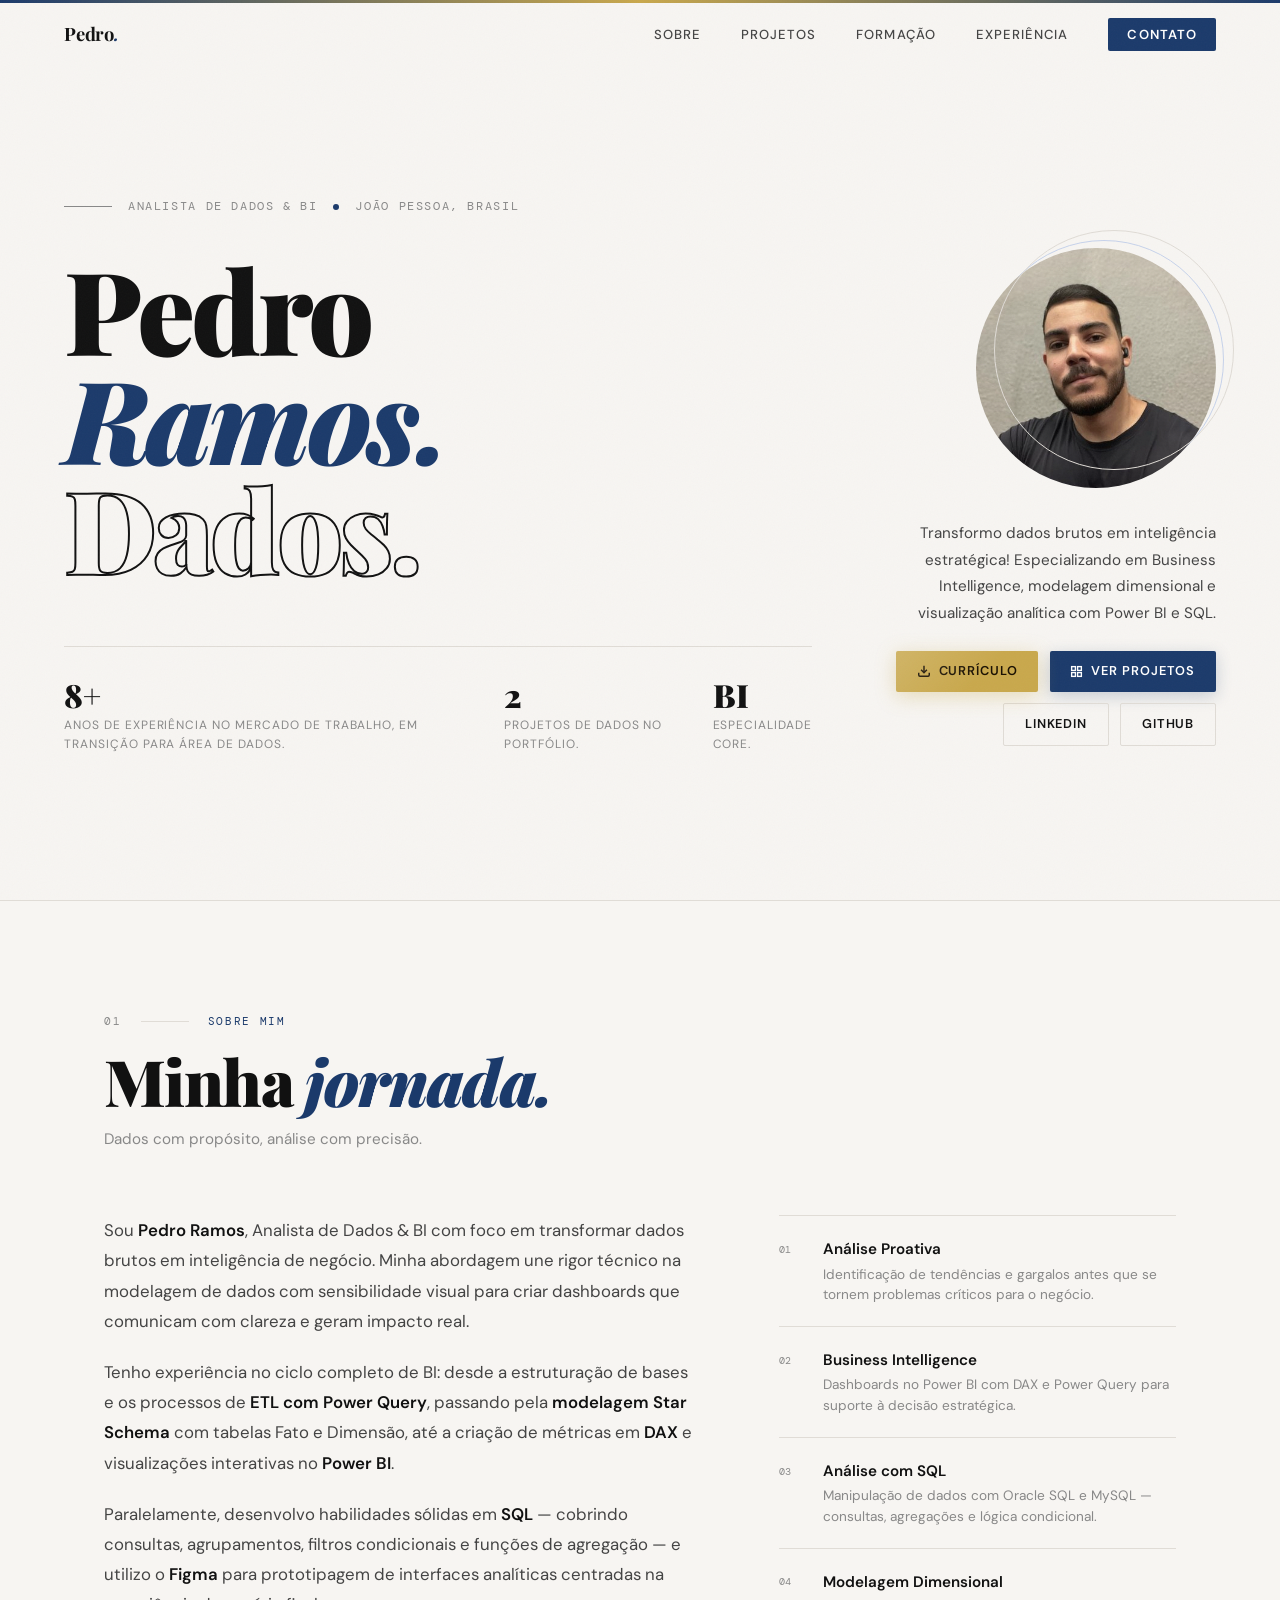
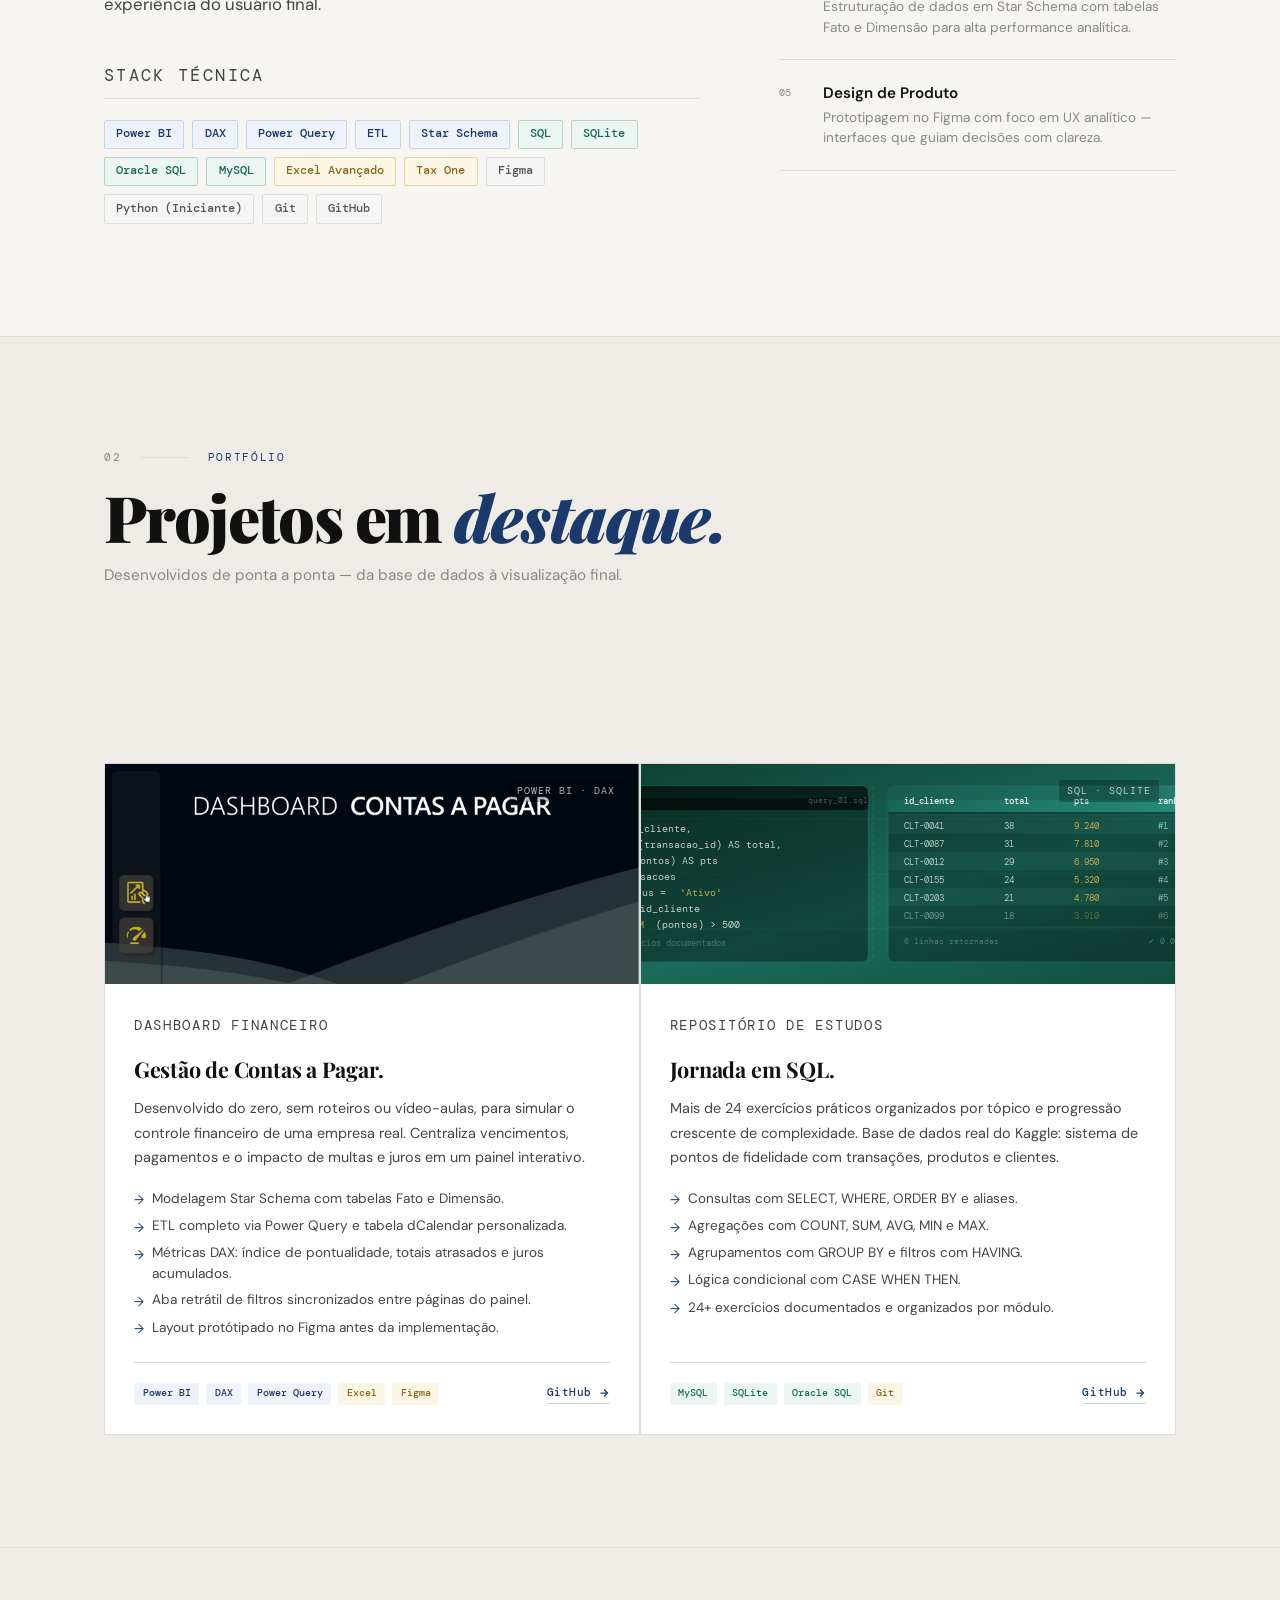
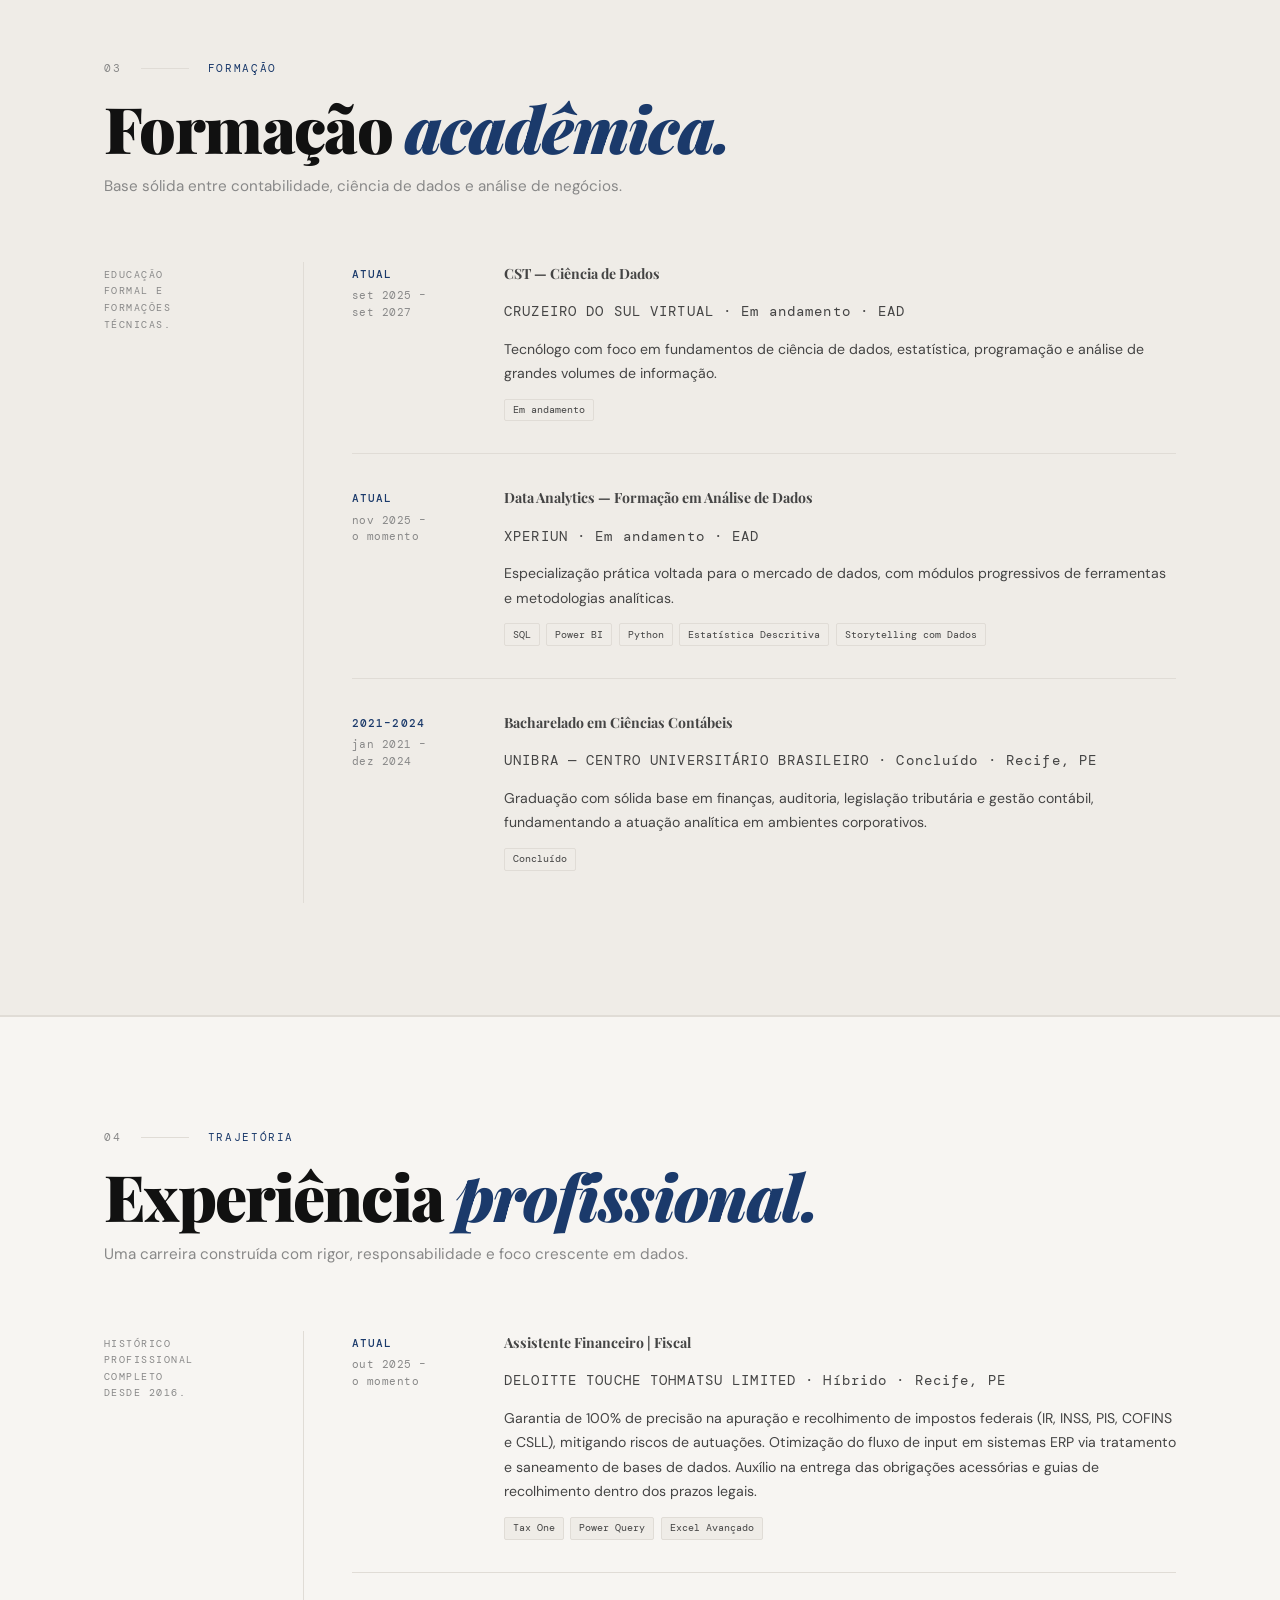
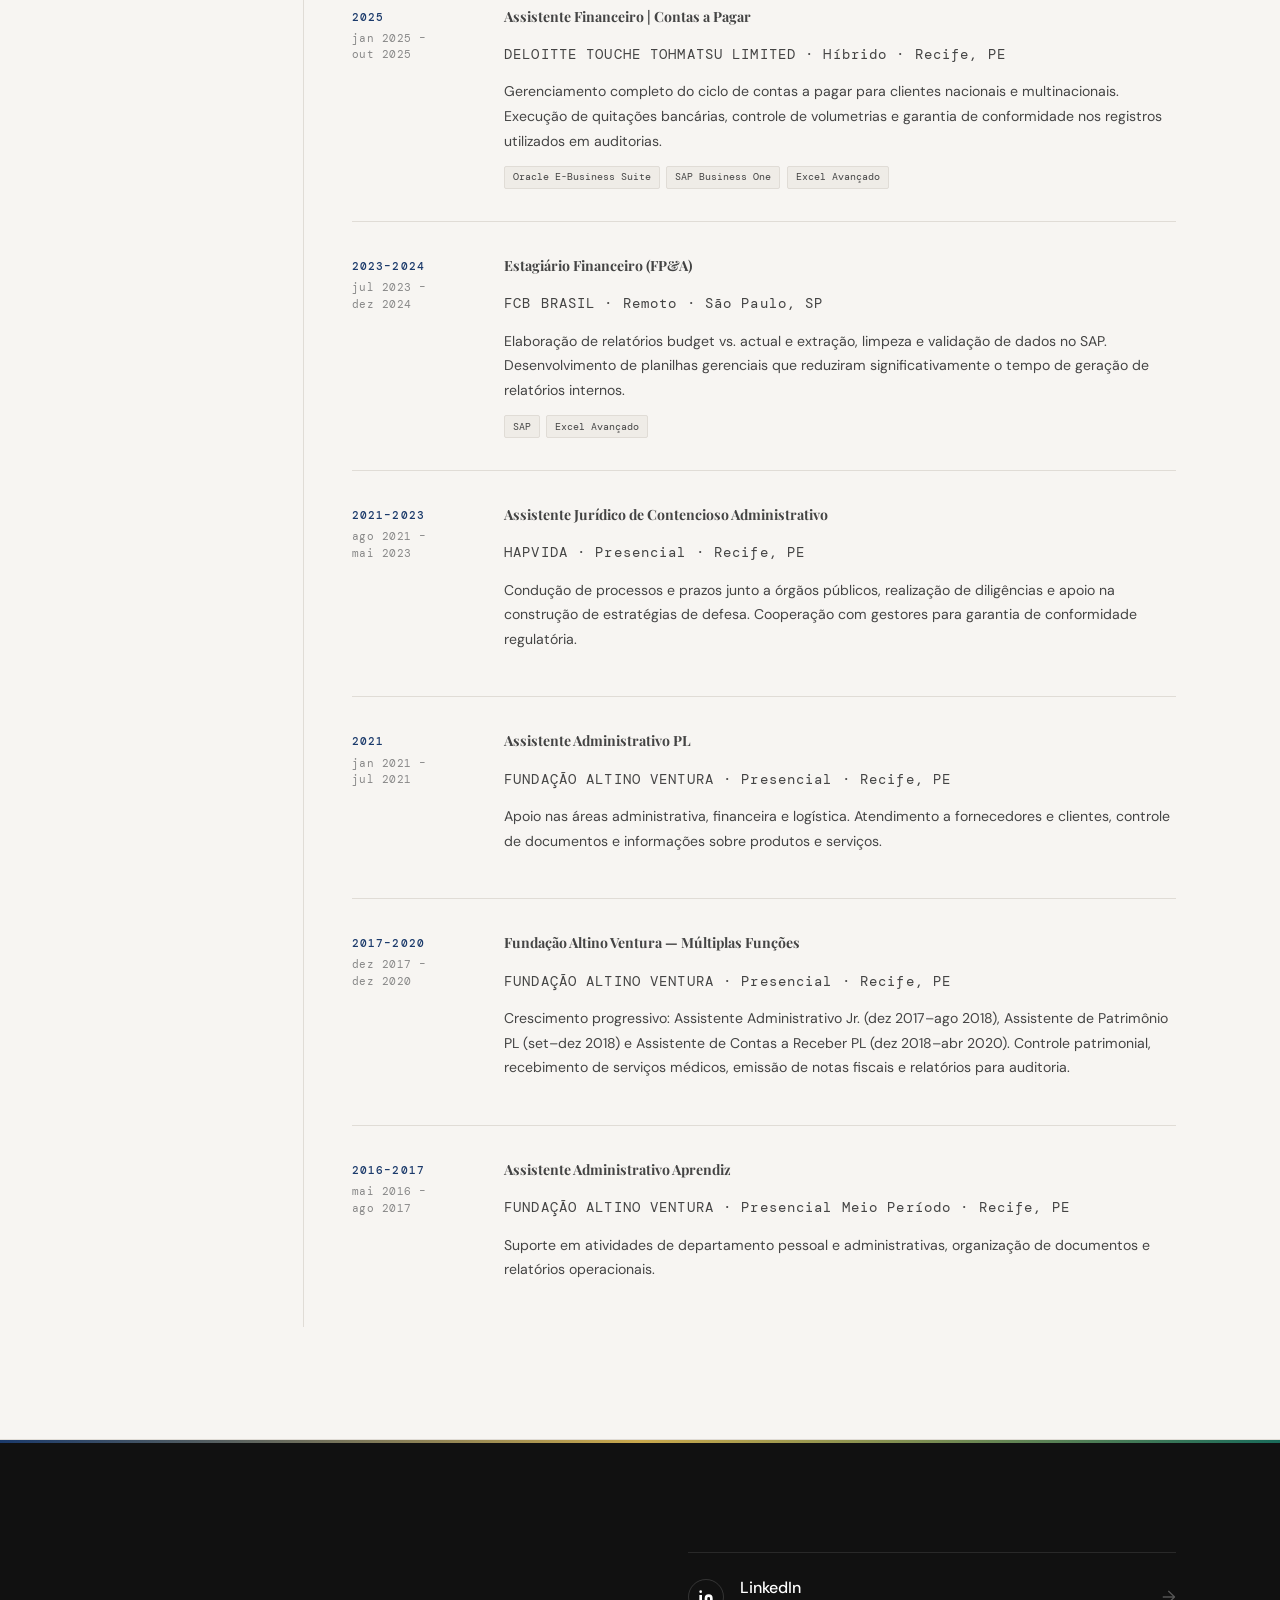
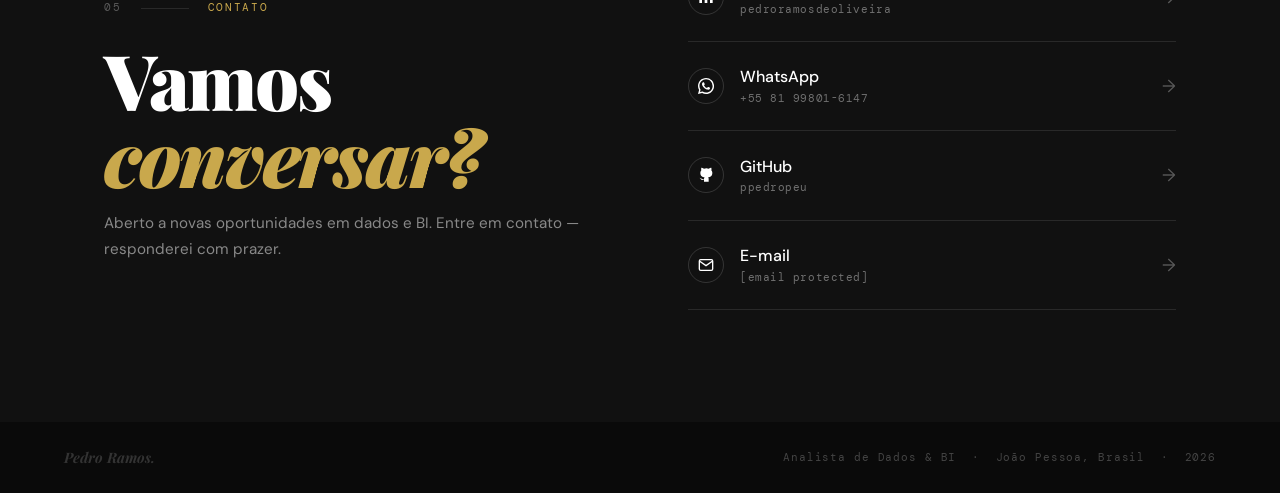
==== index.html @ 1f65c263 "Rename index.html.html to index.html" ====
<!DOCTYPE html>
<html lang="pt-BR">
<head>
  <meta charset="UTF-8" />
  <meta name="viewport" content="width=device-width, initial-scale=1.0" />
  <title>Pedro Ramos · Analista de Dados & BI</title>
  <link rel="preconnect" href="https://fonts.googleapis.com" />
  <link rel="preconnect" href="https://fonts.gstatic.com" crossorigin />
  <link href="https://fonts.googleapis.com/css2?family=Playfair+Display:ital,wght@0,700;0,900;1,700&family=DM+Sans:wght@300;400;500;600&family=DM+Mono:wght@400;500&display=swap" rel="stylesheet" />
  <style>
    /* ── RESET ─────────────────────────────────── */
    *, *::before, *::after { box-sizing: border-box; margin: 0; padding: 0; }
    html { scroll-behavior: smooth; font-size: 16px; }

    /* ── TOKENS ─────────────────────────────────── */
    :root {
      --bg:          #F7F5F2;
      --bg-warm:     #EFECE7;
      --bg-card:     #FFFFFF;
      --ink:         #111111;
      --ink-2:       #444444;
      --ink-3:       #888888;
      --border:      #E0DCD6;
      --accent:      #1B3A6B;
      --accent-lt:   #EEF2FA;
      --accent-mid:  #C7D3EB;
      --gold:        #C9A84C;
      --gold-lt:     #FBF5E6;
      --rust:        #B84C2A;
      --rust-lt:     #FBF0EC;
      --teal:        #1A6B5A;
      --teal-lt:     #EBF5F2;

      --f-display: 'Playfair Display', Georgia, serif;
      --f-body:    'DM Sans', system-ui, sans-serif;
      --f-mono:    'DM Mono', 'Courier New', monospace;

      --nav-h: 68px;
      --max-w: 1200px;
      --pad-x: clamp(1.5rem, 5vw, 5rem);
    }

    /* ── BASE ─────────────────────────────────── */
    body {
      font-family: var(--f-body);
      background: var(--bg);
      color: var(--ink);
      line-height: 1.6;
      overflow-x: hidden;
    }

    /* grain overlay */
    body::after {
      content: '';
      position: fixed;
      inset: 0;
      pointer-events: none;
      z-index: 9999;
      background-image: url("data:image/svg+xml,%3Csvg xmlns='http://www.w3.org/2000/svg' width='300' height='300'%3E%3Cfilter id='n'%3E%3CfeTurbulence type='fractalNoise' baseFrequency='0.75' numOctaves='4' stitchTiles='stitch'/%3E%3C/filter%3E%3Crect width='300' height='300' filter='url(%23n)' opacity='0.03'/%3E%3C/svg%3E");
      opacity: 1;
    }

    /* ── NAV ─────────────────────────────────── */
    nav {
      position: fixed; top: 0; left: 0; right: 0;
      height: var(--nav-h);
      z-index: 100;
      display: flex; align-items: center; justify-content: space-between;
      padding: 0 var(--pad-x);
      transition: background 0.4s, border-bottom 0.4s;
    }
    nav.scrolled {
      background: rgba(247,245,242,0.92);
      backdrop-filter: blur(12px);
      border-bottom: 1px solid var(--border);
    }
    .nav-logo {
      font-family: var(--f-display);
      font-size: 1.15rem;
      font-weight: 700;
      color: var(--ink);
      text-decoration: none;
      letter-spacing: -0.01em;
    }
    .nav-logo em { color: var(--accent); font-style: italic; }
    .nav-links { display: flex; gap: 2.5rem; list-style: none; }
    .nav-links a {
      font-size: 0.82rem;
      font-weight: 500;
      letter-spacing: 0.08em;
      text-transform: uppercase;
      color: var(--ink-2);
      text-decoration: none;
      transition: color 0.2s;
    }
    .nav-links a:hover { color: var(--accent); }
    .nav-cta {
      font-size: 0.82rem !important;
      font-weight: 600 !important;
      letter-spacing: 0.08em !important;
      text-transform: uppercase !important;
      color: #fff !important;
      background: var(--accent);
      padding: 0.5rem 1.2rem;
      border-radius: 2px;
      transition: background 0.2s, transform 0.2s !important;
    }
    .nav-cta:hover { background: #142d55 !important; transform: translateY(-1px); }

    .nav-burger { display: none; flex-direction: column; gap: 5px; cursor: pointer; background: none; border: none; padding: 4px; }
    .nav-burger span { display: block; width: 24px; height: 2px; background: var(--ink); border-radius: 1px; }

    /* ── HERO ─────────────────────────────────── */
    #hero {
      min-height: 100vh;
      padding: calc(var(--nav-h) + 4rem) var(--pad-x) 5rem;
      display: flex;
      align-items: center;
      position: relative;
      overflow: hidden;
      background: var(--bg);
    }

    /* decorative rule lines */
    #hero::before {
      content: '';
      position: absolute;
      top: 0; left: 0; right: 0;
      height: 3px;
      background: linear-gradient(90deg, var(--accent) 0%, var(--gold) 50%, var(--accent) 100%);
    }

    .hero-container {
      position: relative;
      z-index: 1;
      width: 100%;
      max-width: var(--max-w);
      margin: 0 auto;
    }

    /* big decorative number */
    .hero-eyebrow {
      display: flex;
      align-items: center;
      gap: 1rem;
      margin-bottom: 2rem;
    }
    .hero-eyebrow-line {
      flex: none;
      width: 48px; height: 1px;
      background: var(--ink-3);
    }
    .hero-eyebrow-tag {
      font-family: var(--f-mono);
      font-size: 0.72rem;
      letter-spacing: 0.14em;
      text-transform: uppercase;
      color: var(--ink-3);
    }
    .hero-eyebrow-dot {
      width: 6px; height: 6px;
      border-radius: 50%;
      background: var(--accent);
      animation: blink 2s infinite;
    }
    @keyframes blink {
      0%,100% { opacity: 1; }
      50% { opacity: 0.3; }
    }

    .hero-split {
      display: grid;
      grid-template-columns: 1fr auto;
      gap: 4rem;
      align-items: end;
    }

    .hero-heading {
      font-family: var(--f-display);
      font-size: clamp(3.8rem, 9vw, 8.5rem);
      font-weight: 900;
      line-height: 0.95;
      letter-spacing: -0.03em;
      color: var(--ink);
    }
    .hero-heading .line-italic {
      font-style: italic;
      color: var(--accent);
      display: block;
    }
    .hero-heading .line-outline {
      display: block;
      -webkit-text-stroke: 2px var(--ink);
      color: transparent;
    }

    .hero-right {
      display: flex;
      flex-direction: column;
      align-items: flex-end;
      gap: 2rem;
      padding-bottom: 0.5rem;
      max-width: 340px;
    }

    /* photo */
    .hero-photo-frame {
      position: relative;
      width: 240px; height: 240px;
    }
    .hero-photo-frame::before {
      content: '';
      position: absolute;
      inset: -8px -8px 8px 8px;
      border: 1.5px solid var(--accent-mid);
      border-radius: 50%;
      pointer-events: none;
    }
    .hero-photo-frame::after {
      content: '';
      position: absolute;
      inset: -18px -18px 18px 18px;
      border: 1px solid var(--border);
      border-radius: 50%;
      pointer-events: none;
    }
    .hero-photo-frame img {
      width: 240px; height: 240px;
      border-radius: 50%;
      object-fit: cover;
      object-position: center top;
      display: block;
      filter: grayscale(15%);
      transition: filter 0.4s, transform 0.4s;
    }
    .hero-photo-frame:hover img {
      filter: grayscale(0%);
      transform: scale(1.03);
    }

    .hero-desc-block {
      text-align: right;
    }
    .hero-desc {
      font-size: 0.95rem;
      color: var(--ink-2);
      line-height: 1.75;
      margin-bottom: 1.5rem;
    }

    /* CTA row */
    .hero-btns {
      display: flex;
      flex-wrap: wrap;
      gap: 0.7rem;
      justify-content: flex-end;
    }
    .btn {
      display: inline-flex;
      align-items: center;
      gap: 0.5rem;
      font-family: var(--f-body);
      font-size: 0.8rem;
      font-weight: 600;
      letter-spacing: 0.07em;
      text-transform: uppercase;
      padding: 0.65rem 1.3rem;
      text-decoration: none;
      border: none;
      cursor: pointer;
      border-radius: 2px;
      transition: transform 0.2s, box-shadow 0.2s, background 0.2s, color 0.2s;
    }
    .btn-primary {
      background: var(--accent);
      color: #fff;
      box-shadow: 0 4px 16px rgba(27,58,107,0.22);
    }
    .btn-primary:hover { background: #142d55; transform: translateY(-2px); box-shadow: 0 8px 24px rgba(27,58,107,0.3); }
    .btn-ghost {
      background: transparent;
      color: var(--ink);
      border: 1.5px solid var(--border);
    }
    .btn-ghost:hover { border-color: var(--accent); color: var(--accent); transform: translateY(-1px); }
    .btn-download {
      background: var(--gold);
      color: #1a1000;
      box-shadow: 0 4px 20px rgba(201,168,76,0.35);
      position: relative;
      overflow: hidden;
    }
    .btn-download::before {
      content: '';
      position: absolute;
      inset: 0;
      background: linear-gradient(135deg, rgba(255,255,255,0.15) 0%, transparent 60%);
      pointer-events: none;
    }
    .btn-download:hover {
      background: #b8952e;
      transform: translateY(-2px);
      box-shadow: 0 8px 28px rgba(201,168,76,0.5);
    }

    /* hero bottom bar */
    .hero-stats {
      display: flex;
      gap: 3rem;
      margin-top: 4rem;
      padding-top: 2rem;
      border-top: 1px solid var(--border);
    }
    .hero-stat {}
    .hero-stat-num {
      font-family: var(--f-display);
      font-size: 2rem;
      font-weight: 900;
      color: var(--ink);
      line-height: 1;
    }
    .hero-stat-label {
      font-size: 0.75rem;
      letter-spacing: 0.08em;
      text-transform: uppercase;
      color: var(--ink-3);
      margin-top: 0.3rem;
    }

    /* ── SECTION WRAPPER ─────────────────────────────────── */
    .section-wrap {
      padding: 7rem var(--pad-x);
      max-width: var(--max-w);
      margin: 0 auto;
    }

    /* big section number — editorial marker */
    .section-marker {
      display: flex;
      align-items: center;
      gap: 1.2rem;
      margin-bottom: 1rem;
    }
    .section-num {
      font-family: var(--f-mono);
      font-size: 0.7rem;
      letter-spacing: 0.15em;
      color: var(--ink-3);
    }
    .section-rule {
      flex: 1;
      height: 1px;
      background: var(--border);
      max-width: 48px;
    }
    .section-tag {
      font-family: var(--f-mono);
      font-size: 0.68rem;
      letter-spacing: 0.15em;
      text-transform: uppercase;
      color: var(--accent);
    }

    h2.editorial {
      font-family: var(--f-display);
      font-size: clamp(2.4rem, 5vw, 4.2rem);
      font-weight: 900;
      line-height: 1.05;
      letter-spacing: -0.025em;
      color: var(--ink);
      margin-bottom: 0.3rem;
    }
    h2.editorial em {
      font-style: italic;
      color: var(--accent);
    }
    .section-sub {
      font-size: 0.95rem;
      color: var(--ink-3);
      margin-bottom: 4rem;
      margin-top: 0.8rem;
    }

    /* full-width divider sections */
    .section-full {
      background: var(--bg-warm);
      border-top: 1px solid var(--border);
      border-bottom: 1px solid var(--border);
    }

    /* ── SOBRE ─────────────────────────────────── */
    #sobre { background: var(--bg); }

    .sobre-layout {
      display: grid;
      grid-template-columns: 1.2fr 0.8fr;
      gap: 5rem;
      align-items: start;
    }

    .sobre-text p {
      font-size: 1.05rem;
      color: var(--ink-2);
      line-height: 1.8;
      margin-bottom: 1.3rem;
    }
    .sobre-text p strong { color: var(--ink); font-weight: 600; }

    /* stack grid */
    .stack-heading {
      font-family: var(--f-mono);
      font-size: 0.68rem;
      letter-spacing: 0.14em;
      text-transform: uppercase;
      color: var(--ink-3);
      margin-top: 2.5rem;
      margin-bottom: 1rem;
      padding-bottom: 0.5rem;
      border-bottom: 1px solid var(--border);
    }
    .stack-grid {
      display: flex;
      flex-wrap: wrap;
      gap: 0.5rem;
    }
    .stag {
      font-family: var(--f-mono);
      font-size: 0.72rem;
      font-weight: 500;
      padding: 0.28rem 0.7rem;
      border-radius: 2px;
      border: 1px solid transparent;
      transition: transform 0.15s;
      cursor: default;
    }
    .stag:hover { transform: translateY(-2px); }
    .stag-bi    { background: var(--accent-lt); color: var(--accent); border-color: var(--accent-mid); }
    .stag-sql   { background: var(--teal-lt); color: var(--teal); border-color: #b0d5cc; }
    .stag-tool  { background: var(--gold-lt); color: #8a6a1a; border-color: #e8d49a; }
    .stag-other { background: #F5F5F5; color: #555; border-color: #DDD; }

    /* competency cards */
    .comp-list {
      display: flex;
      flex-direction: column;
      gap: 0;
    }
    .comp-item {
      display: flex;
      align-items: flex-start;
      gap: 1rem;
      padding: 1.3rem 0;
      border-bottom: 1px solid var(--border);
      transition: padding-left 0.2s;
    }
    .comp-item:first-child { border-top: 1px solid var(--border); }
    .comp-item:hover { padding-left: 0.5rem; }
    .comp-num {
      font-family: var(--f-mono);
      font-size: 0.65rem;
      color: var(--ink-3);
      margin-top: 0.3rem;
      flex-shrink: 0;
      width: 28px;
    }
    .comp-body h4 {
      font-family: var(--f-body);
      font-size: 0.95rem;
      font-weight: 600;
      color: var(--ink);
      margin-bottom: 0.2rem;
    }
    .comp-body p {
      font-size: 0.85rem;
      color: var(--ink-3);
      line-height: 1.5;
    }

    /* ── PROJETOS ─────────────────────────────────── */
    #projetos { background: var(--bg-warm); }

    .proj-grid {
      display: grid;
      grid-template-columns: 1fr 1fr;
      gap: 1.5px;
      background: var(--border);
      border: 1.5px solid var(--border);
    }

    .proj-card {
      background: var(--bg-card);
      display: flex;
      flex-direction: column;
      overflow: hidden;
      transition: background 0.2s;
    }
    .proj-card:hover { background: #FDFCFA; }

    /* image / mockup area */
    .proj-visual {
      height: 220px;
      position: relative;
      overflow: hidden;
      display: flex;
      align-items: center;
      justify-content: center;
    }
    .proj-visual-pbi {
      background: linear-gradient(135deg, #1B2F5E 0%, #1B3A6B 40%, #2E5299 70%, #C9A84C 100%);
    }
    .proj-visual-sql {
      background: linear-gradient(135deg, #0D3B2E 0%, #1A6B5A 40%, #2D9B84 70%, #6BCEBD 100%);
    }
    .proj-visual-gif {
      background: #0A0E1A;
      padding: 0;
    }
    .proj-gif {
      width: 100%;
      height: 100%;
      object-fit: cover;
      object-position: center top;
      display: block;
      border-radius: 0;
      transition: transform 0.4s ease;
    }
    .proj-card:hover .proj-gif {
      transform: scale(1.03);
    }

    /* mock UI elements inside visual */
    .mock-ui {
      position: absolute; inset: 0;
      padding: 1.2rem;
      display: flex;
      flex-direction: column;
      gap: 0.6rem;
    }
    .mock-topbar {
      display: flex; gap: 0.4rem;
    }
    .mock-dot {
      width: 8px; height: 8px; border-radius: 50%;
      background: rgba(255,255,255,0.25);
    }
    .mock-bars {
      display: flex;
      align-items: flex-end;
      gap: 0.35rem;
      margin-top: auto;
      padding-bottom: 0.5rem;
    }
    .mock-bar {
      border-radius: 2px 2px 0 0;
      background: rgba(255,255,255,0.18);
      flex: 1;
    }
    .mock-bar.hi { background: rgba(255,255,255,0.5); }
    .mock-line {
      height: 1px;
      background: rgba(255,255,255,0.15);
      border-radius: 1px;
    }
    .mock-line.w60 { width: 60%; }
    .mock-line.w80 { width: 80%; }
    .mock-line.w40 { width: 40%; }

    /* sql mock */
    .mock-code {
      display: flex;
      flex-direction: column;
      gap: 0.5rem;
      padding: 1rem;
      font-family: var(--f-mono);
      font-size: 0.7rem;
      margin-top: auto;
    }
    .mock-code-line {
      display: flex; gap: 0.6rem; align-items: center;
    }
    .kw { color: #6BCEBD; }
    .fn { color: #C9A84C; }
    .cm { color: rgba(255,255,255,0.35); }
    .tx { color: rgba(255,255,255,0.7); }

    .proj-label {
      position: absolute;
      top: 1rem; right: 1rem;
      font-family: var(--f-mono);
      font-size: 0.62rem;
      letter-spacing: 0.1em;
      text-transform: uppercase;
      color: rgba(255,255,255,0.7);
      background: rgba(0,0,0,0.25);
      padding: 0.2rem 0.5rem;
      border-radius: 2px;
    }

    .proj-content { padding: 1.8rem; flex: 1; display: flex; flex-direction: column; }
    .proj-eyebrow {
      font-family: var(--f-mono);
      font-size: 0.65rem;
      letter-spacing: 0.12em;
      text-transform: uppercase;
      color: var(--ink-3);
      margin-bottom: 0.6rem;
    }
    .proj-content h3 {
      font-family: var(--f-display);
      font-size: 1.35rem;
      font-weight: 700;
      line-height: 1.25;
      letter-spacing: -0.01em;
      color: var(--ink);
      margin-bottom: 0.8rem;
    }
    .proj-content p {
      font-size: 0.9rem;
      color: var(--ink-2);
      line-height: 1.7;
      margin-bottom: 1.2rem;
    }
    .proj-bullets {
      list-style: none;
      margin-bottom: 1.5rem;
      display: flex;
      flex-direction: column;
      gap: 0.4rem;
    }
    .proj-bullets li {
      display: flex;
      align-items: flex-start;
      gap: 0.5rem;
      font-size: 0.85rem;
      color: var(--ink-2);
      line-height: 1.5;
    }
    .proj-bullets li::before {
      content: '→';
      color: var(--accent);
      flex-shrink: 0;
      font-size: 0.8rem;
      margin-top: 0.1rem;
    }
    .proj-footer {
      margin-top: auto;
      padding-top: 1.2rem;
      border-top: 1px solid var(--border);
      display: flex;
      align-items: center;
      justify-content: space-between;
      flex-wrap: wrap;
      gap: 0.8rem;
    }
    .proj-tags { display: flex; flex-wrap: wrap; gap: 0.4rem; }
    .ptag {
      font-family: var(--f-mono);
      font-size: 0.65rem;
      font-weight: 500;
      padding: 0.18rem 0.55rem;
      border-radius: 2px;
    }
    .ptag-bi   { background: var(--accent-lt); color: var(--accent); }
    .ptag-sql  { background: var(--teal-lt); color: var(--teal); }
    .ptag-tool { background: var(--gold-lt); color: #8a6a1a; }
    .proj-link {
      display: inline-flex;
      align-items: center;
      gap: 0.4rem;
      font-family: var(--f-mono);
      font-size: 0.7rem;
      font-weight: 500;
      letter-spacing: 0.05em;
      color: var(--accent);
      text-decoration: none;
      border-bottom: 1px solid var(--accent-mid);
      padding-bottom: 1px;
      transition: border-color 0.2s, gap 0.2s;
    }
    .proj-link:hover { border-color: var(--accent); gap: 0.7rem; }

    /* ── EXPERIÊNCIA ─────────────────────────────────── */
    #experiencia { background: var(--bg); }

    .exp-layout {
      display: grid;
      grid-template-columns: 200px 1fr;
      gap: 0;
    }

    .exp-sidebar {
      padding-right: 2rem;
      padding-top: 0.3rem;
      border-right: 1px solid var(--border);
    }
    .exp-sidebar-label {
      font-family: var(--f-mono);
      font-size: 0.65rem;
      letter-spacing: 0.14em;
      text-transform: uppercase;
      color: var(--ink-3);
      line-height: 1.6;
    }

    .exp-list { padding-left: 3rem; }

    .exp-item {
      display: grid;
      grid-template-columns: 120px 1fr;
      gap: 2rem;
      padding: 2rem 0;
      border-bottom: 1px solid var(--border);
      transition: background 0.2s;
    }
    .exp-item:first-child { padding-top: 0; }
    .exp-item:last-child { border-bottom: none; }

    .exp-period {
      font-family: var(--f-mono);
      font-size: 0.7rem;
      color: var(--ink-3);
      letter-spacing: 0.04em;
      line-height: 1.5;
      padding-top: 0.25rem;
    }
    .exp-period strong {
      display: block;
      font-family: var(--f-mono);
      font-size: 0.68rem;
      letter-spacing: 0.1em;
      text-transform: uppercase;
      color: var(--accent);
      margin-bottom: 0.3rem;
      font-weight: 500;
    }

    .exp-body {}
    .exp-role {
      font-family: var(--f-display);
      font-size: 1.15rem;
      font-weight: 700;
      color: var(--ink);
      line-height: 1.2;
      margin-bottom: 0.25rem;
    }
    .exp-company {
      font-family: var(--f-mono);
      font-size: 0.72rem;
      letter-spacing: 0.08em;
      color: var(--ink-3);
      margin-bottom: 0.8rem;
    }
    .exp-body p {
      font-size: 0.88rem;
      color: var(--ink-2);
      line-height: 1.75;
      margin-bottom: 0.8rem;
    }
    .exp-stack { display: flex; flex-wrap: wrap; gap: 0.4rem; }
    .etag {
      font-family: var(--f-mono);
      font-size: 0.62rem;
      padding: 0.15rem 0.5rem;
      border-radius: 2px;
      background: var(--bg-warm);
      color: var(--ink-2);
      border: 1px solid var(--border);
    }

    /* ── CONTATO ─────────────────────────────────── */
    #contato {
      background: var(--ink);
      color: #fff;
      position: relative;
      overflow: hidden;
    }
    #contato::before {
      content: '';
      position: absolute;
      top: 0; left: 0; right: 0;
      height: 3px;
      background: linear-gradient(90deg, var(--accent) 0%, var(--gold) 50%, var(--teal) 100%);
    }

    .contact-wrap {
      padding: 7rem var(--pad-x);
      max-width: var(--max-w);
      margin: 0 auto;
      display: grid;
      grid-template-columns: 1fr 1fr;
      gap: 6rem;
      align-items: center;
    }

    .contact-left h2 {
      font-family: var(--f-display);
      font-size: clamp(2.8rem, 6vw, 5rem);
      font-weight: 900;
      line-height: 1;
      letter-spacing: -0.03em;
      color: #fff;
      margin-bottom: 1rem;
    }
    .contact-left h2 em {
      font-style: italic;
      color: var(--gold);
    }
    .contact-sub {
      font-size: 0.95rem;
      color: rgba(255,255,255,0.5);
      line-height: 1.7;
    }

    .contact-links {
      display: flex;
      flex-direction: column;
      gap: 0;
    }
    .clink {
      display: flex;
      align-items: center;
      justify-content: space-between;
      gap: 1rem;
      padding: 1.4rem 0;
      border-bottom: 1px solid rgba(255,255,255,0.1);
      text-decoration: none;
      transition: padding-left 0.2s;
    }
    .clink:first-child { border-top: 1px solid rgba(255,255,255,0.1); }
    .clink:hover { padding-left: 0.5rem; }
    .clink-left {
      display: flex; align-items: center; gap: 1rem;
    }
    .clink-icon {
      width: 36px; height: 36px;
      border-radius: 50%;
      border: 1px solid rgba(255,255,255,0.15);
      display: flex; align-items: center; justify-content: center;
      flex-shrink: 0;
    }
    .clink-label {
      font-family: var(--f-body);
      font-size: 1rem;
      font-weight: 500;
      color: #fff;
    }
    .clink-detail {
      font-family: var(--f-mono);
      font-size: 0.7rem;
      color: rgba(255,255,255,0.4);
      letter-spacing: 0.05em;
    }
    .clink-arrow {
      color: rgba(255,255,255,0.3);
      font-size: 1.1rem;
      transition: color 0.2s, transform 0.2s;
    }
    .clink:hover .clink-arrow { color: var(--gold); transform: translateX(4px); }

    /* ── FOOTER ─────────────────────────────────── */
    footer {
      background: #0A0A0A;
      padding: 1.5rem var(--pad-x);
      display: flex;
      align-items: center;
      justify-content: space-between;
      flex-wrap: wrap;
      gap: 0.5rem;
    }
    footer p {
      font-family: var(--f-mono);
      font-size: 0.68rem;
      letter-spacing: 0.08em;
      color: #444;
    }
    footer .f-logo {
      font-family: var(--f-display);
      font-size: 0.9rem;
      font-weight: 700;
      color: #333;
      font-style: italic;
    }

    /* ── ANIMATIONS ─────────────────────────────────── */
    .js-ready .reveal {
      opacity: 0;
      transform: translateY(32px);
      transition: opacity 0.7s ease, transform 0.7s ease;
    }
    .js-ready .reveal.in { opacity: 1; transform: translateY(0); }
    .js-ready .reveal-l {
      opacity: 0;
      transform: translateX(-24px);
      transition: opacity 0.6s ease, transform 0.6s ease;
    }
    .js-ready .reveal-l.in { opacity: 1; transform: translateX(0); }

    /* stagger delays */
    .d1 { transition-delay: 0.05s !important; }
    .d2 { transition-delay: 0.12s !important; }
    .d3 { transition-delay: 0.19s !important; }
    .d4 { transition-delay: 0.26s !important; }
    .d5 { transition-delay: 0.33s !important; }
    .d6 { transition-delay: 0.40s !important; }
    .d7 { transition-delay: 0.47s !important; }

    /* ── RESPONSIVE ─────────────────────────────────── */
    @media (max-width: 900px) {
      .hero-split { grid-template-columns: 1fr; }
      .hero-right { align-items: flex-start; max-width: 100%; }
      .hero-desc-block { text-align: left; }
      .hero-btns { justify-content: flex-start; }
      .hero-photo-frame { display: none; }
      .sobre-layout { grid-template-columns: 1fr; gap: 3rem; }
      .proj-grid { grid-template-columns: 1fr; }
      .exp-layout { grid-template-columns: 1fr; }
      .exp-sidebar { border-right: none; border-bottom: 1px solid var(--border); padding-right: 0; padding-bottom: 1.5rem; margin-bottom: 2rem; }
      .exp-list { padding-left: 0; }
      .exp-item { grid-template-columns: 1fr; gap: 0.5rem; }
      .contact-wrap { grid-template-columns: 1fr; gap: 3rem; }
      .hero-stats { flex-wrap: wrap; gap: 1.5rem; }
    }
    @media (max-width: 600px) {
      .nav-links { display: none; }
      .nav-burger { display: flex; }
      .nav-links.open {
        display: flex; flex-direction: column;
        position: fixed; top: var(--nav-h); left: 0; right: 0;
        background: rgba(247,245,242,0.98); backdrop-filter: blur(12px);
        padding: 1.5rem var(--pad-x); gap: 1.2rem;
        border-bottom: 1px solid var(--border); z-index: 99;
      }
    }
  </style>
</head>
<body>

<!-- ── NAV ───────────────────────────────── -->
<nav id="navbar">
  <a href="#hero" class="nav-logo">Pedro<em>.</em></a>
  <ul class="nav-links" id="navLinks">
    <li><a href="#sobre">Sobre</a></li>
    <li><a href="#projetos">Projetos</a></li>
    <li><a href="#formacao">Formação</a></li>
    <li><a href="#experiencia">Experiência</a></li>
    <li><a href="#contato" class="nav-cta">Contato</a></li>
  </ul>
  <button class="nav-burger" id="burger" aria-label="Menu">
    <span></span><span></span><span></span>
  </button>
</nav>

<!-- ── HERO ───────────────────────────────── -->
<section id="hero">
  <div class="hero-container">

    <div class="hero-eyebrow reveal">
      <span class="hero-eyebrow-line"></span>
      <span class="hero-eyebrow-tag">Analista de Dados &amp; BI</span>
      <span class="hero-eyebrow-dot"></span>
      <span class="hero-eyebrow-tag">João Pessoa, Brasil</span>
    </div>

    <div class="hero-split">
      <div>
        <h1 class="hero-heading reveal d1">
          <span>Pedro</span>
          <span class="line-italic">Ramos.</span>
          <span class="line-outline">Dados.</span>
        </h1>
        <div class="hero-stats reveal d2">
          <div class="hero-stat">
            <div class="hero-stat-num">8+</div>
            <div class="hero-stat-label">Anos de experiência no mercado de trabalho, em transição para área de dados.</div>
          </div>
          <div class="hero-stat">
            <div class="hero-stat-num">2</div>
            <div class="hero-stat-label">Projetos de dados no portfólio.</div>
          </div>
          <div class="hero-stat">
            <div class="hero-stat-num">BI</div>
            <div class="hero-stat-label">Especialidade core.</div>
          </div>
        </div>
      </div>

      <div class="hero-right reveal d2">
        <div class="hero-photo-frame">
          <img src="[data-uri]" alt="Pedro Ramos" />
        </div>
        <div class="hero-desc-block">
          <p class="hero-desc">
            Transformo dados brutos em inteligência estratégica! Especializando em Business Intelligence, modelagem dimensional e visualização analítica com Power BI e SQL.
          </p>
          <div class="hero-btns">
            <a href="curriculo_pedro_victor.pdf" download="Curriculo_Pedro_Ramos.pdf" class="btn btn-download">
              <svg width="14" height="14" viewBox="0 0 24 24" fill="none" stroke="currentColor" stroke-width="2.5"><path d="M21 15v4a2 2 0 0 1-2 2H5a2 2 0 0 1-2-2v-4"/><polyline points="7 10 12 15 17 10"/><line x1="12" y1="15" x2="12" y2="3"/></svg>
              Currículo
            </a>
            <a href="#projetos" class="btn btn-primary">
              <svg width="13" height="13" viewBox="0 0 24 24" fill="none" stroke="currentColor" stroke-width="2.5"><rect x="3" y="3" width="7" height="7"/><rect x="14" y="3" width="7" height="7"/><rect x="3" y="14" width="7" height="7"/><rect x="14" y="14" width="7" height="7"/></svg>
              Ver Projetos
            </a>
            <a href="https://www.linkedin.com/in/pedroramosdeoliveira" target="_blank" rel="noopener" class="btn btn-ghost">LinkedIn</a>
            <a href="https://github.com/ppedropeu" target="_blank" rel="noopener" class="btn btn-ghost">GitHub</a>
          </div>
        </div>
      </div>
    </div>

  </div>
</section>

<!-- ── SOBRE ───────────────────────────────── -->
<section id="sobre" class="section-full">
  <div class="section-wrap">

    <div class="section-marker reveal">
      <span class="section-num">01</span>
      <span class="section-rule"></span>
      <span class="section-tag">Sobre Mim</span>
    </div>
    <h2 class="editorial reveal d1">Minha <em>jornada.</em></h2>
    <p class="section-sub reveal d2">Dados com propósito, análise com precisão.</p>

    <div class="sobre-layout">
      <div class="sobre-text">
        <p class="reveal d1">
          Sou <strong>Pedro Ramos</strong>, Analista de Dados &amp; BI com foco em transformar dados brutos em inteligência de negócio. Minha abordagem une rigor técnico na modelagem de dados com sensibilidade visual para criar dashboards que comunicam com clareza e geram impacto real.
        </p>
        <p class="reveal d2">
          Tenho experiência no ciclo completo de BI: desde a estruturação de bases e os processos de <strong>ETL com Power Query</strong>, passando pela <strong>modelagem Star Schema</strong> com tabelas Fato e Dimensão, até a criação de métricas em <strong>DAX</strong> e visualizações interativas no <strong>Power BI</strong>.
        </p>
        <p class="reveal d3">
          Paralelamente, desenvolvo habilidades sólidas em <strong>SQL</strong> — cobrindo consultas, agrupamentos, filtros condicionais e funções de agregação — e utilizo o <strong>Figma</strong> para prototipagem de interfaces analíticas centradas na experiência do usuário final.
        </p>

        <p class="stack-heading reveal d4">Stack Técnica</p>
        <div class="stack-grid reveal d4">
          <span class="stag stag-bi">Power BI</span>
          <span class="stag stag-bi">DAX</span>
          <span class="stag stag-bi">Power Query</span>
          <span class="stag stag-bi">ETL</span>
          <span class="stag stag-bi">Star Schema</span>
          <span class="stag stag-sql">SQL</span>
          <span class="stag stag-sql">SQLite</span>
          <span class="stag stag-sql">Oracle SQL</span>
          <span class="stag stag-sql">MySQL</span>
          <span class="stag stag-tool">Excel Avançado</span>
          <span class="stag stag-tool">Tax One</span>
          <span class="stag stag-other">Figma</span>
          <span class="stag stag-other">Python (Iniciante)</span>
          <span class="stag stag-other">Git</span>
          <span class="stag stag-other">GitHub</span>
        </div>
      </div>

      <div class="comp-list">
        <div class="comp-item reveal d1">
          <span class="comp-num">01</span>
          <div class="comp-body">
            <h4>Análise Proativa</h4>
            <p>Identificação de tendências e gargalos antes que se tornem problemas críticos para o negócio.</p>
          </div>
        </div>
        <div class="comp-item reveal d2">
          <span class="comp-num">02</span>
          <div class="comp-body">
            <h4>Business Intelligence</h4>
            <p>Dashboards no Power BI com DAX e Power Query para suporte à decisão estratégica.</p>
          </div>
        </div>
        <div class="comp-item reveal d3">
          <span class="comp-num">03</span>
          <div class="comp-body">
            <h4>Análise com SQL</h4>
            <p>Manipulação de dados com Oracle SQL e MySQL — consultas, agregações e lógica condicional.</p>
          </div>
        </div>
        <div class="comp-item reveal d4">
          <span class="comp-num">04</span>
          <div class="comp-body">
            <h4>Modelagem Dimensional</h4>
            <p>Estruturação de dados em Star Schema com tabelas Fato e Dimensão para alta performance analítica.</p>
          </div>
        </div>
        <div class="comp-item reveal d5">
          <span class="comp-num">05</span>
          <div class="comp-body">
            <h4>Design de Produto</h4>
            <p>Prototipagem no Figma com foco em UX analítico — interfaces que guiam decisões com clareza.</p>
          </div>
        </div>
      </div>
    </div>
  </div>
</section>

<!-- ── PROJETOS ───────────────────────────────── -->
<section id="projetos">
  <div class="section-wrap">
    <div class="section-marker reveal">
      <span class="section-num">02</span>
      <span class="section-rule"></span>
      <span class="section-tag">Portfólio</span>
    </div>
    <h2 class="editorial reveal d1">Projetos em <em>destaque.</em></h2>
    <p class="section-sub reveal d2">Desenvolvidos de ponta a ponta — da base de dados à visualização final.</p>
  </div>

  <div style="padding: 0 var(--pad-x) 7rem; max-width: var(--max-w); margin: 0 auto;">
    <div class="proj-grid reveal">

      <!-- Card 1: Power BI -->
      <article class="proj-card">
        <div class="proj-visual proj-visual-gif">
          <img
            src="[data-uri]"
            alt="Dashboard Contas a Pagar — preview"
            class="proj-gif"
          />
          <span class="proj-label">Power BI · DAX</span>
        </div>
        <div class="proj-content">
          <p class="proj-eyebrow">Dashboard Financeiro</p>
          <h3>Gestão de Contas a Pagar.</h3>
          <p>Desenvolvido do zero, sem roteiros ou vídeo-aulas, para simular o controle financeiro de uma empresa real. Centraliza vencimentos, pagamentos e o impacto de multas e juros em um painel interativo.</p>
          <ul class="proj-bullets">
            <li>Modelagem Star Schema com tabelas Fato e Dimensão.</li>
            <li>ETL completo via Power Query e tabela dCalendar personalizada.</li>
            <li>Métricas DAX: índice de pontualidade, totais atrasados e juros acumulados.</li>
            <li>Aba retrátil de filtros sincronizados entre páginas do painel.</li>
            <li>Layout protótipado no Figma antes da implementação.</li>
          </ul>
          <div class="proj-footer">
            <div class="proj-tags">
              <span class="ptag ptag-bi">Power BI</span>
              <span class="ptag ptag-bi">DAX</span>
              <span class="ptag ptag-bi">Power Query</span>
              <span class="ptag ptag-tool">Excel</span>
              <span class="ptag ptag-tool">Figma</span>
            </div>
            <a href="https://github.com/ppedropeu/Projeto_Dashboard_Contas_a_Pagar" target="_blank" rel="noopener" class="proj-link">
              GitHub
              <svg width="12" height="12" viewBox="0 0 24 24" fill="none" stroke="currentColor" stroke-width="2.5"><path d="M5 12h14M12 5l7 7-7 7"/></svg>
            </a>
          </div>
        </div>
      </article>

      <!-- Card 2: SQL -->
      <article class="proj-card">
        <div class="proj-visual proj-visual-sql" style="padding:0; overflow:hidden; position:relative;">
          <svg width="100%" height="100%" viewBox="0 0 760 220" preserveAspectRatio="xMidYMid slice" xmlns="http://www.w3.org/2000/svg" style="position:absolute;inset:0;">
            <!-- background gradient -->
            <defs>
              <linearGradient id="sqlBg" x1="0%" y1="0%" x2="100%" y2="100%">
                <stop offset="0%" stop-color="#0D3B2E"/>
                <stop offset="55%" stop-color="#1A6B5A"/>
                <stop offset="100%" stop-color="#0f4a3c"/>
              </linearGradient>
              <linearGradient id="tableHead" x1="0%" y1="0%" x2="100%" y2="0%">
                <stop offset="0%" stop-color="#1A6B5A"/>
                <stop offset="100%" stop-color="#2D9B84"/>
              </linearGradient>
              <filter id="glow">
                <feGaussianBlur stdDeviation="2" result="blur"/>
                <feMerge><feMergeNode in="blur"/><feMergeNode in="SourceGraphic"/></feMerge>
              </filter>
            </defs>
            <rect width="760" height="220" fill="url(#sqlBg)"/>

            <!-- subtle grid lines -->
            <line x1="0" y1="55" x2="760" y2="55" stroke="rgba(255,255,255,0.05)" stroke-width="1"/>
            <line x1="0" y1="110" x2="760" y2="110" stroke="rgba(255,255,255,0.05)" stroke-width="1"/>
            <line x1="0" y1="165" x2="760" y2="165" stroke="rgba(255,255,255,0.05)" stroke-width="1"/>

            <!-- ── LEFT: code block ── -->
            <!-- window chrome -->
            <rect x="30" y="22" width="310" height="176" rx="6" fill="rgba(0,0,0,0.35)" stroke="rgba(255,255,255,0.08)" stroke-width="1"/>
            <!-- title bar -->
            <rect x="30" y="22" width="310" height="24" rx="6" fill="rgba(0,0,0,0.4)"/>
            <rect x="30" y="34" width="310" height="12" fill="rgba(0,0,0,0.4)"/>
            <circle cx="46" cy="34" r="4" fill="#FF5F57" opacity="0.7"/>
            <circle cx="60" cy="34" r="4" fill="#FEBC2E" opacity="0.7"/>
            <circle cx="74" cy="34" r="4" fill="#28C840" opacity="0.7"/>
            <!-- filename -->
            <text x="340" y="39" text-anchor="end" font-family="DM Mono, monospace" font-size="8" fill="rgba(255,255,255,0.3)">query_01.sql</text>

            <!-- code lines -->
            <!-- line 1 -->
            <text x="48" y="68" font-family="DM Mono, monospace" font-size="10" fill="#6BCEBD">SELECT</text>
            <text x="98" y="68" font-family="DM Mono, monospace" font-size="10" fill="rgba(255,255,255,0.75)">  id_cliente,</text>
            <!-- line 2 -->
            <text x="48" y="84" font-family="DM Mono, monospace" font-size="10" fill="#C9A84C">       COUNT</text>
            <text x="110" y="84" font-family="DM Mono, monospace" font-size="10" fill="rgba(255,255,255,0.75)">(transacao_id) AS total,</text>
            <!-- line 3 -->
            <text x="48" y="100" font-family="DM Mono, monospace" font-size="10" fill="#C9A84C">       SUM</text>
            <text x="100" y="100" font-family="DM Mono, monospace" font-size="10" fill="rgba(255,255,255,0.75)">(pontos) AS pts</text>
            <!-- line 4 -->
            <text x="48" y="116" font-family="DM Mono, monospace" font-size="10" fill="#6BCEBD">FROM</text>
            <text x="82" y="116" font-family="DM Mono, monospace" font-size="10" fill="rgba(255,255,255,0.75)">   fTransacoes</text>
            <!-- line 5 -->
            <text x="48" y="132" font-family="DM Mono, monospace" font-size="10" fill="#6BCEBD">WHERE</text>
            <text x="90" y="132" font-family="DM Mono, monospace" font-size="10" fill="rgba(255,255,255,0.75)">  status = </text>
            <text x="152" y="132" font-family="DM Mono, monospace" font-size="10" fill="#C9A84C">&#39;Ativo&#39;</text>
            <!-- line 6 -->
            <text x="48" y="148" font-family="DM Mono, monospace" font-size="10" fill="#6BCEBD">GROUP BY</text>
            <text x="112" y="148" font-family="DM Mono, monospace" font-size="10" fill="rgba(255,255,255,0.75)"> id_cliente</text>
            <!-- line 7 -->
            <text x="48" y="164" font-family="DM Mono, monospace" font-size="10" fill="#6BCEBD">HAVING</text>
            <text x="98" y="164" font-family="DM Mono, monospace" font-size="10" fill="#C9A84C">  SUM</text>
            <text x="128" y="164" font-family="DM Mono, monospace" font-size="10" fill="rgba(255,255,255,0.75)">(pontos) &gt; 500</text>
            <!-- line 8 comment -->
            <text x="48" y="182" font-family="DM Mono, monospace" font-size="9" fill="rgba(255,255,255,0.25)">-- 24+ exercícios documentados</text>

            <!-- cursor blink rect -->
            <rect x="48" y="189" width="7" height="10" fill="#6BCEBD" opacity="0.8">
              <animate attributeName="opacity" values="0.8;0;0.8" dur="1.2s" repeatCount="indefinite"/>
            </rect>

            <!-- ── RIGHT: results table ── -->
            <rect x="360" y="22" width="368" height="176" rx="6" fill="rgba(0,0,0,0.3)" stroke="rgba(255,255,255,0.08)" stroke-width="1"/>
            <!-- table header -->
            <rect x="360" y="22" width="368" height="26" rx="6" fill="url(#tableHead)" opacity="0.7"/>
            <rect x="360" y="36" width="368" height="12" fill="url(#tableHead)" opacity="0.7"/>
            <text x="376" y="40" font-family="DM Mono, monospace" font-size="9" font-weight="500" fill="rgba(255,255,255,0.9)">id_cliente</text>
            <text x="476" y="40" font-family="DM Mono, monospace" font-size="9" font-weight="500" fill="rgba(255,255,255,0.9)">total</text>
            <text x="546" y="40" font-family="DM Mono, monospace" font-size="9" font-weight="500" fill="rgba(255,255,255,0.9)">pts</text>
            <text x="630" y="40" font-family="DM Mono, monospace" font-size="9" font-weight="500" fill="rgba(255,255,255,0.9)">rank</text>

            <!-- table divider -->
            <line x1="360" y1="51" x2="728" y2="51" stroke="rgba(107,206,189,0.2)" stroke-width="1"/>

            <!-- table rows -->
            <rect x="360" y="52" width="368" height="18" fill="rgba(107,206,189,0.07)"/>
            <text x="376" y="65" font-family="DM Mono, monospace" font-size="9" fill="rgba(255,255,255,0.7)">CLT-0041</text>
            <text x="476" y="65" font-family="DM Mono, monospace" font-size="9" fill="rgba(255,255,255,0.7)">38</text>
            <text x="546" y="65" font-family="DM Mono, monospace" font-size="9" fill="#C9A84C">9.240</text>
            <text x="630" y="65" font-family="DM Mono, monospace" font-size="9" fill="#6BCEBD">#1</text>

            <text x="376" y="83" font-family="DM Mono, monospace" font-size="9" fill="rgba(255,255,255,0.7)">CLT-0087</text>
            <text x="476" y="83" font-family="DM Mono, monospace" font-size="9" fill="rgba(255,255,255,0.7)">31</text>
            <text x="546" y="83" font-family="DM Mono, monospace" font-size="9" fill="#C9A84C">7.810</text>
            <text x="630" y="83" font-family="DM Mono, monospace" font-size="9" fill="rgba(255,255,255,0.5)">#2</text>

            <rect x="360" y="88" width="368" height="18" fill="rgba(107,206,189,0.07)"/>
            <text x="376" y="101" font-family="DM Mono, monospace" font-size="9" fill="rgba(255,255,255,0.7)">CLT-0012</text>
            <text x="476" y="101" font-family="DM Mono, monospace" font-size="9" fill="rgba(255,255,255,0.7)">29</text>
            <text x="546" y="101" font-family="DM Mono, monospace" font-size="9" fill="#C9A84C">6.950</text>
            <text x="630" y="101" font-family="DM Mono, monospace" font-size="9" fill="rgba(255,255,255,0.5)">#3</text>

            <text x="376" y="119" font-family="DM Mono, monospace" font-size="9" fill="rgba(255,255,255,0.7)">CLT-0155</text>
            <text x="476" y="119" font-family="DM Mono, monospace" font-size="9" fill="rgba(255,255,255,0.7)">24</text>
            <text x="546" y="119" font-family="DM Mono, monospace" font-size="9" fill="#C9A84C">5.320</text>
            <text x="630" y="119" font-family="DM Mono, monospace" font-size="9" fill="rgba(255,255,255,0.5)">#4</text>

            <rect x="360" y="124" width="368" height="18" fill="rgba(107,206,189,0.07)"/>
            <text x="376" y="137" font-family="DM Mono, monospace" font-size="9" fill="rgba(255,255,255,0.7)">CLT-0203</text>
            <text x="476" y="137" font-family="DM Mono, monospace" font-size="9" fill="rgba(255,255,255,0.7)">21</text>
            <text x="546" y="137" font-family="DM Mono, monospace" font-size="9" fill="#C9A84C">4.780</text>
            <text x="630" y="137" font-family="DM Mono, monospace" font-size="9" fill="rgba(255,255,255,0.5)">#5</text>

            <text x="376" y="155" font-family="DM Mono, monospace" font-size="9" fill="rgba(255,255,255,0.4)">CLT-0099</text>
            <text x="476" y="155" font-family="DM Mono, monospace" font-size="9" fill="rgba(255,255,255,0.4)">18</text>
            <text x="546" y="155" font-family="DM Mono, monospace" font-size="9" fill="rgba(201,168,76,0.4)">3.910</text>
            <text x="630" y="155" font-family="DM Mono, monospace" font-size="9" fill="rgba(255,255,255,0.3)">#6</text>

            <!-- footer row count -->
            <line x1="360" y1="163" x2="728" y2="163" stroke="rgba(107,206,189,0.15)" stroke-width="1"/>
            <text x="376" y="180" font-family="DM Mono, monospace" font-size="8" fill="rgba(255,255,255,0.3)">6 linhas retornadas</text>
            <text x="620" y="180" font-family="DM Mono, monospace" font-size="8" fill="rgba(107,206,189,0.5)">✓ 0.003s</text>

            <!-- ── decorative vertical separator ── -->
            <line x1="345" y1="22" x2="345" y2="198" stroke="rgba(107,206,189,0.15)" stroke-width="1" stroke-dasharray="4 3"/>

            <!-- ── glow accents ── -->
            <circle cx="690" cy="30" r="40" fill="rgba(107,206,189,0.04)"/>
            <circle cx="50" cy="200" r="30" fill="rgba(201,168,76,0.04)"/>
          </svg>
          <span class="proj-label">SQL · SQLite</span>
        </div>
        <div class="proj-content">
          <p class="proj-eyebrow">Repositório de Estudos</p>
          <h3>Jornada em SQL.</h3>
          <p>Mais de 24 exercícios práticos organizados por tópico e progressão crescente de complexidade. Base de dados real do Kaggle: sistema de pontos de fidelidade com transações, produtos e clientes.</p>
          <ul class="proj-bullets">
            <li>Consultas com SELECT, WHERE, ORDER BY e aliases.</li>
            <li>Agregações com COUNT, SUM, AVG, MIN e MAX.</li>
            <li>Agrupamentos com GROUP BY e filtros com HAVING.</li>
            <li>Lógica condicional com CASE WHEN THEN.</li>
            <li>24+ exercícios documentados e organizados por módulo.</li>
          </ul>
          <div class="proj-footer">
            <div class="proj-tags">
              <span class="ptag ptag-sql">MySQL</span>
              <span class="ptag ptag-sql">SQLite</span>
              <span class="ptag ptag-sql">Oracle SQL</span>
              <span class="ptag ptag-tool">Git</span>
            </div>
            <a href="https://github.com/ppedropeu/exercicios_sql" target="_blank" rel="noopener" class="proj-link">
              GitHub
              <svg width="12" height="12" viewBox="0 0 24 24" fill="none" stroke="currentColor" stroke-width="2.5"><path d="M5 12h14M12 5l7 7-7 7"/></svg>
            </a>
          </div>
        </div>
      </article>

    </div>
  </div>
</section>

<!-- ── FORMAÇÃO ACADÊMICA ───────────────────────────────── -->
<section id="formacao" class="section-full">
  <div class="section-wrap">

    <div class="section-marker reveal">
      <span class="section-num">03</span>
      <span class="section-rule"></span>
      <span class="section-tag">Formação</span>
    </div>
    <h2 class="editorial reveal d1">Formação <em>acadêmica.</em></h2>
    <p class="section-sub reveal d2">Base sólida entre contabilidade, ciência de dados e análise de negócios.</p>

    <div class="exp-layout">
      <div class="exp-sidebar reveal">
        <p class="exp-sidebar-label">Educação<br/>formal e<br/>formações<br/>técnicas.</p>
      </div>
      <div class="exp-list">

        <div class="exp-item reveal d1">
          <div class="exp-period">
            <strong>Atual</strong>
            set 2025 –<br/>set 2027
          </div>
          <div class="exp-body">
            <p class="exp-role">CST — Ciência de Dados</p>
            <p class="exp-company">CRUZEIRO DO SUL VIRTUAL · Em andamento · EAD</p>
            <p>Tecnólogo com foco em fundamentos de ciência de dados, estatística, programação e análise de grandes volumes de informação.</p>
            <div class="exp-stack">
              <span class="etag">Em andamento</span>
            </div>
          </div>
        </div>

        <div class="exp-item reveal d2">
          <div class="exp-period">
            <strong>Atual</strong>
            nov 2025 –<br/>o momento
          </div>
          <div class="exp-body">
            <p class="exp-role">Data Analytics — Formação em Análise de Dados</p>
            <p class="exp-company">XPERIUN · Em andamento · EAD</p>
            <p>Especialização prática voltada para o mercado de dados, com módulos progressivos de ferramentas e metodologias analíticas.</p>
            <div class="exp-stack">
              <span class="etag">SQL</span>
              <span class="etag">Power BI</span>
              <span class="etag">Python</span>
              <span class="etag">Estatística Descritiva</span>
              <span class="etag">Storytelling com Dados</span>
            </div>
          </div>
        </div>

        <div class="exp-item reveal d3">
          <div class="exp-period">
            <strong>2021–2024</strong>
            jan 2021 –<br/>dez 2024
          </div>
          <div class="exp-body">
            <p class="exp-role">Bacharelado em Ciências Contábeis</p>
            <p class="exp-company">UNIBRA — CENTRO UNIVERSITÁRIO BRASILEIRO · Concluído · Recife, PE</p>
            <p>Graduação com sólida base em finanças, auditoria, legislação tributária e gestão contábil, fundamentando a atuação analítica em ambientes corporativos.</p>
            <div class="exp-stack">
              <span class="etag">Concluído</span>
            </div>
          </div>
        </div>

      </div>
    </div>

  </div>
</section>

<!-- ── EXPERIÊNCIA ───────────────────────────────── -->
<section id="experiencia" class="section-full">
  <div class="section-wrap">

    <div class="section-marker reveal">
      <span class="section-num">04</span>
      <span class="section-rule"></span>
      <span class="section-tag">Trajetória</span>
    </div>
    <h2 class="editorial reveal d1">Experiência <em>profissional.</em></h2>
    <p class="section-sub reveal d2">Uma carreira construída com rigor, responsabilidade e foco crescente em dados.</p>

    <div class="exp-layout">
      <div class="exp-sidebar reveal">
        <p class="exp-sidebar-label">Histórico<br/>profissional<br/>completo<br/>desde 2016.</p>
      </div>
      <div class="exp-list">

        <div class="exp-item reveal d1">
          <div class="exp-period">
            <strong>Atual</strong>
            out 2025 –<br/>o momento
          </div>
          <div class="exp-body">
            <p class="exp-role">Assistente Financeiro | Fiscal</p>
            <p class="exp-company">DELOITTE TOUCHE TOHMATSU LIMITED · Híbrido · Recife, PE</p>
            <p>Garantia de 100% de precisão na apuração e recolhimento de impostos federais (IR, INSS, PIS, COFINS e CSLL), mitigando riscos de autuações. Otimização do fluxo de input em sistemas ERP via tratamento e saneamento de bases de dados. Auxílio na entrega das obrigações acessórias e guias de recolhimento dentro dos prazos legais.</p>
            <div class="exp-stack">
              <span class="etag">Tax One</span>
              <span class="etag">Power Query</span>
              <span class="etag">Excel Avançado</span>
            </div>
          </div>
        </div>

        <div class="exp-item reveal d2">
          <div class="exp-period">
            <strong>2025</strong>
            jan 2025 –<br/>out 2025
          </div>
          <div class="exp-body">
            <p class="exp-role">Assistente Financeiro | Contas a Pagar</p>
            <p class="exp-company">DELOITTE TOUCHE TOHMATSU LIMITED · Híbrido · Recife, PE</p>
            <p>Gerenciamento completo do ciclo de contas a pagar para clientes nacionais e multinacionais. Execução de quitações bancárias, controle de volumetrias e garantia de conformidade nos registros utilizados em auditorias.</p>
            <div class="exp-stack">
              <span class="etag">Oracle E-Business Suite</span>
              <span class="etag">SAP Business One</span>
              <span class="etag">Excel Avançado</span>
            </div>
          </div>
        </div>

        <div class="exp-item reveal d3">
          <div class="exp-period">
            <strong>2023–2024</strong>
            jul 2023 –<br/>dez 2024
          </div>
          <div class="exp-body">
            <p class="exp-role">Estagiário Financeiro (FP&amp;A)</p>
            <p class="exp-company">FCB BRASIL · Remoto · São Paulo, SP</p>
            <p>Elaboração de relatórios budget vs. actual e extração, limpeza e validação de dados no SAP. Desenvolvimento de planilhas gerenciais que reduziram significativamente o tempo de geração de relatórios internos.</p>
            <div class="exp-stack">
              <span class="etag">SAP</span>
              <span class="etag">Excel Avançado</span>
            </div>
          </div>
        </div>

        <div class="exp-item reveal d4">
          <div class="exp-period">
            <strong>2021–2023</strong>
            ago 2021 –<br/>mai 2023
          </div>
          <div class="exp-body">
            <p class="exp-role">Assistente Jurídico de Contencioso Administrativo</p>
            <p class="exp-company">HAPVIDA · Presencial · Recife, PE</p>
            <p>Condução de processos e prazos junto a órgãos públicos, realização de diligências e apoio na construção de estratégias de defesa. Cooperação com gestores para garantia de conformidade regulatória.</p>
          </div>
        </div>

        <div class="exp-item reveal d5">
          <div class="exp-period">
            <strong>2021</strong>
            jan 2021 –<br/>jul 2021
          </div>
          <div class="exp-body">
            <p class="exp-role">Assistente Administrativo PL</p>
            <p class="exp-company">FUNDAÇÃO ALTINO VENTURA · Presencial · Recife, PE</p>
            <p>Apoio nas áreas administrativa, financeira e logística. Atendimento a fornecedores e clientes, controle de documentos e informações sobre produtos e serviços.</p>
          </div>
        </div>

        <div class="exp-item reveal d6">
          <div class="exp-period">
            <strong>2017–2020</strong>
            dez 2017 –<br/>dez 2020
          </div>
          <div class="exp-body">
            <p class="exp-role">Fundação Altino Ventura — Múltiplas Funções</p>
            <p class="exp-company">FUNDAÇÃO ALTINO VENTURA · Presencial · Recife, PE</p>
            <p>Crescimento progressivo: Assistente Administrativo Jr. (dez 2017–ago 2018), Assistente de Patrimônio PL (set–dez 2018) e Assistente de Contas a Receber PL (dez 2018–abr 2020). Controle patrimonial, recebimento de serviços médicos, emissão de notas fiscais e relatórios para auditoria.</p>
          </div>
        </div>

        <div class="exp-item reveal d7">
          <div class="exp-period">
            <strong>2016–2017</strong>
            mai 2016 –<br/>ago 2017
          </div>
          <div class="exp-body">
            <p class="exp-role">Assistente Administrativo Aprendiz</p>
            <p class="exp-company">FUNDAÇÃO ALTINO VENTURA · Presencial Meio Período · Recife, PE</p>
            <p>Suporte em atividades de departamento pessoal e administrativas, organização de documentos e relatórios operacionais.</p>
          </div>
        </div>

      </div>
    </div>
  </div>
</section>

<!-- ── CONTATO ───────────────────────────────── -->
<section id="contato">
  <div class="contact-wrap">
    <div class="contact-left reveal">
      <div class="section-marker" style="margin-bottom:1.5rem;">
        <span class="section-num" style="color:rgba(255,255,255,0.3);">05</span>
        <span class="section-rule" style="background:rgba(255,255,255,0.1);"></span>
        <span class="section-tag" style="color:var(--gold);">Contato</span>
      </div>
      <h2>Vamos <em>conversar?</em></h2>
      <p class="contact-sub">Aberto a novas oportunidades em dados e BI. Entre em contato — responderei com prazer.</p>
    </div>

    <div class="contact-links reveal d2">
      <a href="https://www.linkedin.com/in/pedroramosdeoliveira" target="_blank" rel="noopener" class="clink">
        <div class="clink-left">
          <div class="clink-icon">
            <svg width="16" height="16" viewBox="0 0 24 24" fill="currentColor" style="color:#fff;"><path d="M16 8a6 6 0 0 1 6 6v7h-4v-7a2 2 0 0 0-2-2 2 2 0 0 0-2 2v7h-4v-7a6 6 0 0 1 6-6zM2 9h4v12H2z"/><circle cx="4" cy="4" r="2"/></svg>
          </div>
          <div>
            <div class="clink-label">LinkedIn</div>
            <div class="clink-detail">pedroramosdeoliveira</div>
          </div>
        </div>
        <span class="clink-arrow">→</span>
      </a>

      <a href="https://wa.me/5581998016147" target="_blank" rel="noopener" class="clink">
        <div class="clink-left">
          <div class="clink-icon">
            <svg width="16" height="16" viewBox="0 0 24 24" fill="currentColor" style="color:#fff;"><path d="M17.472 14.382c-.297-.149-1.758-.867-2.03-.967-.273-.099-.471-.148-.67.15-.197.297-.767.966-.94 1.164-.173.199-.347.223-.644.075-.297-.15-1.255-.463-2.39-1.475-.883-.788-1.48-1.761-1.653-2.059-.173-.297-.018-.458.13-.606.134-.133.298-.347.446-.52.149-.174.198-.298.298-.497.099-.198.05-.371-.025-.52-.075-.149-.669-1.612-.916-2.207-.242-.579-.487-.5-.669-.51-.173-.008-.371-.01-.57-.01-.198 0-.52.074-.792.372-.272.297-1.04 1.016-1.04 2.479 0 1.462 1.065 2.875 1.213 3.074.149.198 2.096 3.2 5.077 4.487.709.306 1.262.489 1.694.625.712.227 1.36.195 1.871.118.571-.085 1.758-.719 2.006-1.413.248-.694.248-1.289.173-1.413-.074-.124-.272-.198-.57-.347m-5.421 7.403h-.004a9.87 9.87 0 01-5.031-1.378l-.361-.214-3.741.982.998-3.648-.235-.374a9.86 9.86 0 01-1.51-5.26c.001-5.45 4.436-9.884 9.888-9.884 2.64 0 5.122 1.03 6.988 2.898a9.825 9.825 0 012.893 6.994c-.003 5.45-4.437 9.884-9.885 9.884m8.413-18.297A11.815 11.815 0 0012.05 0C5.414 0 .018 5.396.015 12.03c0 2.12.554 4.189 1.602 6.04L0 24l6.117-1.605a11.847 11.847 0 005.932 1.577h.005c6.631 0 12.026-5.398 12.03-12.03a11.85 11.85 0 00-3.417-8.423z"/></svg>
          </div>
          <div>
            <div class="clink-label">WhatsApp</div>
            <div class="clink-detail">+55 81 99801-6147</div>
          </div>
        </div>
        <span class="clink-arrow">→</span>
      </a>

      <a href="https://github.com/ppedropeu" target="_blank" rel="noopener" class="clink">
        <div class="clink-left">
          <div class="clink-icon">
            <svg width="16" height="16" viewBox="0 0 24 24" fill="currentColor" style="color:#fff;"><path d="M9 19c-5 1.5-5-2.5-7-3m14 6v-3.87a3.37 3.37 0 0 0-.94-2.61c3.14-.35 6.44-1.54 6.44-7A5.44 5.44 0 0 0 20 4.77 5.07 5.07 0 0 0 19.91 1S18.73.65 16 2.48a13.38 13.38 0 0 0-7 0C6.27.65 5.09 1 5.09 1A5.07 5.07 0 0 0 5 4.77a5.44 5.44 0 0 0-1.5 3.78c0 5.42 3.3 6.61 6.44 7A3.37 3.37 0 0 0 9 18.13V22"/></svg>
          </div>
          <div>
            <div class="clink-label">GitHub</div>
            <div class="clink-detail">ppedropeu</div>
          </div>
        </div>
        <span class="clink-arrow">→</span>
      </a>

      <a href="/cdn-cgi/l/email-protection#42322726302d30232f2d31212638022a2d362f232b2e6c212d2f" class="clink">
        <div class="clink-left">
          <div class="clink-icon">
            <svg width="16" height="16" viewBox="0 0 24 24" fill="none" stroke="currentColor" stroke-width="2" style="color:#fff;"><path d="M4 4h16c1.1 0 2 .9 2 2v12c0 1.1-.9 2-2 2H4c-1.1 0-2-.9-2-2V6c0-1.1.9-2 2-2z"/><polyline points="22,6 12,13 2,6"/></svg>
          </div>
          <div>
            <div class="clink-label">E-mail</div>
            <div class="clink-detail">
              <span><span class="__cf_email__" data-cfemail="8dfde8e9ffe2ffece0e2feeee9f7cde5e2f9e0ece4e1a3eee2e0">[email&#160;protected]</span></span>
            </div>
          </div>
        </div>
        <span class="clink-arrow">→</span>
      </a>
    </div>
  </div>
</section>

<footer>
  <span class="f-logo">Pedro Ramos.</span>
  <p>Analista de Dados &amp; BI &nbsp;·&nbsp; João Pessoa, Brasil &nbsp;·&nbsp; 2026</p>
</footer>

<script data-cfasync="false" src="/cdn-cgi/scripts/5c5dd728/cloudflare-static/email-decode.min.js"></script><script data-cfasync="false" src="/cdn-cgi/scripts/5c5dd728/cloudflare-static/email-decode.min.js"></script><script>
  // js-ready flag (enables animations)
  document.documentElement.classList.add('js-ready');

  // Navbar scroll
  const nav = document.getElementById('navbar');
  window.addEventListener('scroll', () => nav.classList.toggle('scrolled', window.scrollY > 40), {passive: true});

  // Mobile burger
  const burger = document.getElementById('burger');
  const navLinks = document.getElementById('navLinks');
  burger.addEventListener('click', () => navLinks.classList.toggl
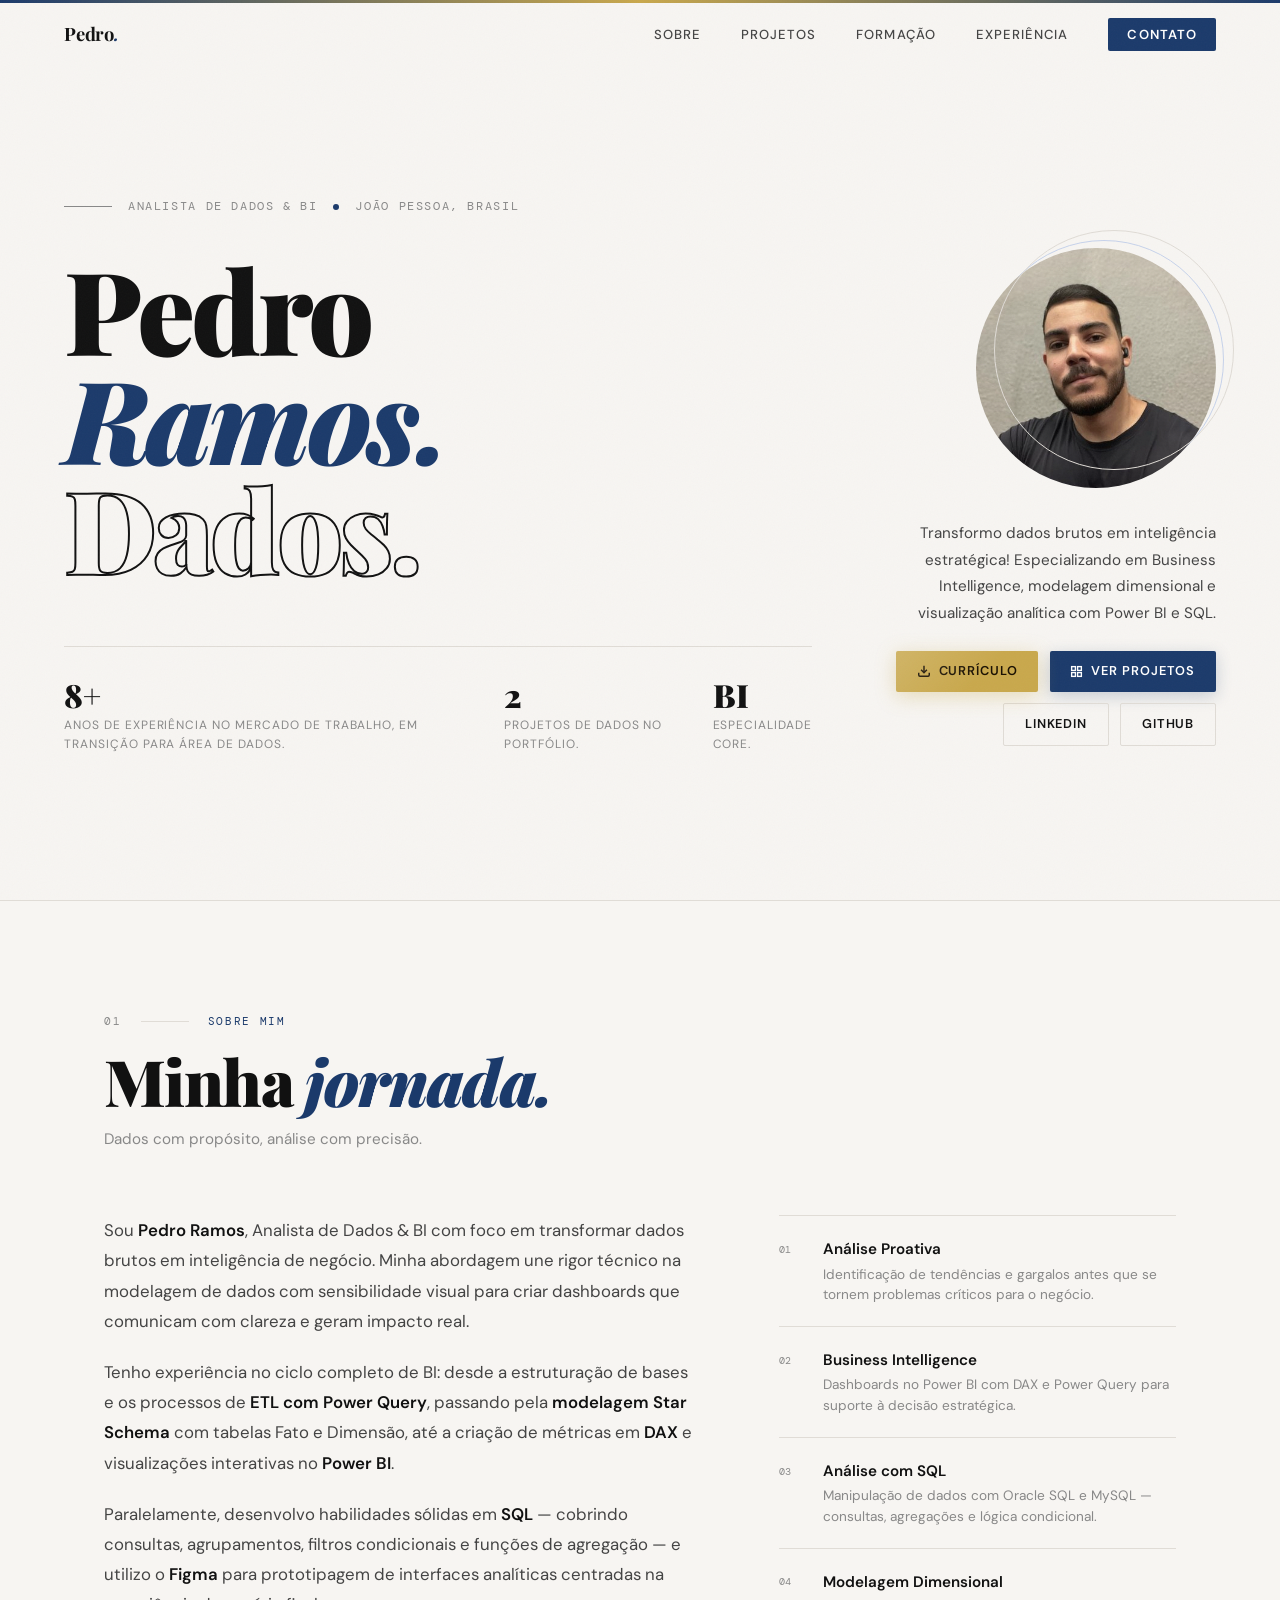
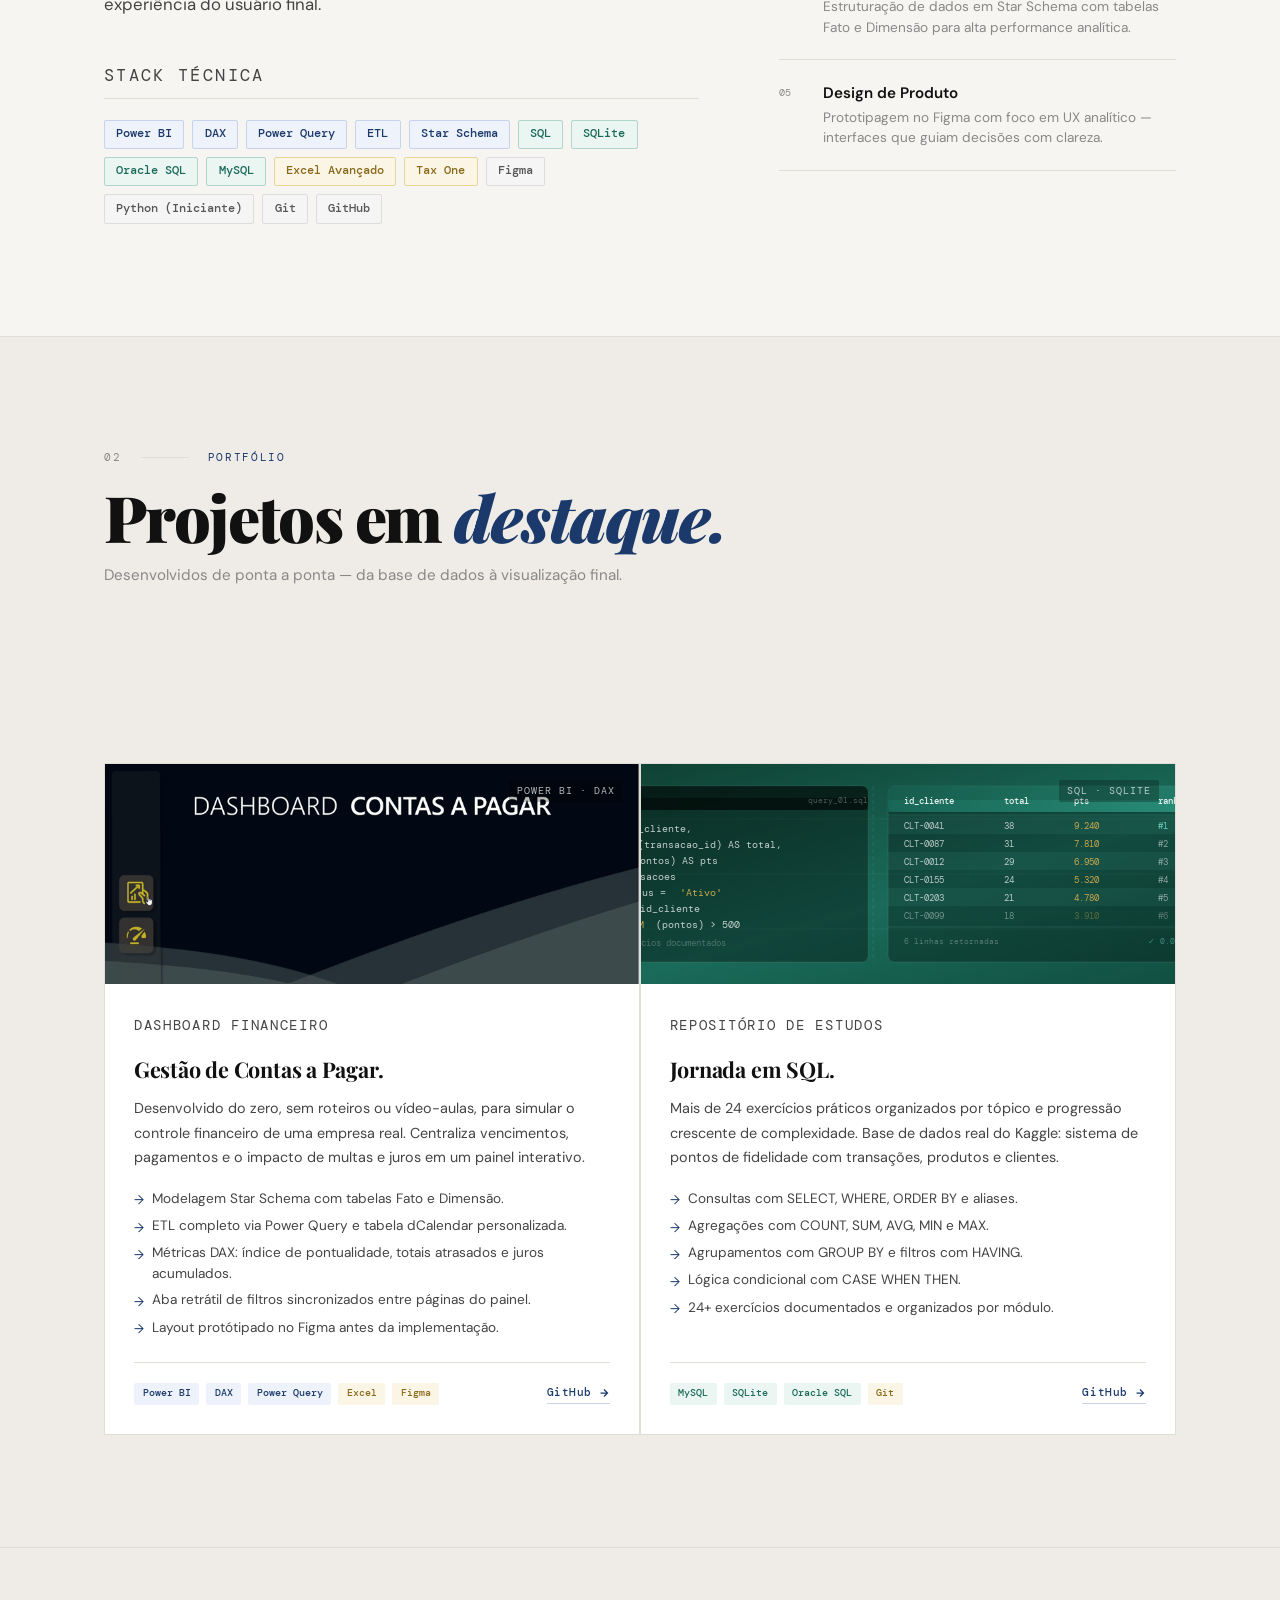
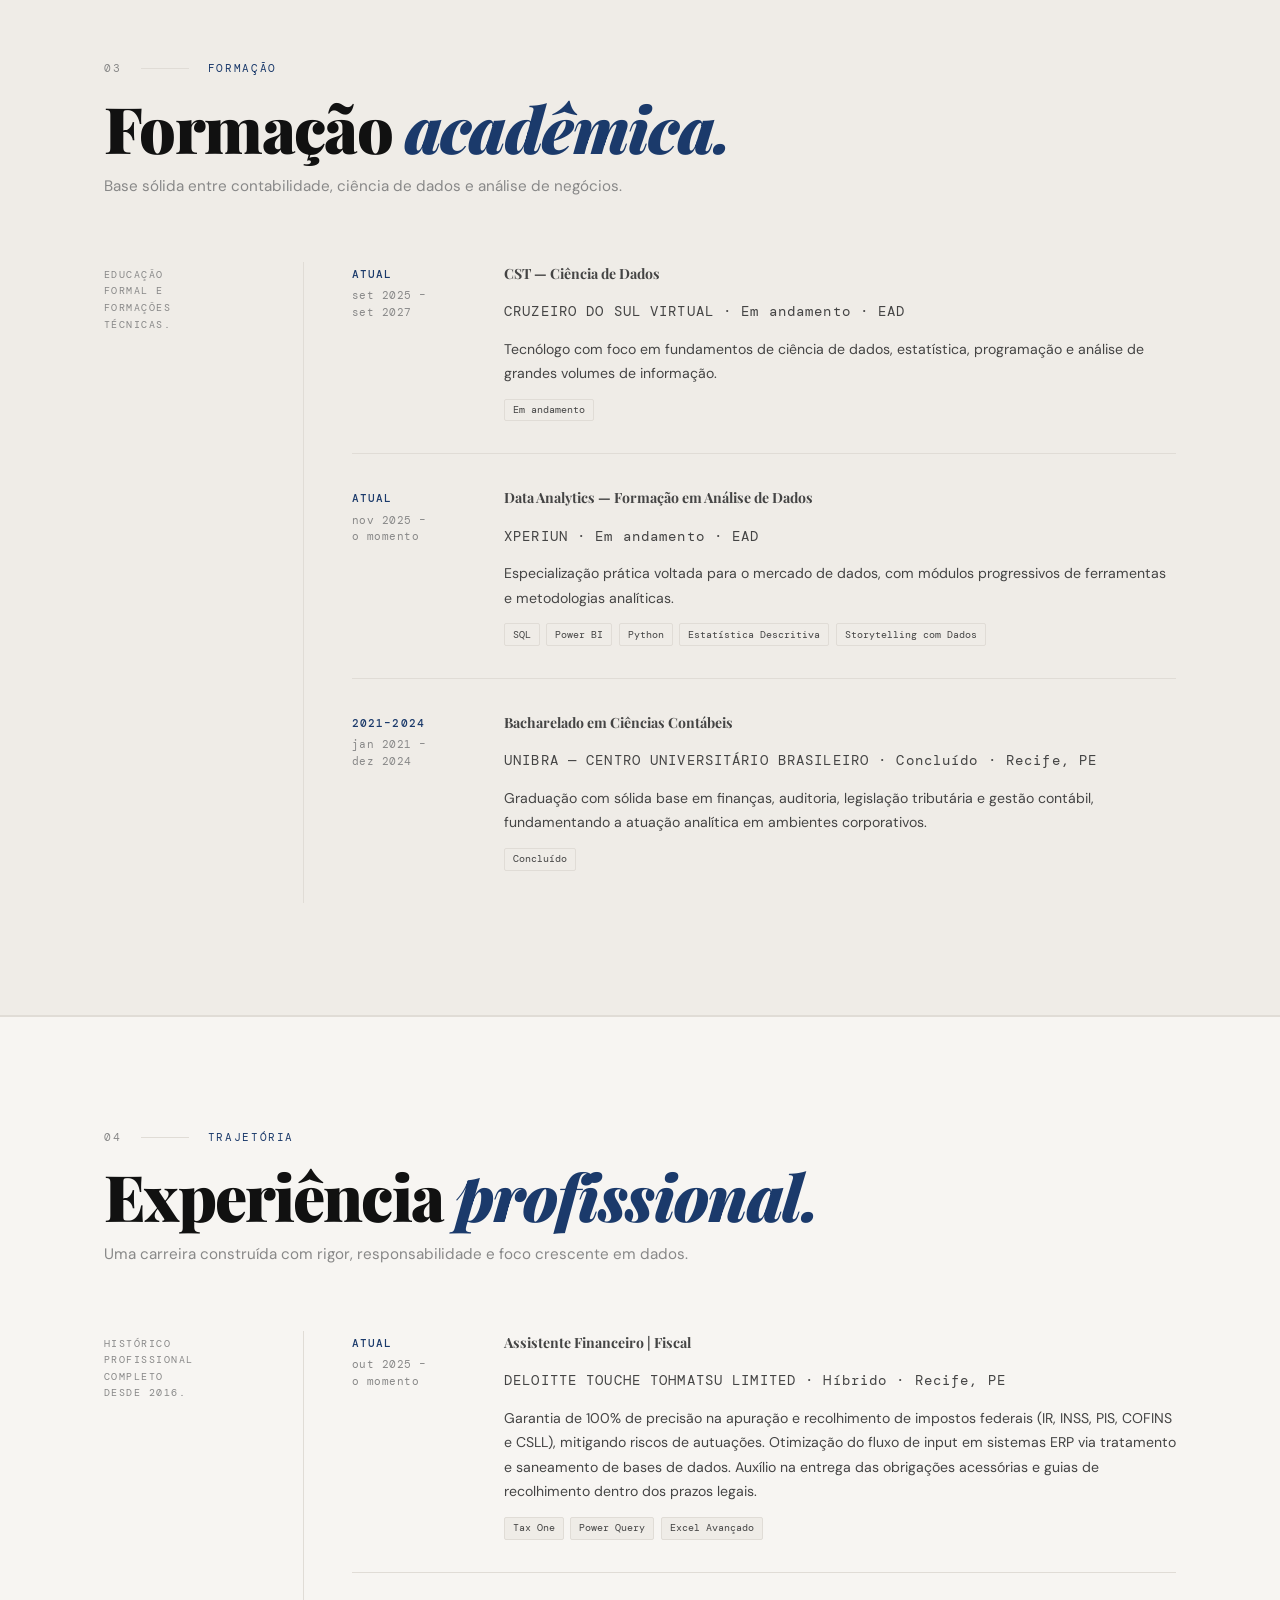
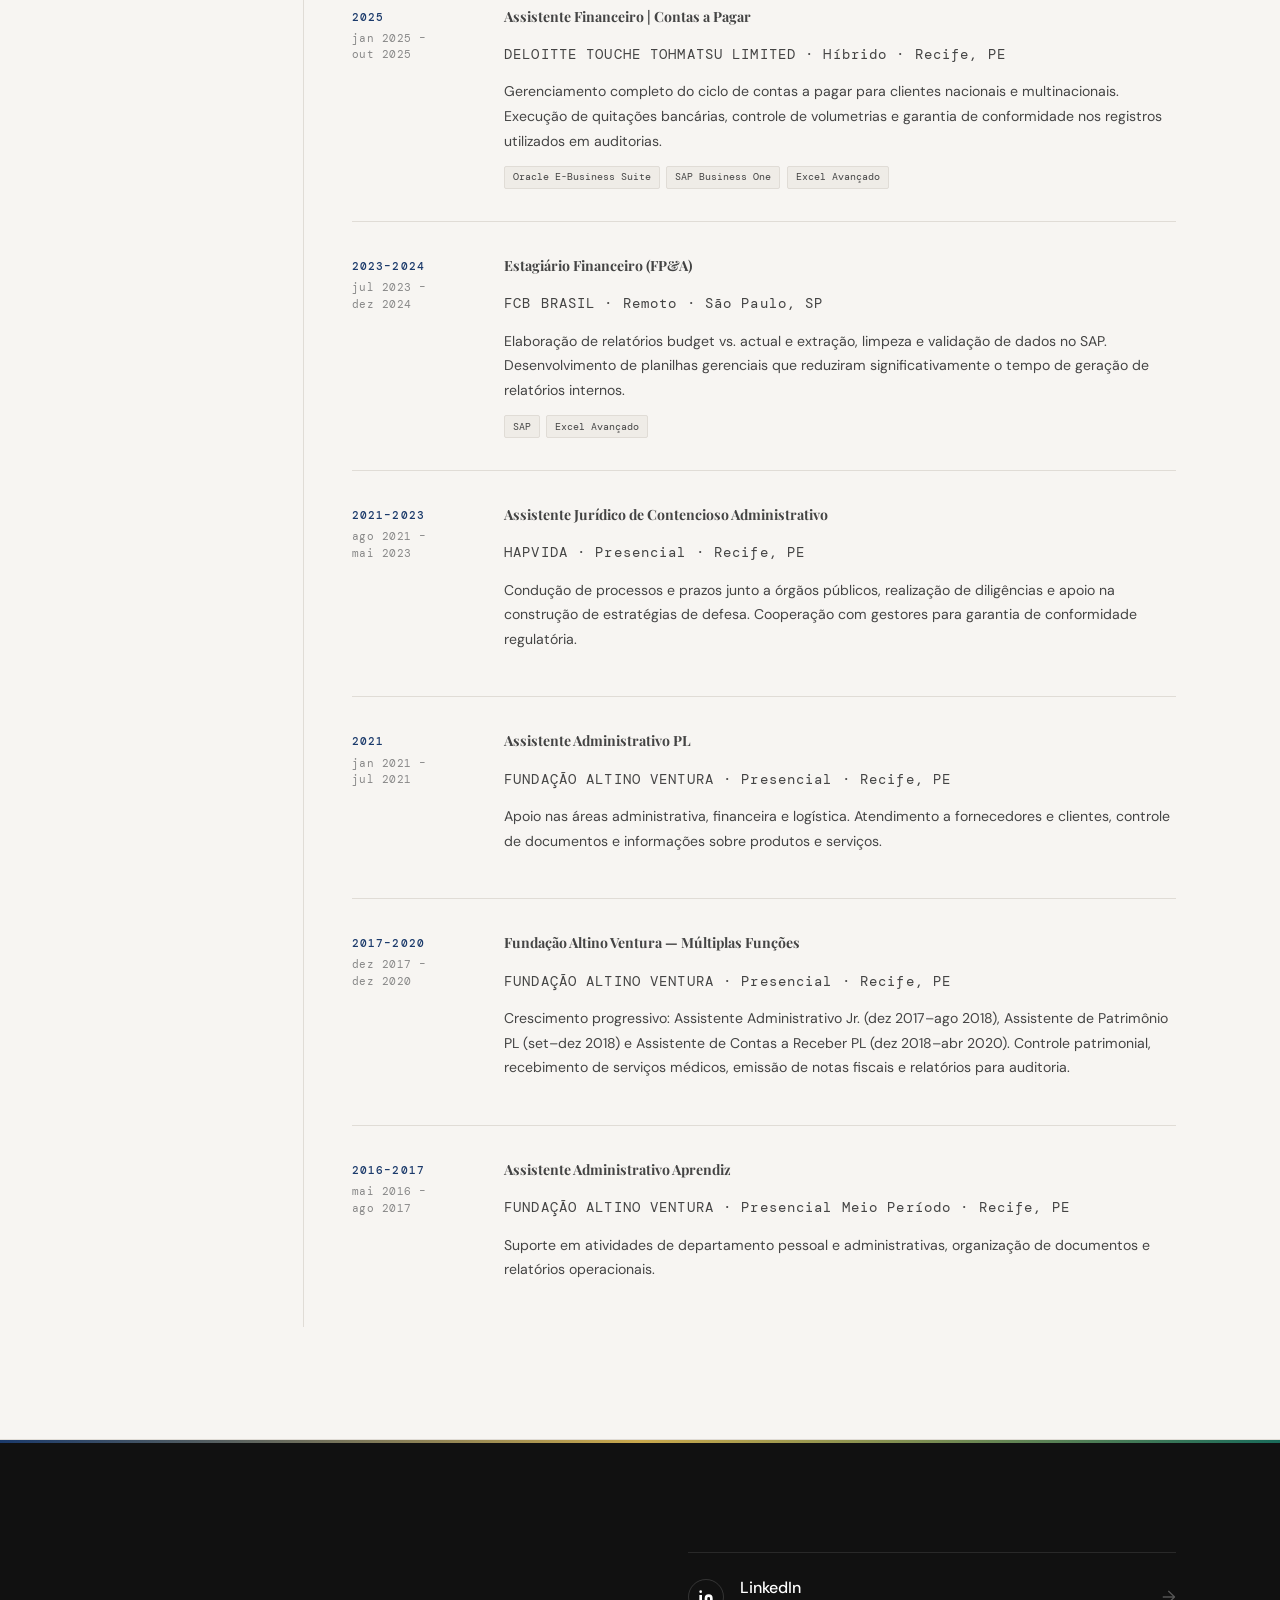
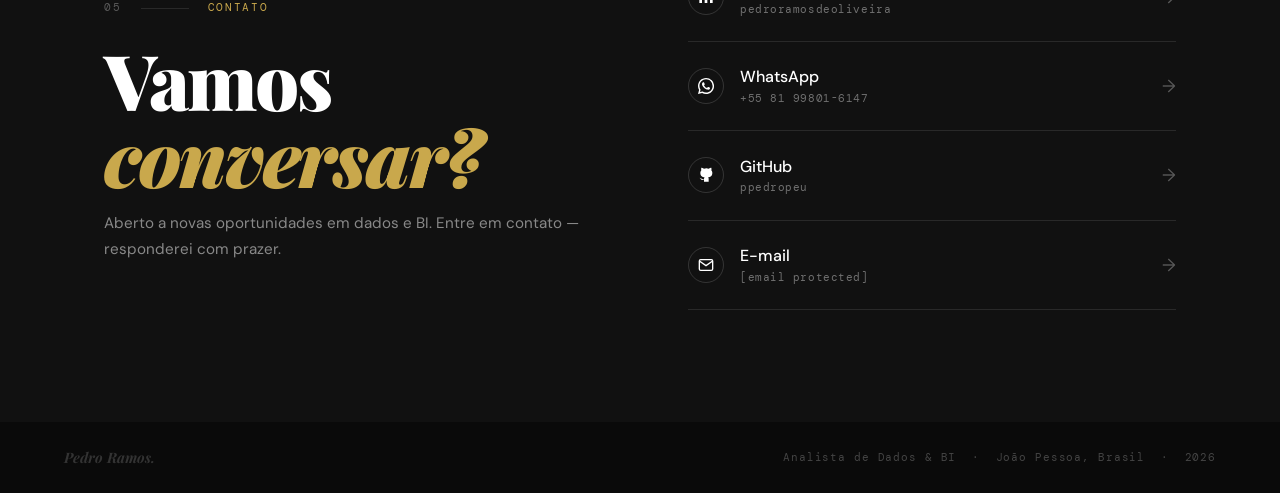
==== commit f0cac955: "Update index.html" ====
--- a/index.html
+++ b/index.html
@@ -993,7 +993,7 @@
             Transformo dados brutos em inteligência estratégica! Especializando em Business Intelligence, modelagem dimensional e visualização analítica com Power BI e SQL.
           </p>
           <div class="hero-btns">
-            <a href="curriculo_pedro_victor.pdf" download="Curriculo_Pedro_Ramos.pdf" class="btn btn-download">
+            <a href="curriculo_pedro_ramos.pdf" download="Curriculo_Pedro_Ramos.pdf" class="btn btn-download">
               <svg width="14" height="14" viewBox="0 0 24 24" fill="none" stroke="currentColor" stroke-width="2.5"><path d="M21 15v4a2 2 0 0 1-2 2H5a2 2 0 0 1-2-2v-4"/><polyline points="7 10 12 15 17 10"/><line x1="12" y1="15" x2="12" y2="3"/></svg>
               Currículo
             </a>
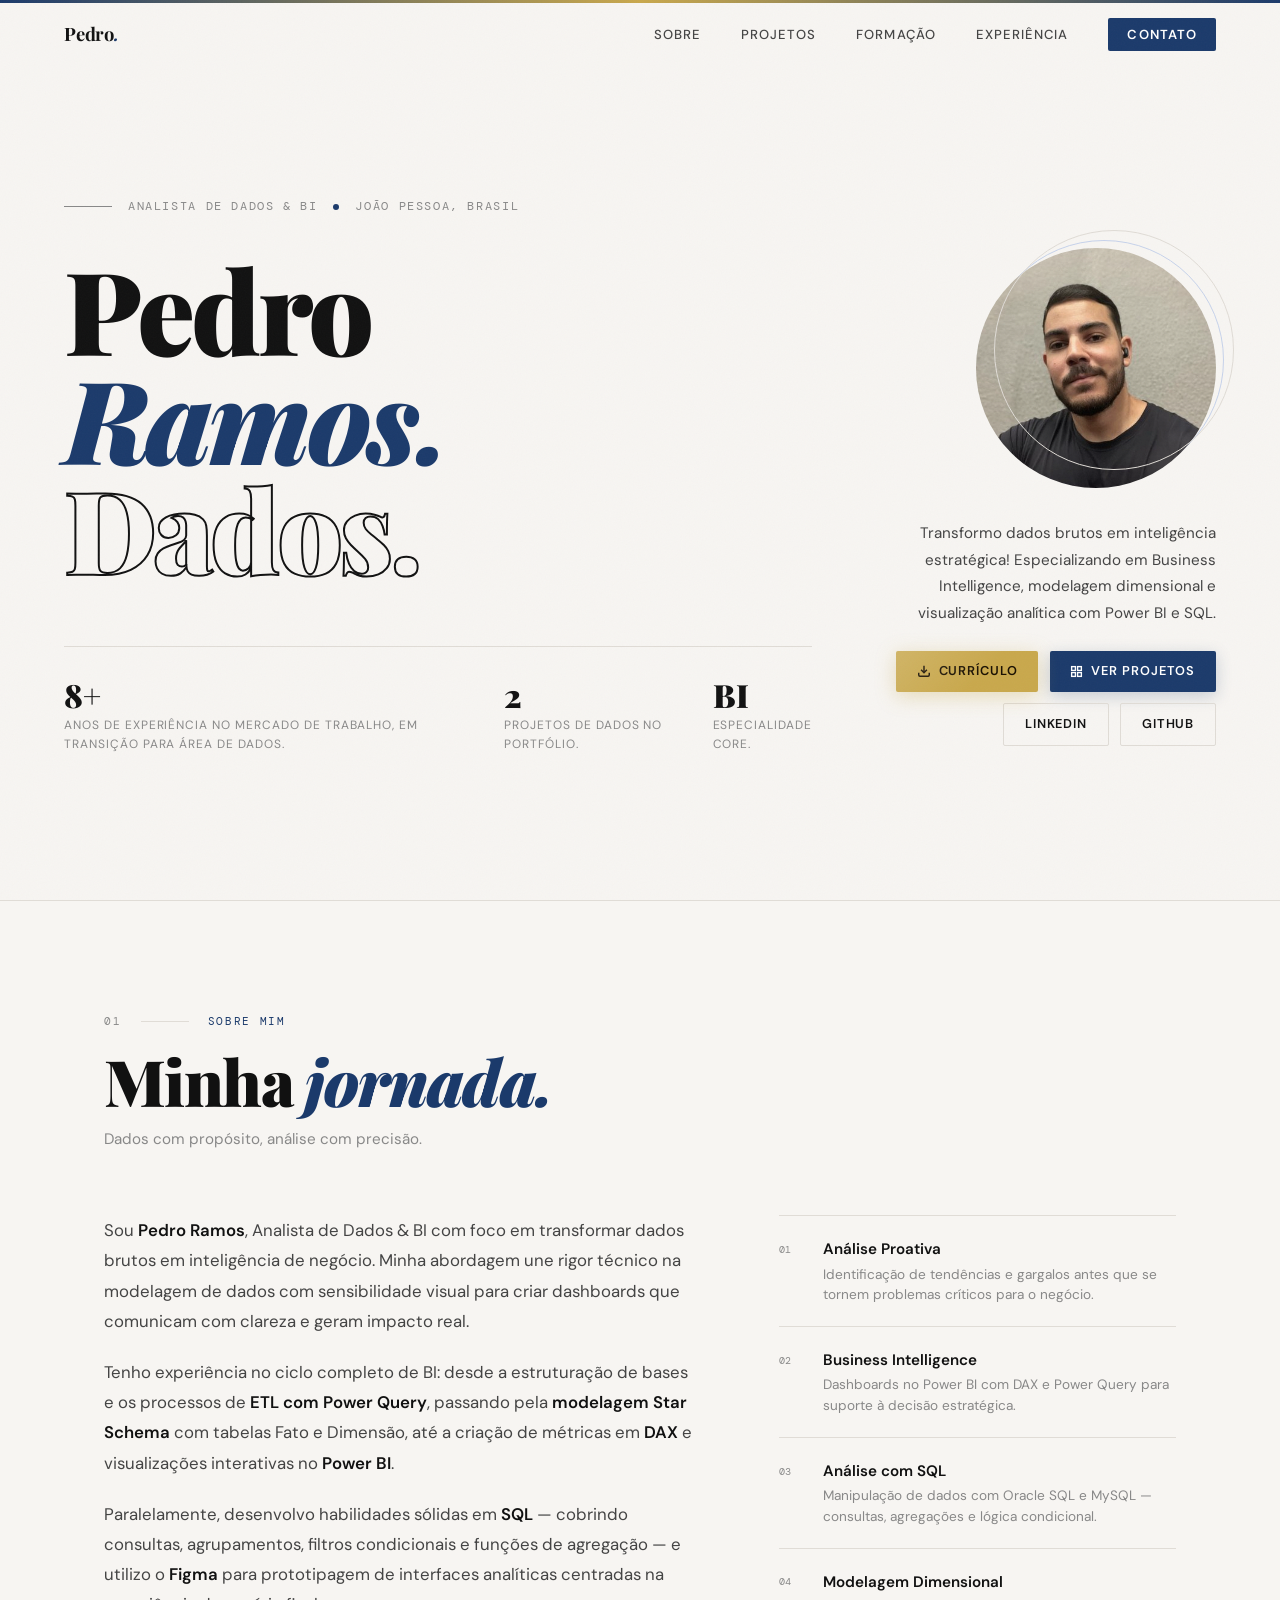
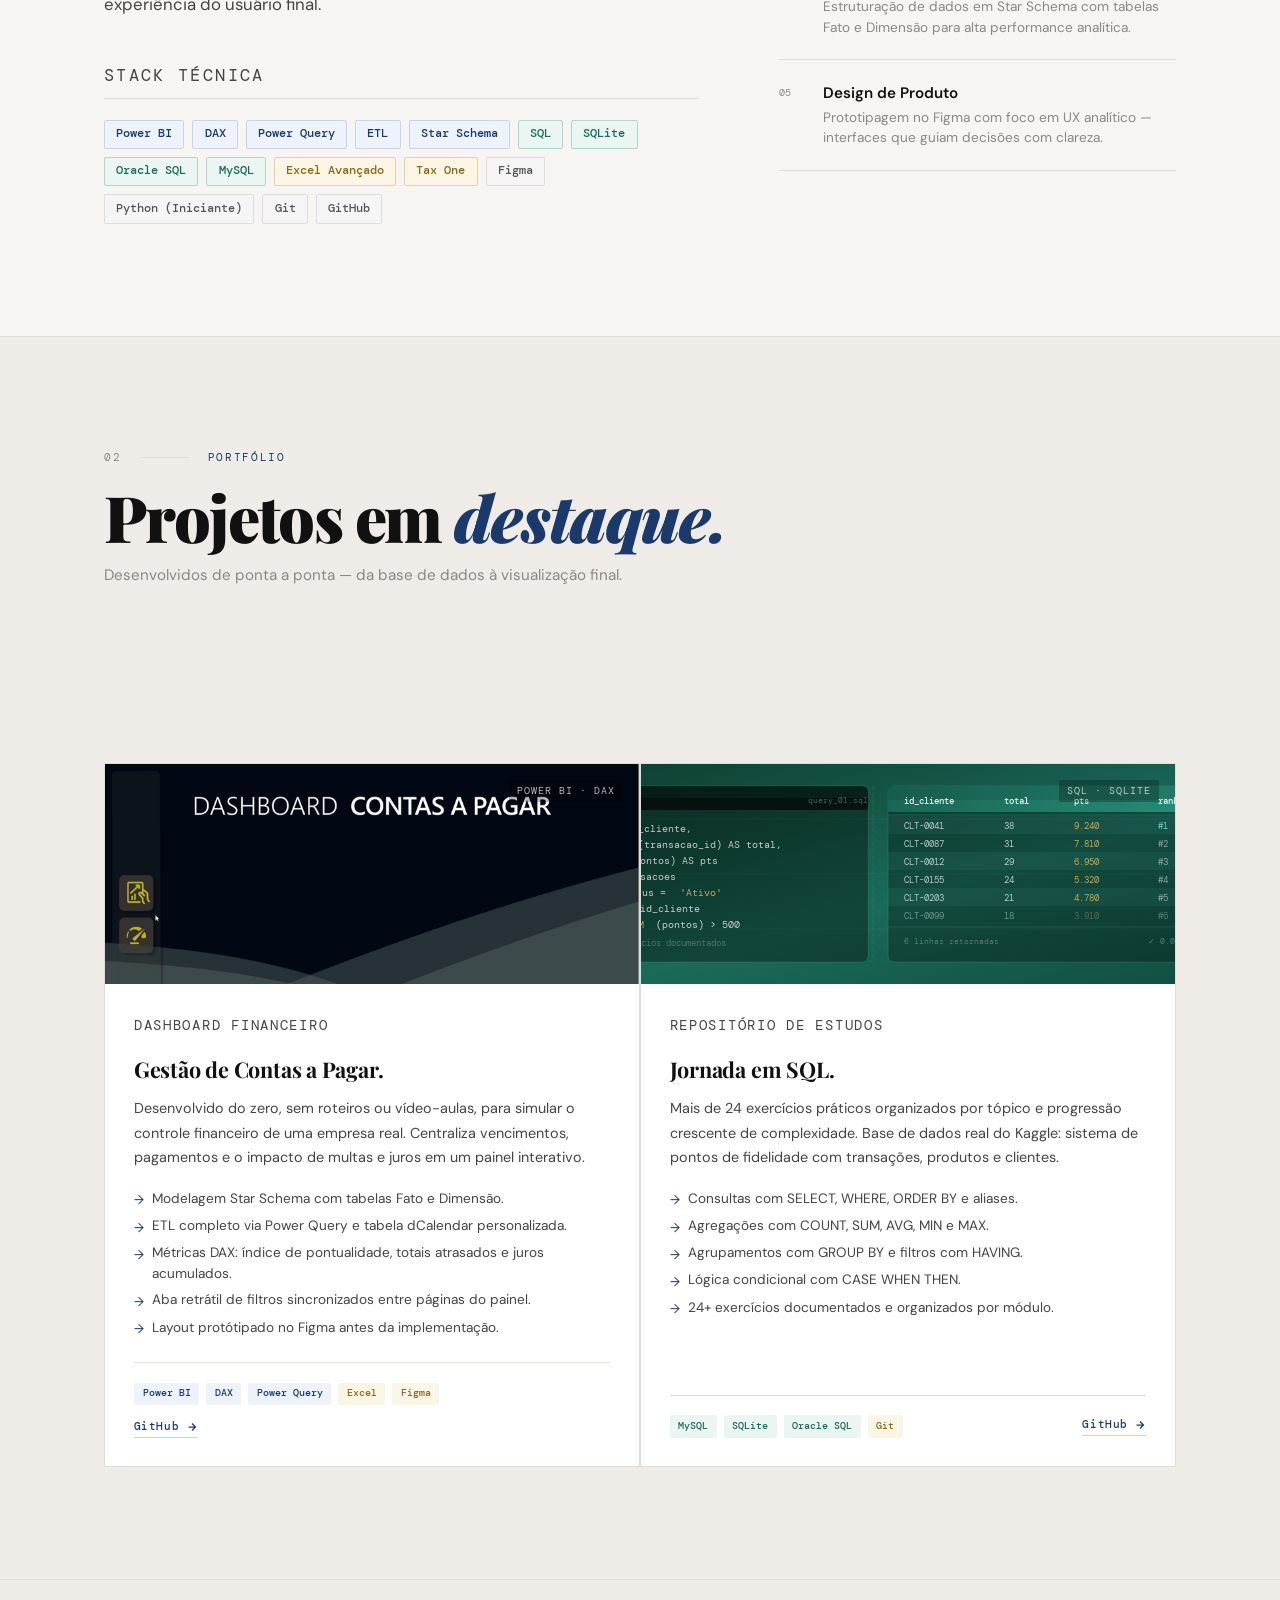
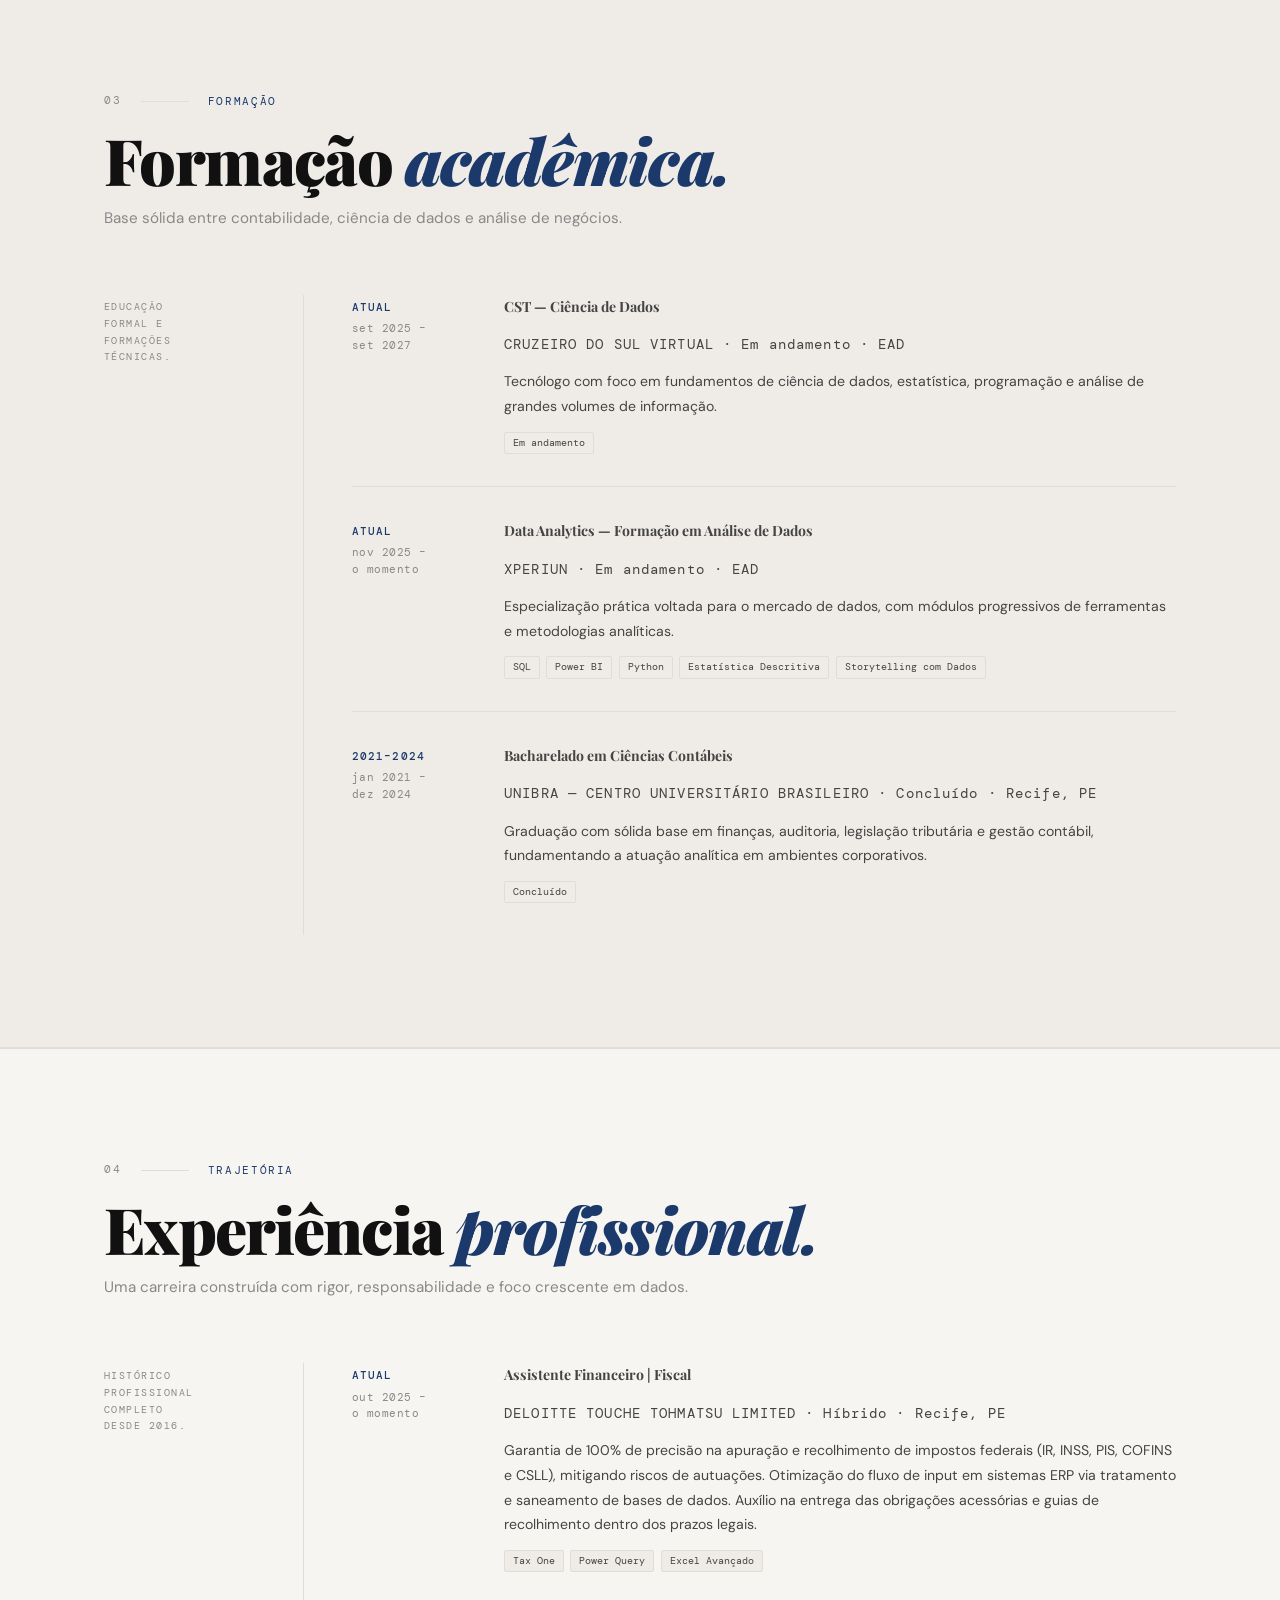
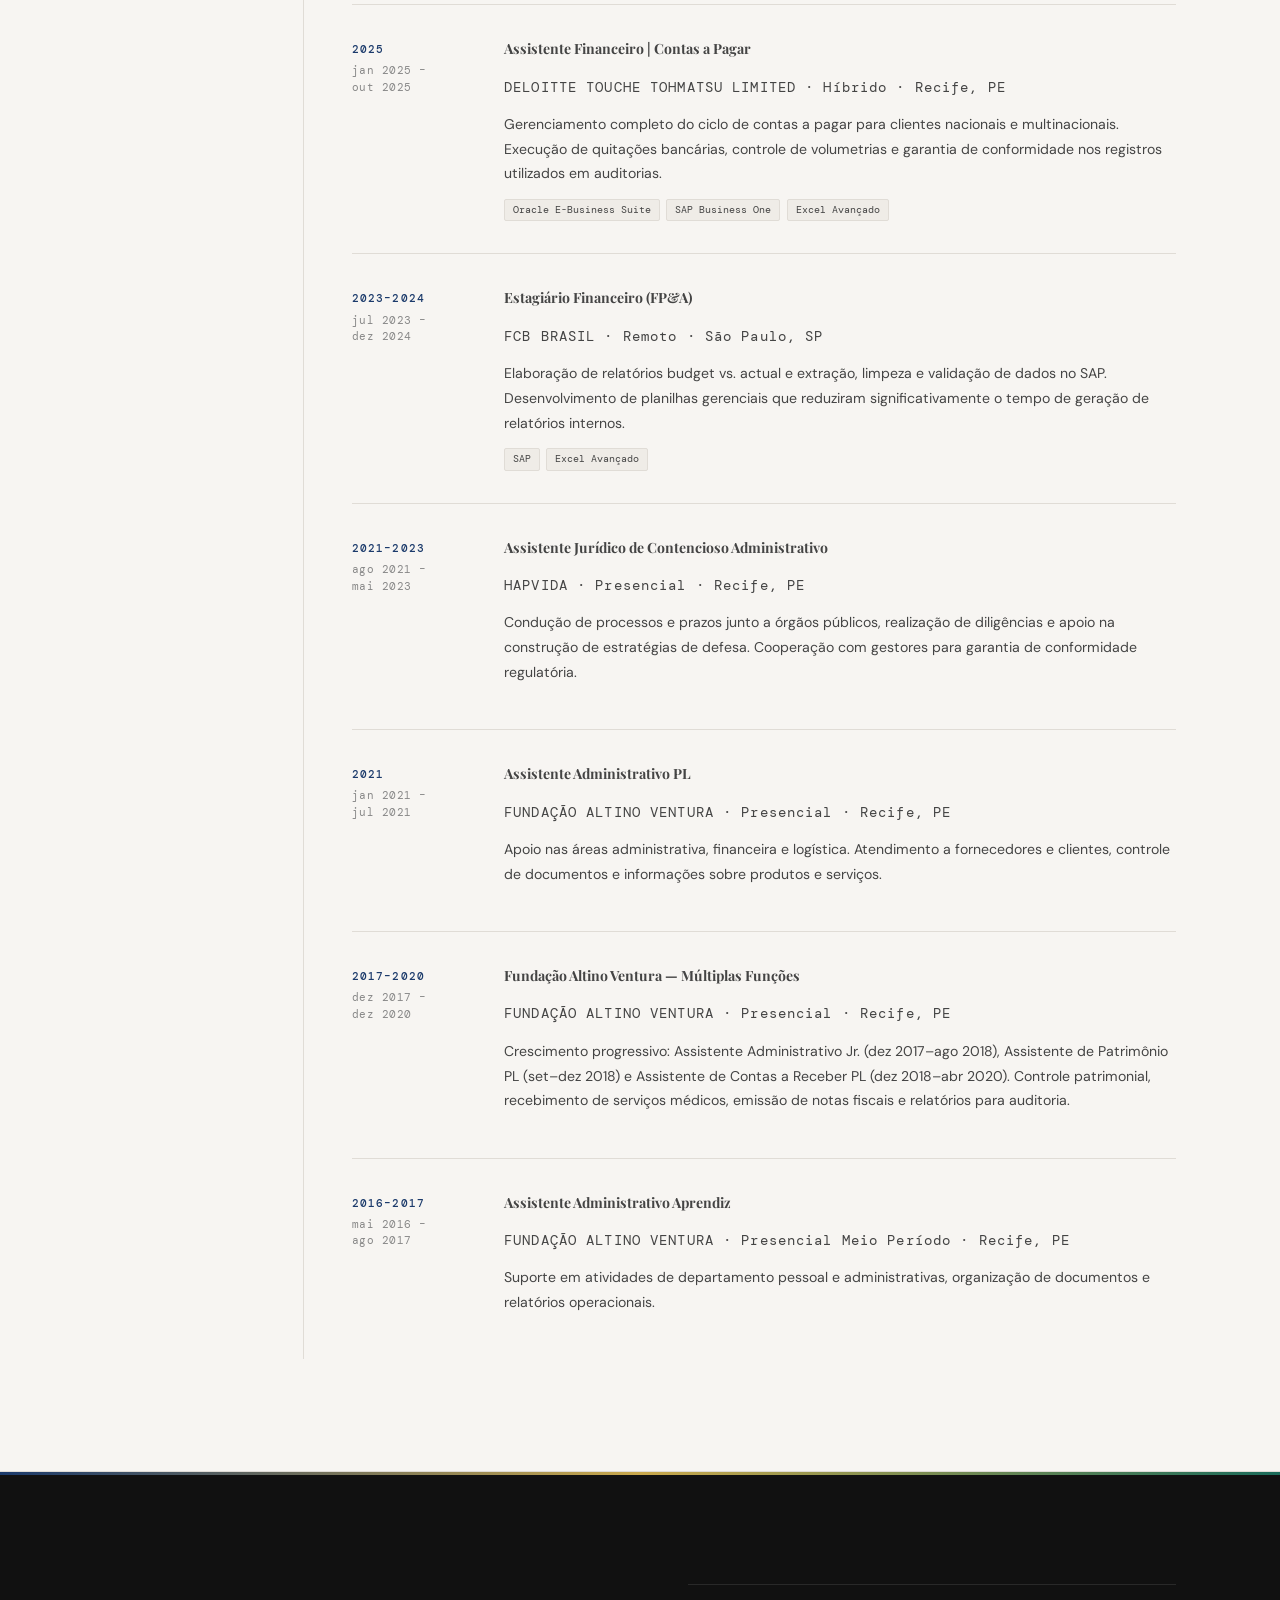
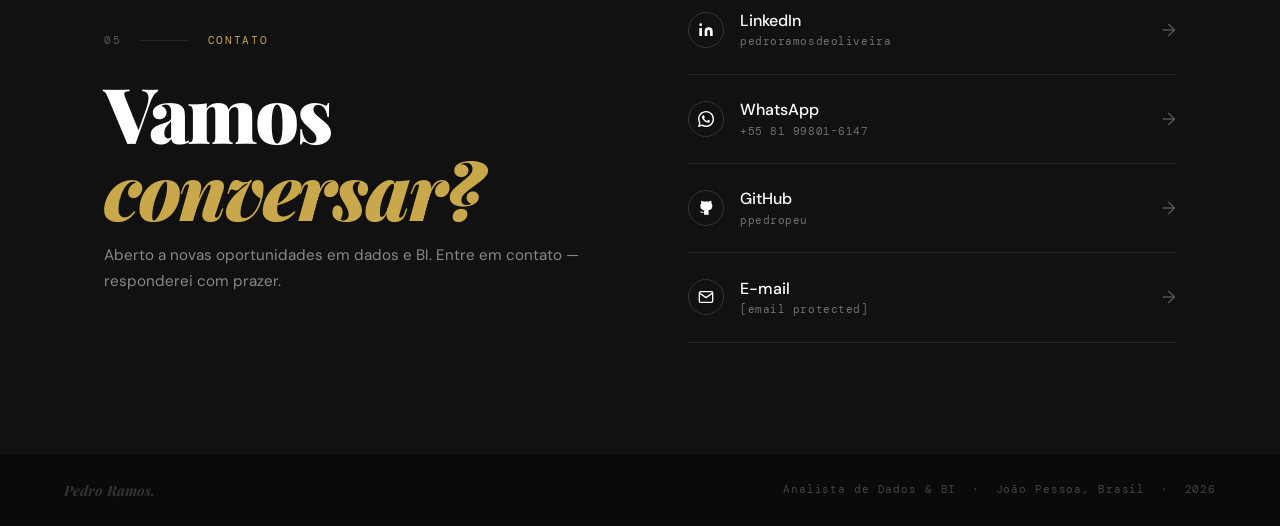
==== commit df23ef0e: "Add files via upload" ====
--- a/index.html
+++ b/index.html
@@ -931,7 +931,14 @@
         border-bottom: 1px solid var(--border); z-index: 99;
       }
     }
-  </style>
+  
+    /* ── clickable card wrapper ── */
+    .proj-card-link { display:contents; text-decoration:none; color:inherit; cursor:pointer; }
+    .proj-card { cursor:pointer; }
+    .proj-card:hover { background:#FDFCFA; transform:translateY(-3px); box-shadow:0 12px 40px rgba(26,35,50,0.10); transition:transform 0.3s, box-shadow 0.3s, background 0.2s; }
+    .proj-card .proj-hover-hint { display:flex; align-items:center; gap:0.4rem; font-family:var(--f-mono); font-size:0.65rem; letter-spacing:0.1em; text-transform:uppercase; color:var(--accent); opacity:0; transform:translateY(4px); transition:opacity 0.2s, transform 0.2s; }
+    .proj-card:hover .proj-hover-hint { opacity:1; transform:translateY(0); }
+</style>
 </head>
 <body>
 
@@ -1112,7 +1119,7 @@
     <div class="proj-grid reveal">
 
       <!-- Card 1: Power BI -->
-      <article class="proj-card">
+      <a href="projeto-dashboard.html" class="proj-card-link" aria-label="Ver projeto: Dashboard Contas a Pagar"><article class="proj-card">
         <div class="proj-visual proj-visual-gif">
           <img
             src="[data-uri]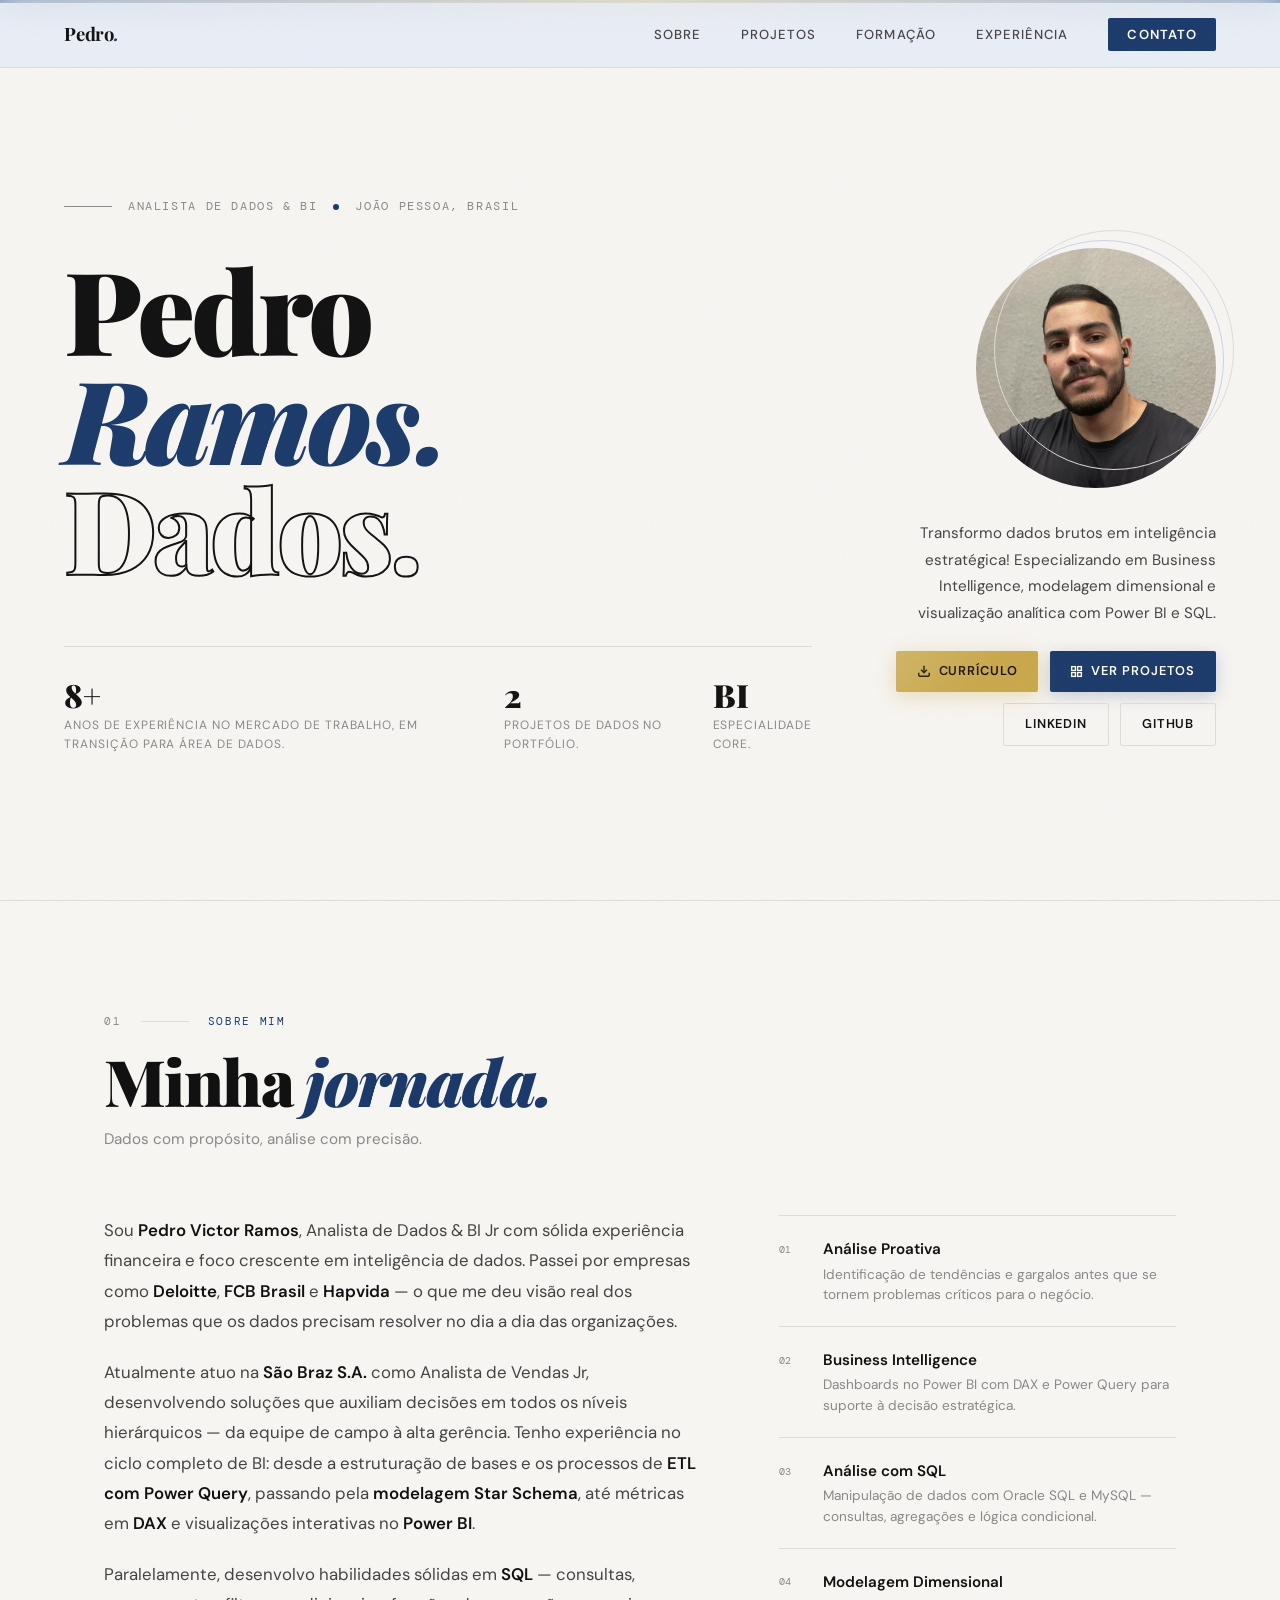
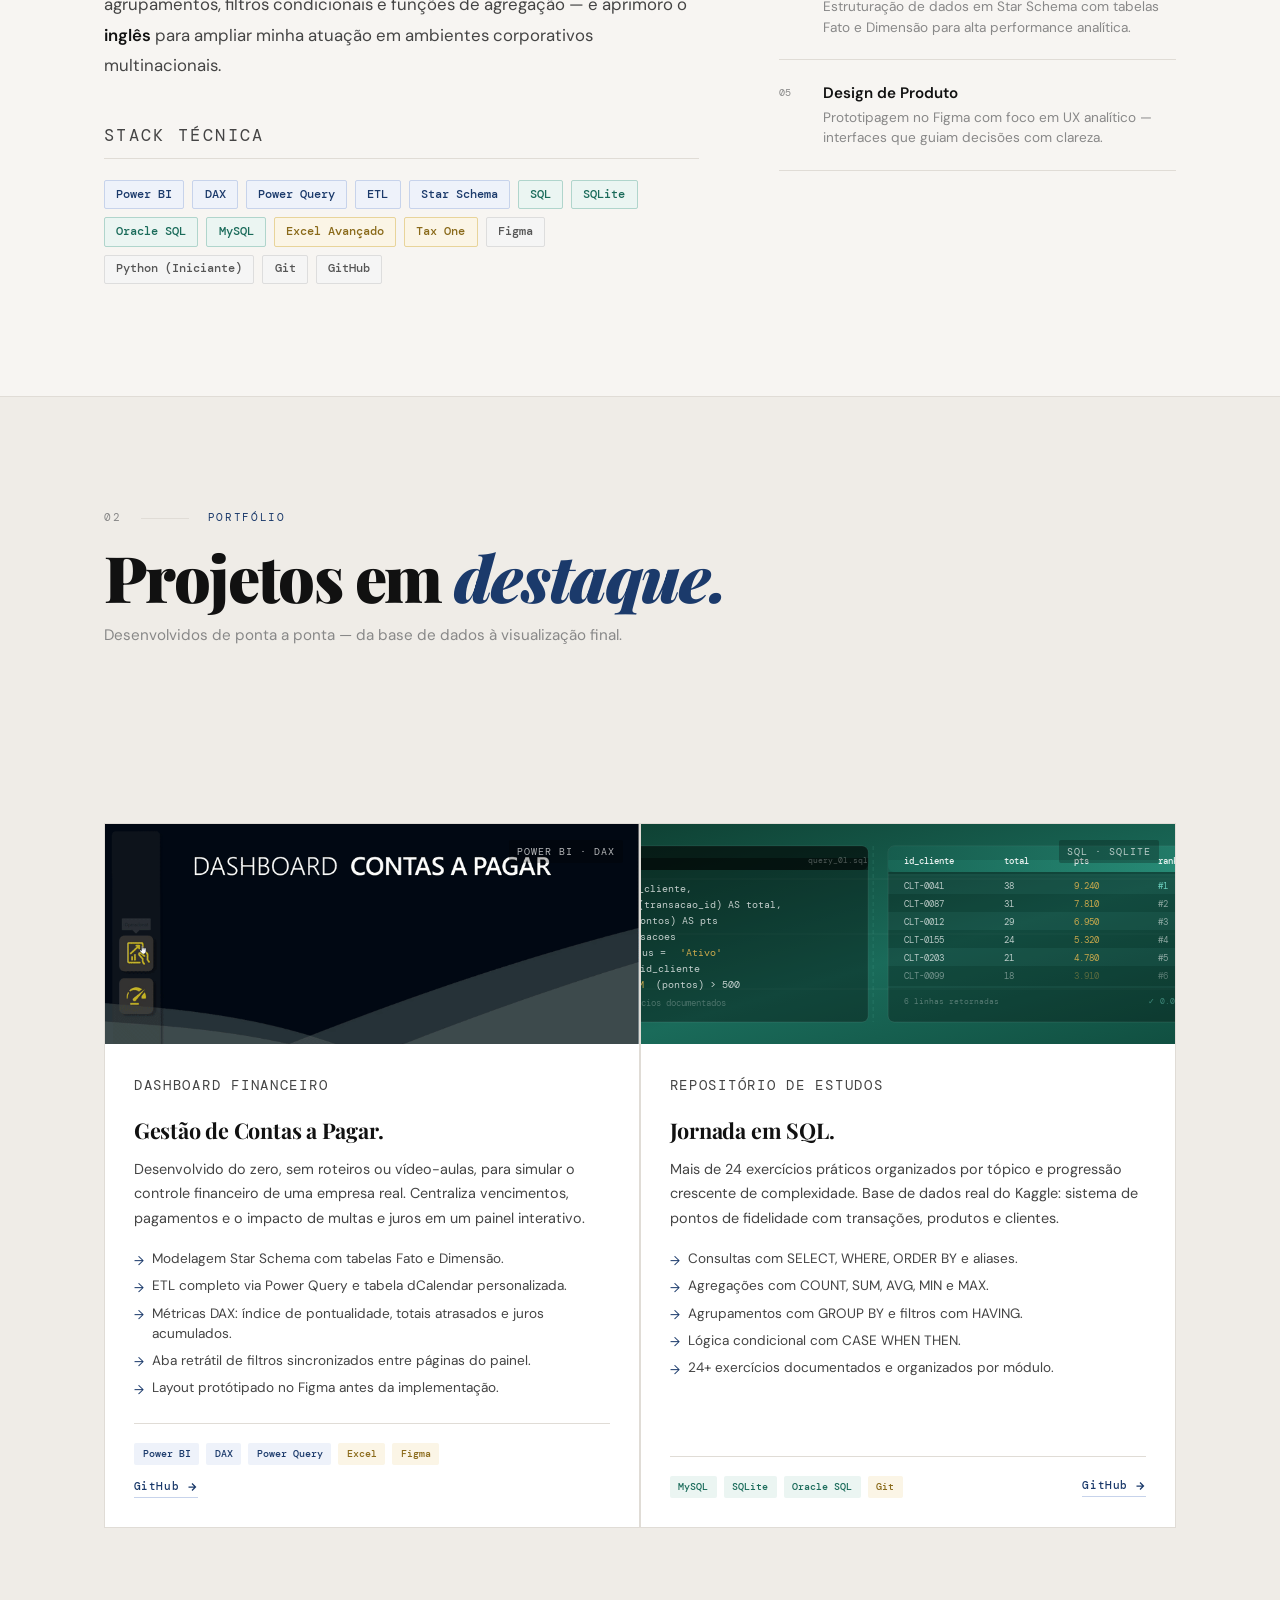
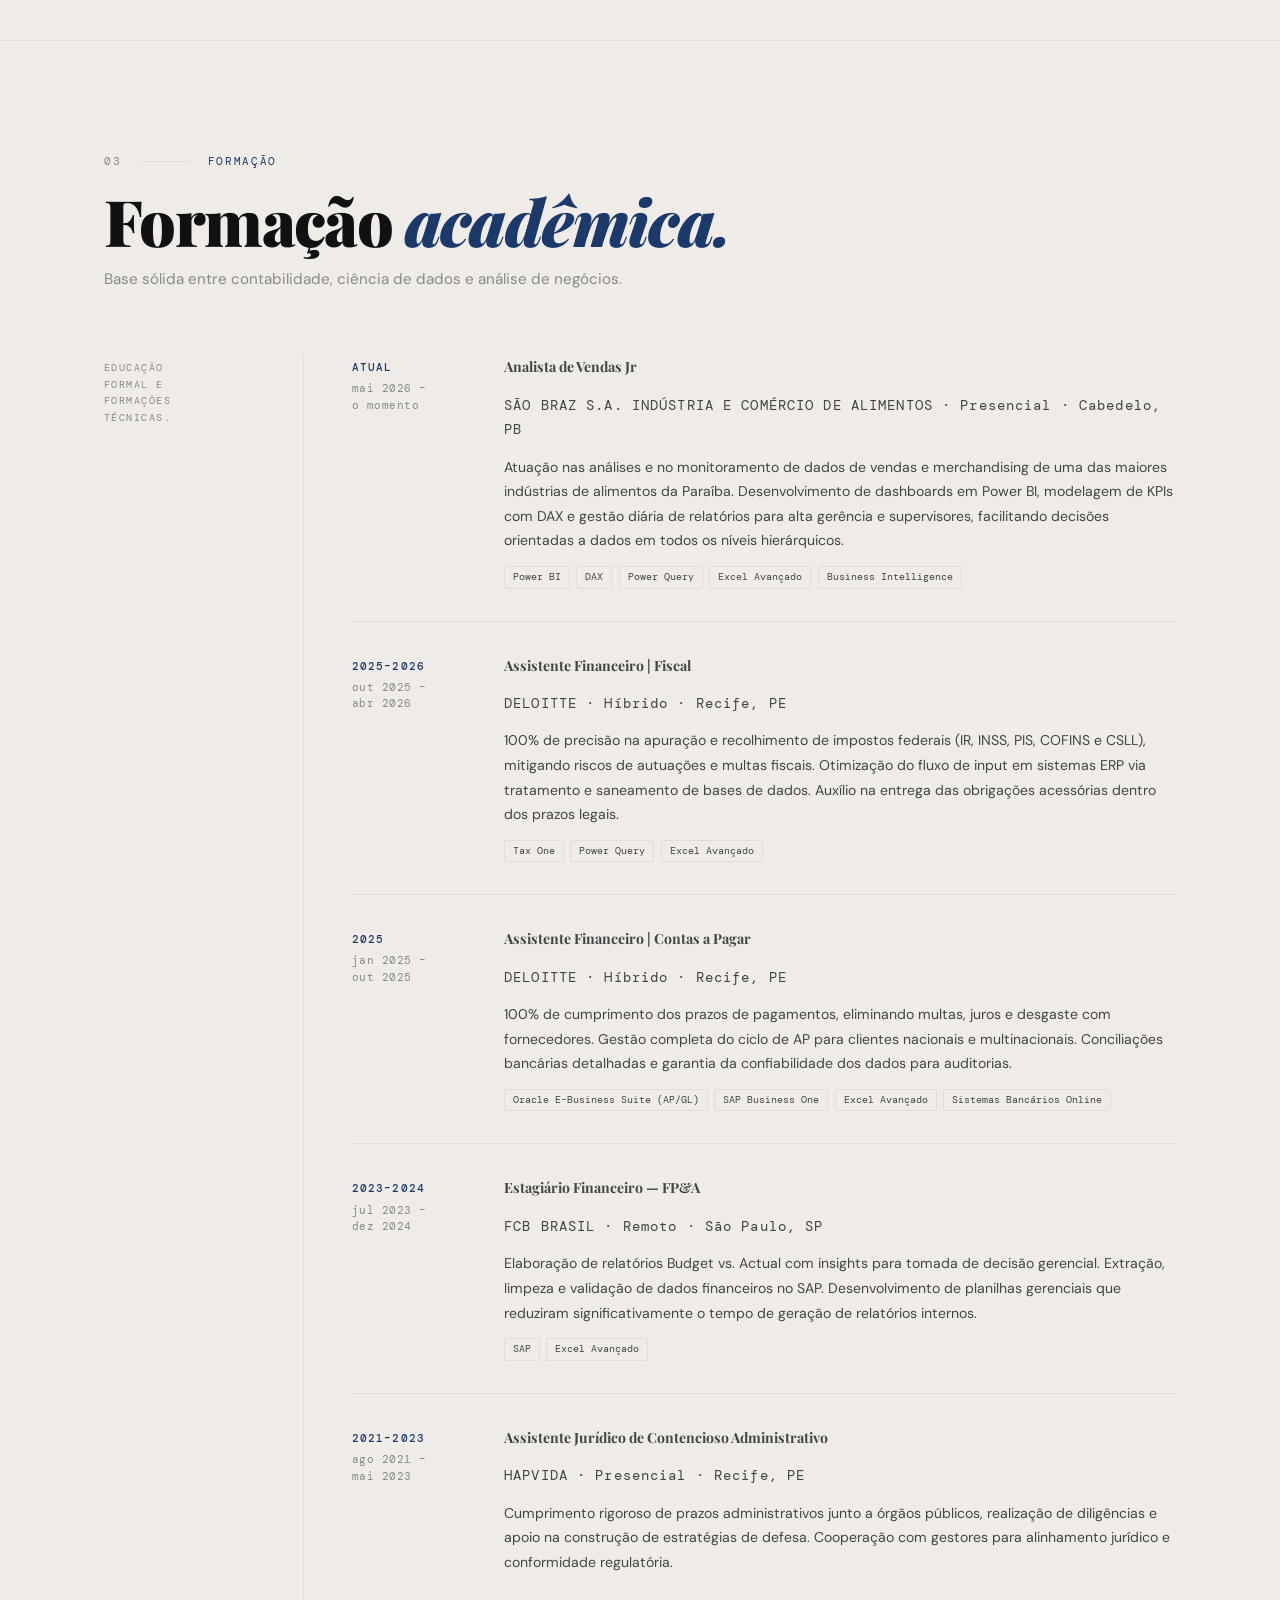
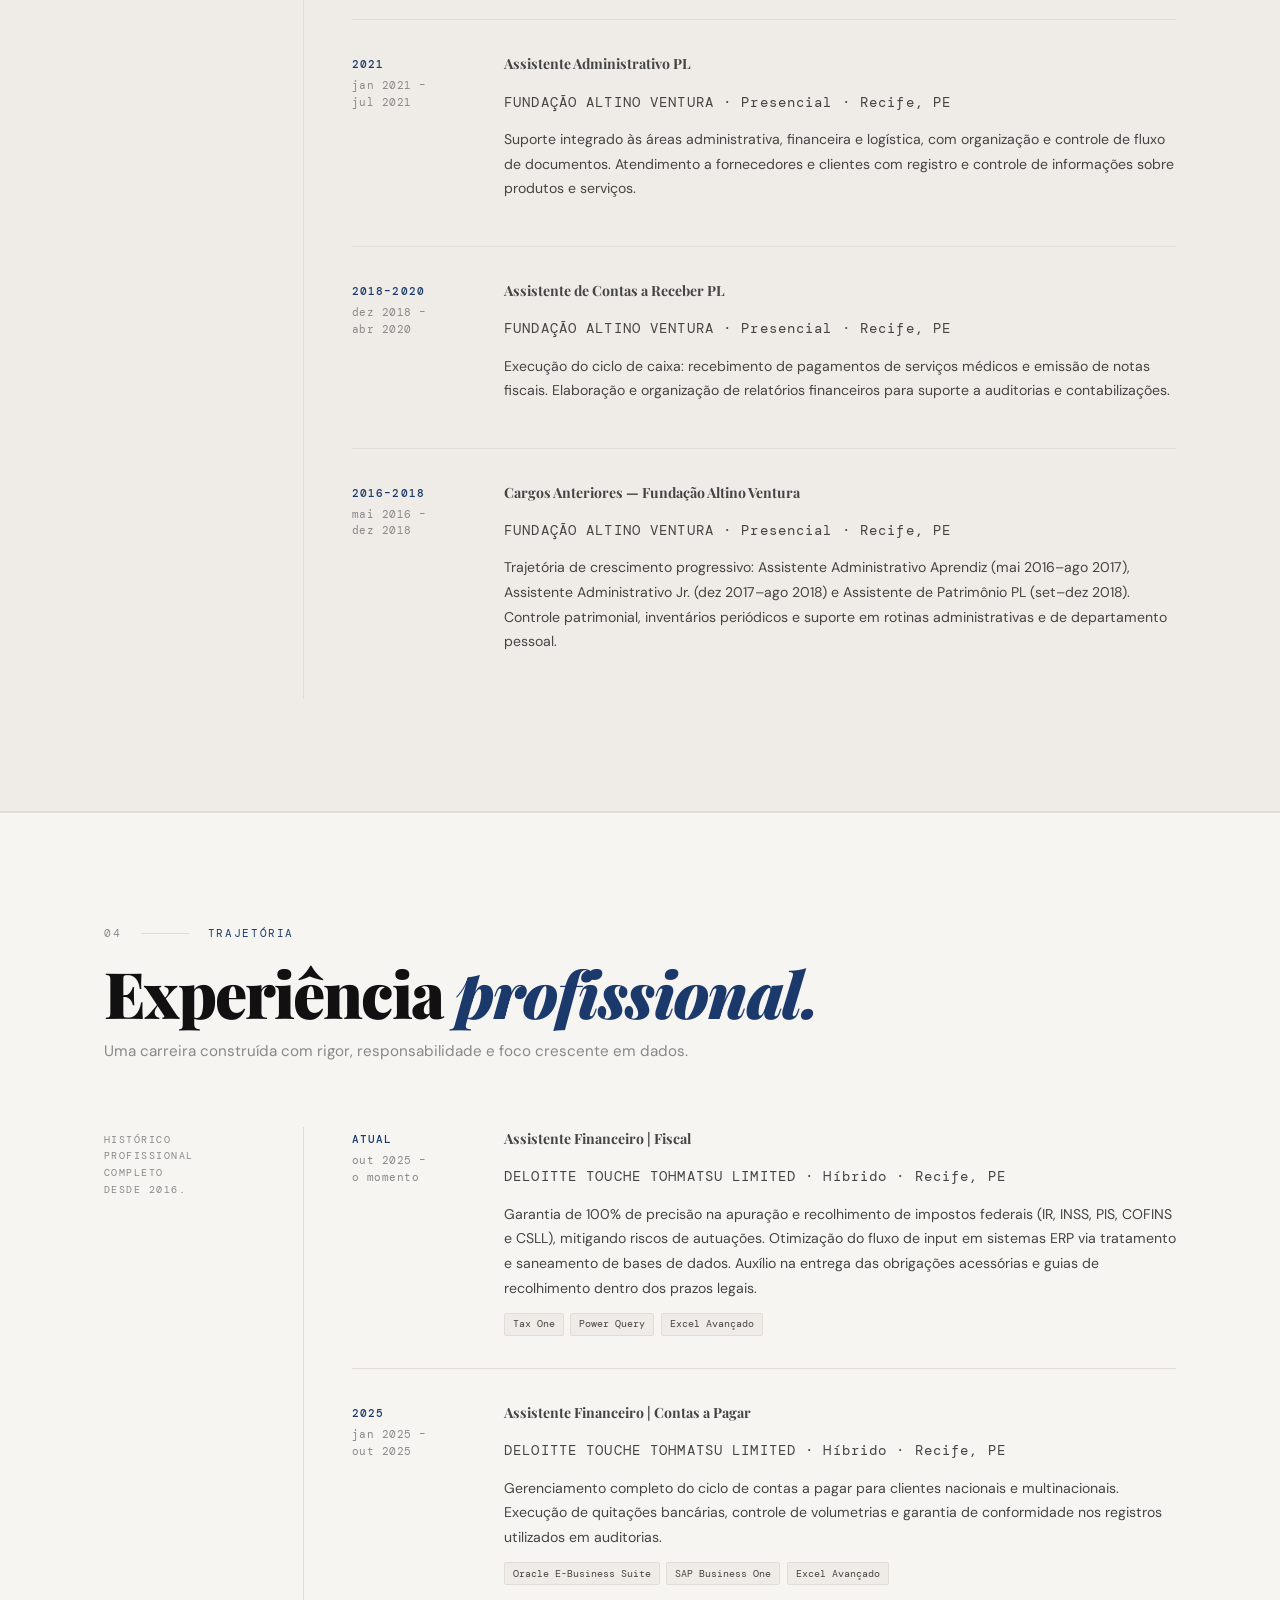
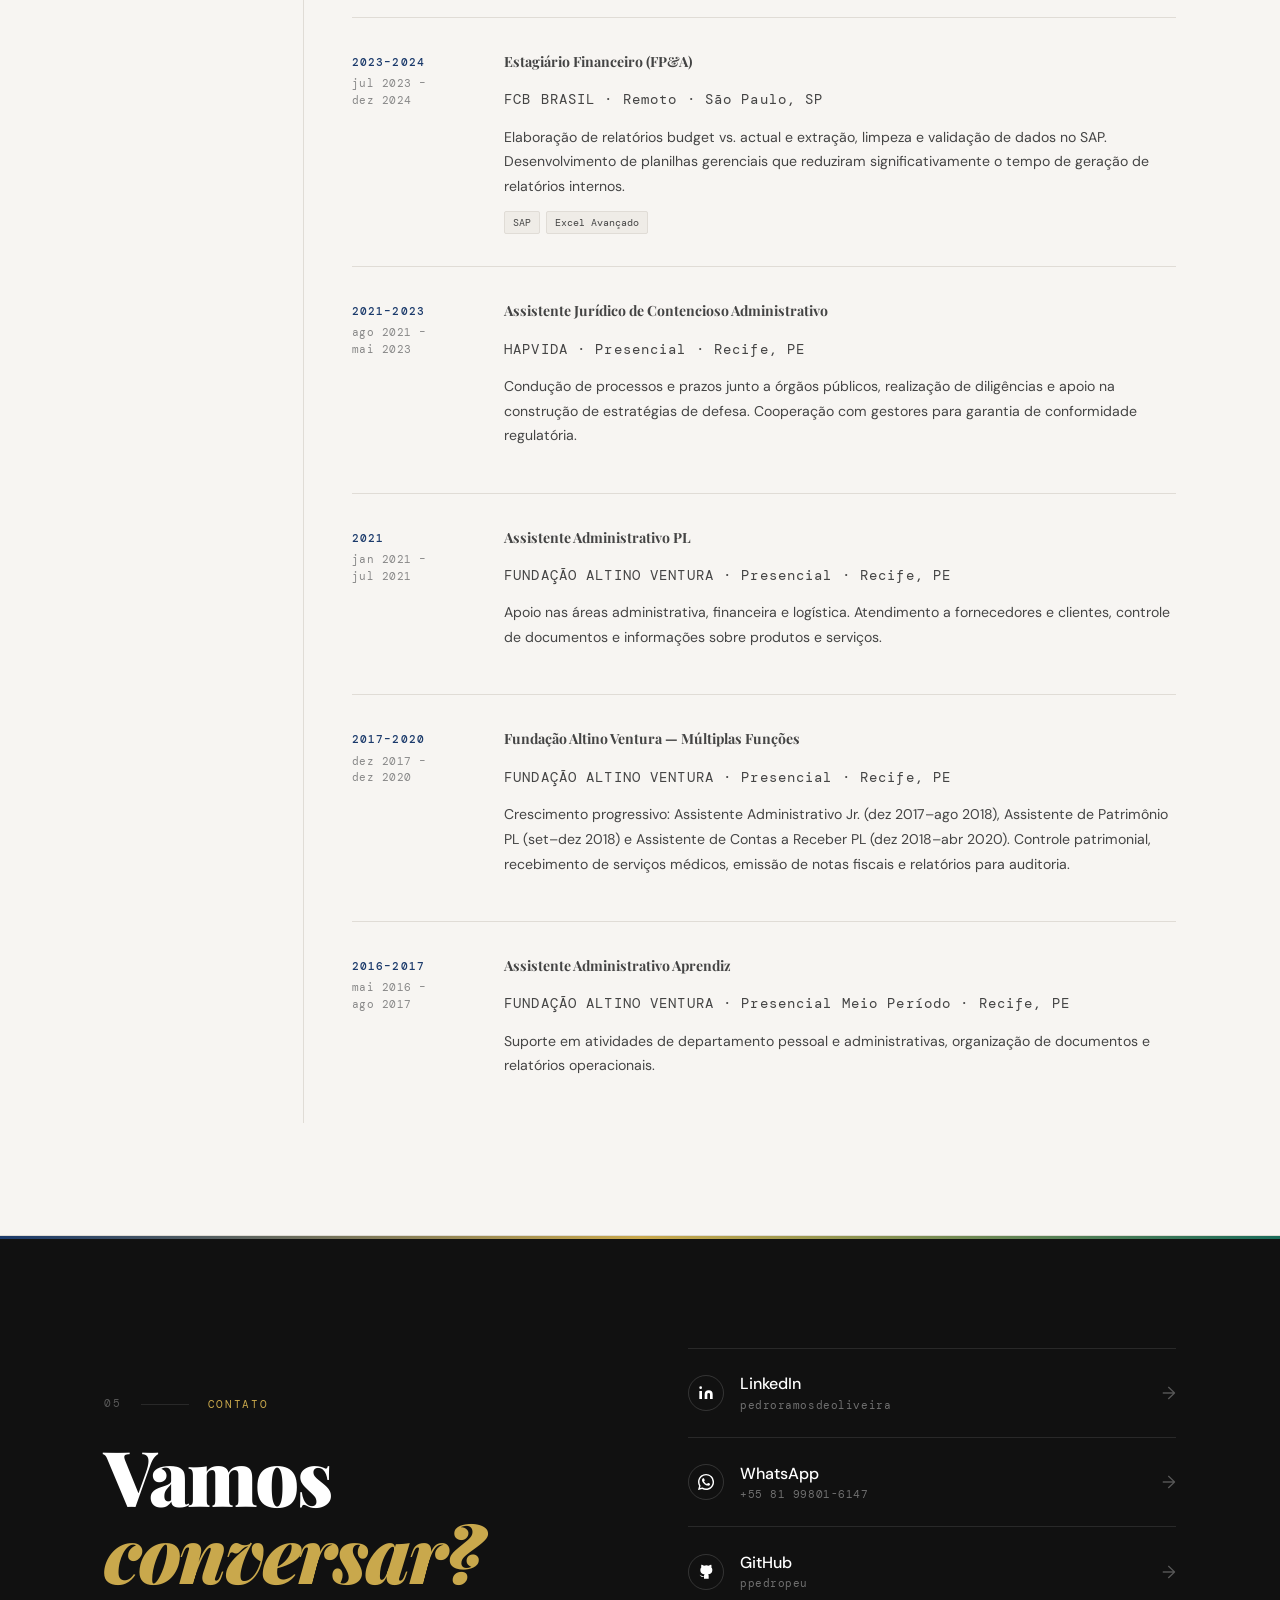
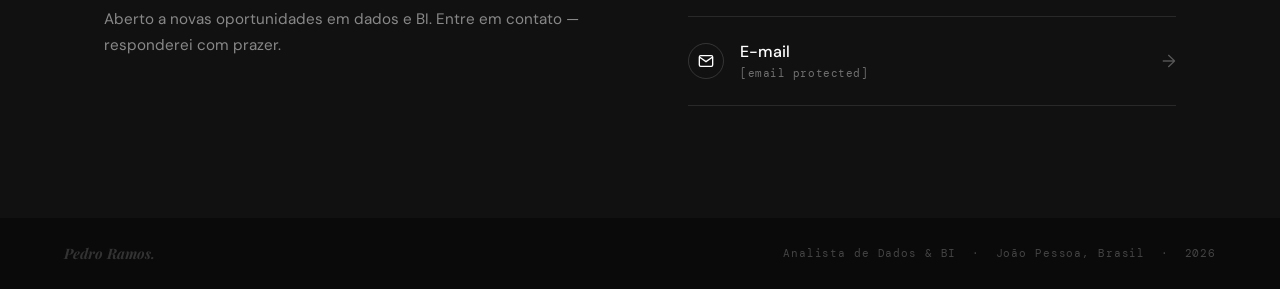
==== commit 910ad0f3: "Update index.html" ====
--- a/index.html
+++ b/index.html
@@ -61,19 +61,8 @@
     }
 
     /* ── NAV ─────────────────────────────────── */
-    nav {
-      position: fixed; top: 0; left: 0; right: 0;
-      height: var(--nav-h);
-      z-index: 100;
-      display: flex; align-items: center; justify-content: space-between;
-      padding: 0 var(--pad-x);
-      transition: background 0.4s, border-bottom 0.4s;
-    }
-    nav.scrolled {
-      background: rgba(247,245,242,0.92);
-      backdrop-filter: blur(12px);
-      border-bottom: 1px solid var(--border);
-    }
+    
+    
     .nav-logo {
       font-family: var(--f-display);
       font-size: 1.15rem;
@@ -938,7 +927,36 @@
     .proj-card:hover { background:#FDFCFA; transform:translateY(-3px); box-shadow:0 12px 40px rgba(26,35,50,0.10); transition:transform 0.3s, box-shadow 0.3s, background 0.2s; }
     .proj-card .proj-hover-hint { display:flex; align-items:center; gap:0.4rem; font-family:var(--f-mono); font-size:0.65rem; letter-spacing:0.1em; text-transform:uppercase; color:var(--accent); opacity:0; transform:translateY(4px); transition:opacity 0.2s, transform 0.2s; }
     .proj-card:hover .proj-hover-hint { opacity:1; transform:translateY(0); }
-</style>
+
+    /* hide scrollbar */
+    html { scrollbar-width: none; }
+    html::-webkit-scrollbar { display: none; }
+
+  
+    /* ── NAVBAR ── */
+    nav {
+      position: fixed;
+      top: 0; left: 0; right: 0;
+      height: var(--nav-h);
+      z-index: 100;
+      display: flex;
+      align-items: center;
+      justify-content: space-between;
+      padding: 0 var(--pad-x);
+      background: rgba(220, 232, 248, 0.55);
+      backdrop-filter: blur(14px);
+      -webkit-backdrop-filter: blur(14px);
+      border-bottom: 1px solid rgba(168, 189, 212, 0.35);
+      transition: background 0.35s ease, box-shadow 0.35s ease, border-bottom-color 0.35s ease;
+    }
+    nav.scrolled {
+      background: rgba(213, 228, 247, 0.92);
+      backdrop-filter: blur(22px);
+      -webkit-backdrop-filter: blur(22px);
+      box-shadow: 0 2px 20px rgba(28, 53, 87, 0.12);
+      border-bottom: 1.5px solid rgba(168, 189, 212, 0.7);
+    }
+  </style>
 </head>
 <body>
 
@@ -1033,13 +1051,13 @@
     <div class="sobre-layout">
       <div class="sobre-text">
         <p class="reveal d1">
-          Sou <strong>Pedro Ramos</strong>, Analista de Dados &amp; BI com foco em transformar dados brutos em inteligência de negócio. Minha abordagem une rigor técnico na modelagem de dados com sensibilidade visual para criar dashboards que comunicam com clareza e geram impacto real.
+          Sou <strong>Pedro Victor Ramos</strong>, Analista de Dados &amp; BI Jr com sólida experiência financeira e foco crescente em inteligência de dados. Passei por empresas como <strong>Deloitte</strong>, <strong>FCB Brasil</strong> e <strong>Hapvida</strong> — o que me deu visão real dos problemas que os dados precisam resolver no dia a dia das organizações.
         </p>
         <p class="reveal d2">
-          Tenho experiência no ciclo completo de BI: desde a estruturação de bases e os processos de <strong>ETL com Power Query</strong>, passando pela <strong>modelagem Star Schema</strong> com tabelas Fato e Dimensão, até a criação de métricas em <strong>DAX</strong> e visualizações interativas no <strong>Power BI</strong>.
+          Atualmente atuo na <strong>São Braz S.A.</strong> como Analista de Vendas Jr, desenvolvendo soluções que auxiliam decisões em todos os níveis hierárquicos — da equipe de campo à alta gerência. Tenho experiência no ciclo completo de BI: desde a estruturação de bases e os processos de <strong>ETL com Power Query</strong>, passando pela <strong>modelagem Star Schema</strong>, até métricas em <strong>DAX</strong> e visualizações interativas no <strong>Power BI</strong>.
         </p>
         <p class="reveal d3">
-          Paralelamente, desenvolvo habilidades sólidas em <strong>SQL</strong> — cobrindo consultas, agrupamentos, filtros condicionais e funções de agregação — e utilizo o <strong>Figma</strong> para prototipagem de interfaces analíticas centradas na experiência do usuário final.
+          Paralelamente, desenvolvo habilidades sólidas em <strong>SQL</strong> — consultas, agrupamentos, filtros condicionais e funções de agregação — e aprimoro o <strong>inglês</strong> para ampliar minha atuação em ambientes corporativos multinacionais.
         </p>
 
         <p class="stack-heading reveal d4">Stack Técnica</p>
@@ -1337,56 +1355,134 @@
       </div>
       <div class="exp-list">
 
+        <!-- São Braz -->
         <div class="exp-item reveal d1">
           <div class="exp-period">
             <strong>Atual</strong>
-            set 2025 –<br/>set 2027
+            mai 2026 –<br/>o momento
           </div>
           <div class="exp-body">
-            <p class="exp-role">CST — Ciência de Dados</p>
-            <p class="exp-company">CRUZEIRO DO SUL VIRTUAL · Em andamento · EAD</p>
-            <p>Tecnólogo com foco em fundamentos de ciência de dados, estatística, programação e análise de grandes volumes de informação.</p>
+            <p class="exp-role">Analista de Vendas Jr</p>
+            <p class="exp-company">SÃO BRAZ S.A. INDÚSTRIA E COMÉRCIO DE ALIMENTOS · Presencial · Cabedelo, PB</p>
+            <p>Atuação nas análises e no monitoramento de dados de vendas e merchandising de uma das maiores indústrias de alimentos da Paraíba. Desenvolvimento de dashboards em Power BI, modelagem de KPIs com DAX e gestão diária de relatórios para alta gerência e supervisores, facilitando decisões orientadas a dados em todos os níveis hierárquicos.</p>
             <div class="exp-stack">
-              <span class="etag">Em andamento</span>
+              <span class="etag">Power BI</span>
+              <span class="etag">DAX</span>
+              <span class="etag">Power Query</span>
+              <span class="etag">Excel Avançado</span>
+              <span class="etag">Business Intelligence</span>
             </div>
           </div>
         </div>
 
+        <!-- Deloitte — Fiscal -->
         <div class="exp-item reveal d2">
           <div class="exp-period">
-            <strong>Atual</strong>
-            nov 2025 –<br/>o momento
+            <strong>2025–2026</strong>
+            out 2025 –<br/>abr 2026
           </div>
           <div class="exp-body">
-            <p class="exp-role">Data Analytics — Formação em Análise de Dados</p>
-            <p class="exp-company">XPERIUN · Em andamento · EAD</p>
-            <p>Especialização prática voltada para o mercado de dados, com módulos progressivos de ferramentas e metodologias analíticas.</p>
+            <p class="exp-role">Assistente Financeiro | Fiscal</p>
+            <p class="exp-company">DELOITTE · Híbrido · Recife, PE</p>
+            <p>100% de precisão na apuração e recolhimento de impostos federais (IR, INSS, PIS, COFINS e CSLL), mitigando riscos de autuações e multas fiscais. Otimização do fluxo de input em sistemas ERP via tratamento e saneamento de bases de dados. Auxílio na entrega das obrigações acessórias dentro dos prazos legais.</p>
             <div class="exp-stack">
-              <span class="etag">SQL</span>
-              <span class="etag">Power BI</span>
-              <span class="etag">Python</span>
-              <span class="etag">Estatística Descritiva</span>
-              <span class="etag">Storytelling com Dados</span>
+              <span class="etag">Tax One</span>
+              <span class="etag">Power Query</span>
+              <span class="etag">Excel Avançado</span>
             </div>
           </div>
         </div>
 
+        <!-- Deloitte — Contas a Pagar -->
         <div class="exp-item reveal d3">
           <div class="exp-period">
-            <strong>2021–2024</strong>
-            jan 2021 –<br/>dez 2024
+            <strong>2025</strong>
+            jan 2025 –<br/>out 2025
           </div>
           <div class="exp-body">
-            <p class="exp-role">Bacharelado em Ciências Contábeis</p>
-            <p class="exp-company">UNIBRA — CENTRO UNIVERSITÁRIO BRASILEIRO · Concluído · Recife, PE</p>
-            <p>Graduação com sólida base em finanças, auditoria, legislação tributária e gestão contábil, fundamentando a atuação analítica em ambientes corporativos.</p>
+            <p class="exp-role">Assistente Financeiro | Contas a Pagar</p>
+            <p class="exp-company">DELOITTE · Híbrido · Recife, PE</p>
+            <p>100% de cumprimento dos prazos de pagamentos, eliminando multas, juros e desgaste com fornecedores. Gestão completa do ciclo de AP para clientes nacionais e multinacionais. Conciliações bancárias detalhadas e garantia da confiabilidade dos dados para auditorias.</p>
             <div class="exp-stack">
-              <span class="etag">Concluído</span>
+              <span class="etag">Oracle E-Business Suite (AP/GL)</span>
+              <span class="etag">SAP Business One</span>
+              <span class="etag">Excel Avançado</span>
+              <span class="etag">Sistemas Bancários Online</span>
             </div>
           </div>
         </div>
 
+        <!-- FCB Brasil -->
+        <div class="exp-item reveal d4">
+          <div class="exp-period">
+            <strong>2023–2024</strong>
+            jul 2023 –<br/>dez 2024
+          </div>
+          <div class="exp-body">
+            <p class="exp-role">Estagiário Financeiro — FP&amp;A</p>
+            <p class="exp-company">FCB BRASIL · Remoto · São Paulo, SP</p>
+            <p>Elaboração de relatórios Budget vs. Actual com insights para tomada de decisão gerencial. Extração, limpeza e validação de dados financeiros no SAP. Desenvolvimento de planilhas gerenciais que reduziram significativamente o tempo de geração de relatórios internos.</p>
+            <div class="exp-stack">
+              <span class="etag">SAP</span>
+              <span class="etag">Excel Avançado</span>
+            </div>
+          </div>
+        </div>
+
+        <!-- Hapvida -->
+        <div class="exp-item reveal d5">
+          <div class="exp-period">
+            <strong>2021–2023</strong>
+            ago 2021 –<br/>mai 2023
+          </div>
+          <div class="exp-body">
+            <p class="exp-role">Assistente Jurídico de Contencioso Administrativo</p>
+            <p class="exp-company">HAPVIDA · Presencial · Recife, PE</p>
+            <p>Cumprimento rigoroso de prazos administrativos junto a órgãos públicos, realização de diligências e apoio na construção de estratégias de defesa. Cooperação com gestores para alinhamento jurídico e conformidade regulatória.</p>
+          </div>
+        </div>
+
+        <!-- FAV — Administrativo PL -->
+        <div class="exp-item reveal d6">
+          <div class="exp-period">
+            <strong>2021</strong>
+            jan 2021 –<br/>jul 2021
+          </div>
+          <div class="exp-body">
+            <p class="exp-role">Assistente Administrativo PL</p>
+            <p class="exp-company">FUNDAÇÃO ALTINO VENTURA · Presencial · Recife, PE</p>
+            <p>Suporte integrado às áreas administrativa, financeira e logística, com organização e controle de fluxo de documentos. Atendimento a fornecedores e clientes com registro e controle de informações sobre produtos e serviços.</p>
+          </div>
+        </div>
+
+        <!-- FAV — Contas a Receber -->
+        <div class="exp-item reveal d6">
+          <div class="exp-period">
+            <strong>2018–2020</strong>
+            dez 2018 –<br/>abr 2020
+          </div>
+          <div class="exp-body">
+            <p class="exp-role">Assistente de Contas a Receber PL</p>
+            <p class="exp-company">FUNDAÇÃO ALTINO VENTURA · Presencial · Recife, PE</p>
+            <p>Execução do ciclo de caixa: recebimento de pagamentos de serviços médicos e emissão de notas fiscais. Elaboração e organização de relatórios financeiros para suporte a auditorias e contabilizações.</p>
+          </div>
+        </div>
+
+        <!-- FAV — Cargos Anteriores -->
+        <div class="exp-item reveal d6">
+          <div class="exp-period">
+            <strong>2016–2018</strong>
+            mai 2016 –<br/>dez 2018
+          </div>
+          <div class="exp-body">
+            <p class="exp-role">Cargos Anteriores — Fundação Altino Ventura</p>
+            <p class="exp-company">FUNDAÇÃO ALTINO VENTURA · Presencial · Recife, PE</p>
+            <p>Trajetória de crescimento progressivo: Assistente Administrativo Aprendiz (mai 2016–ago 2017), Assistente Administrativo Jr. (dez 2017–ago 2018) e Assistente de Patrimônio PL (set–dez 2018). Controle patrimonial, inventários periódicos e suporte em rotinas administrativas e de departamento pessoal.</p>
+          </div>
+        </div>
+
       </div>
+    </div>
     </div>
 
   </div>
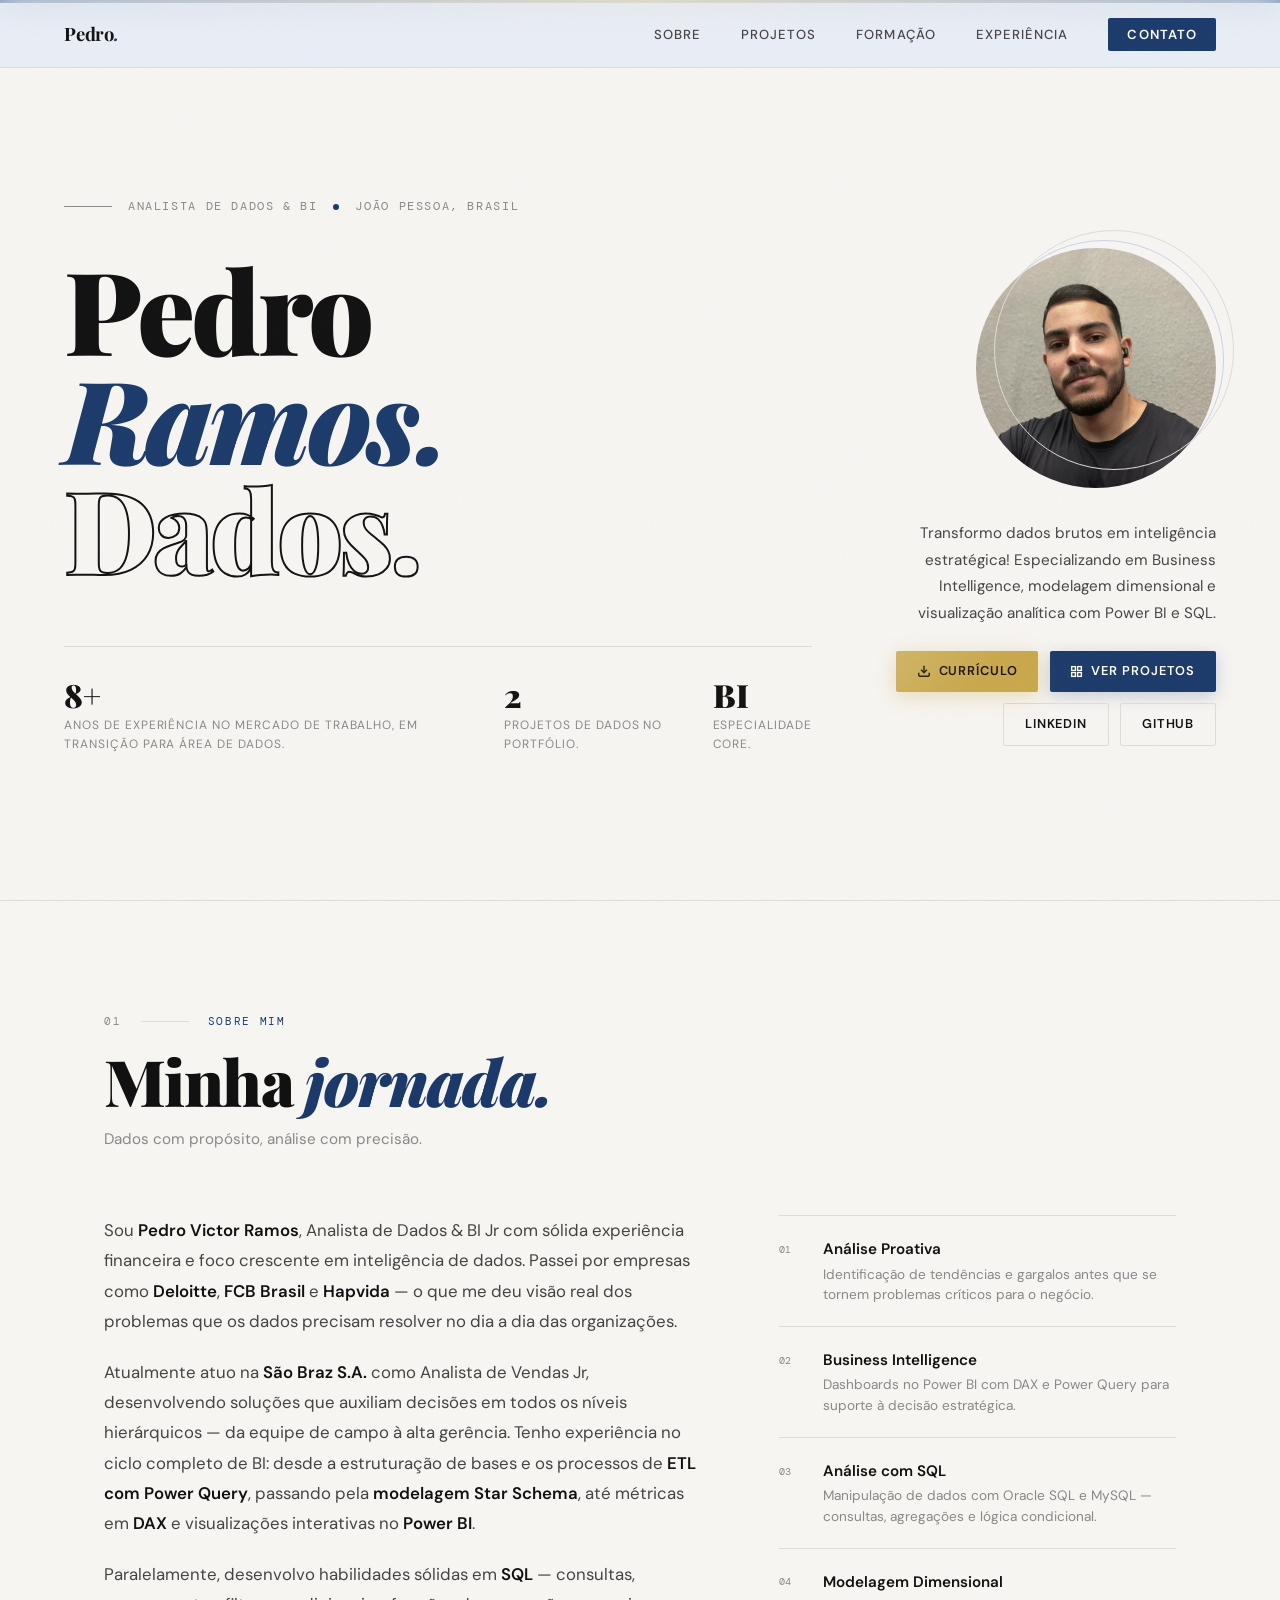
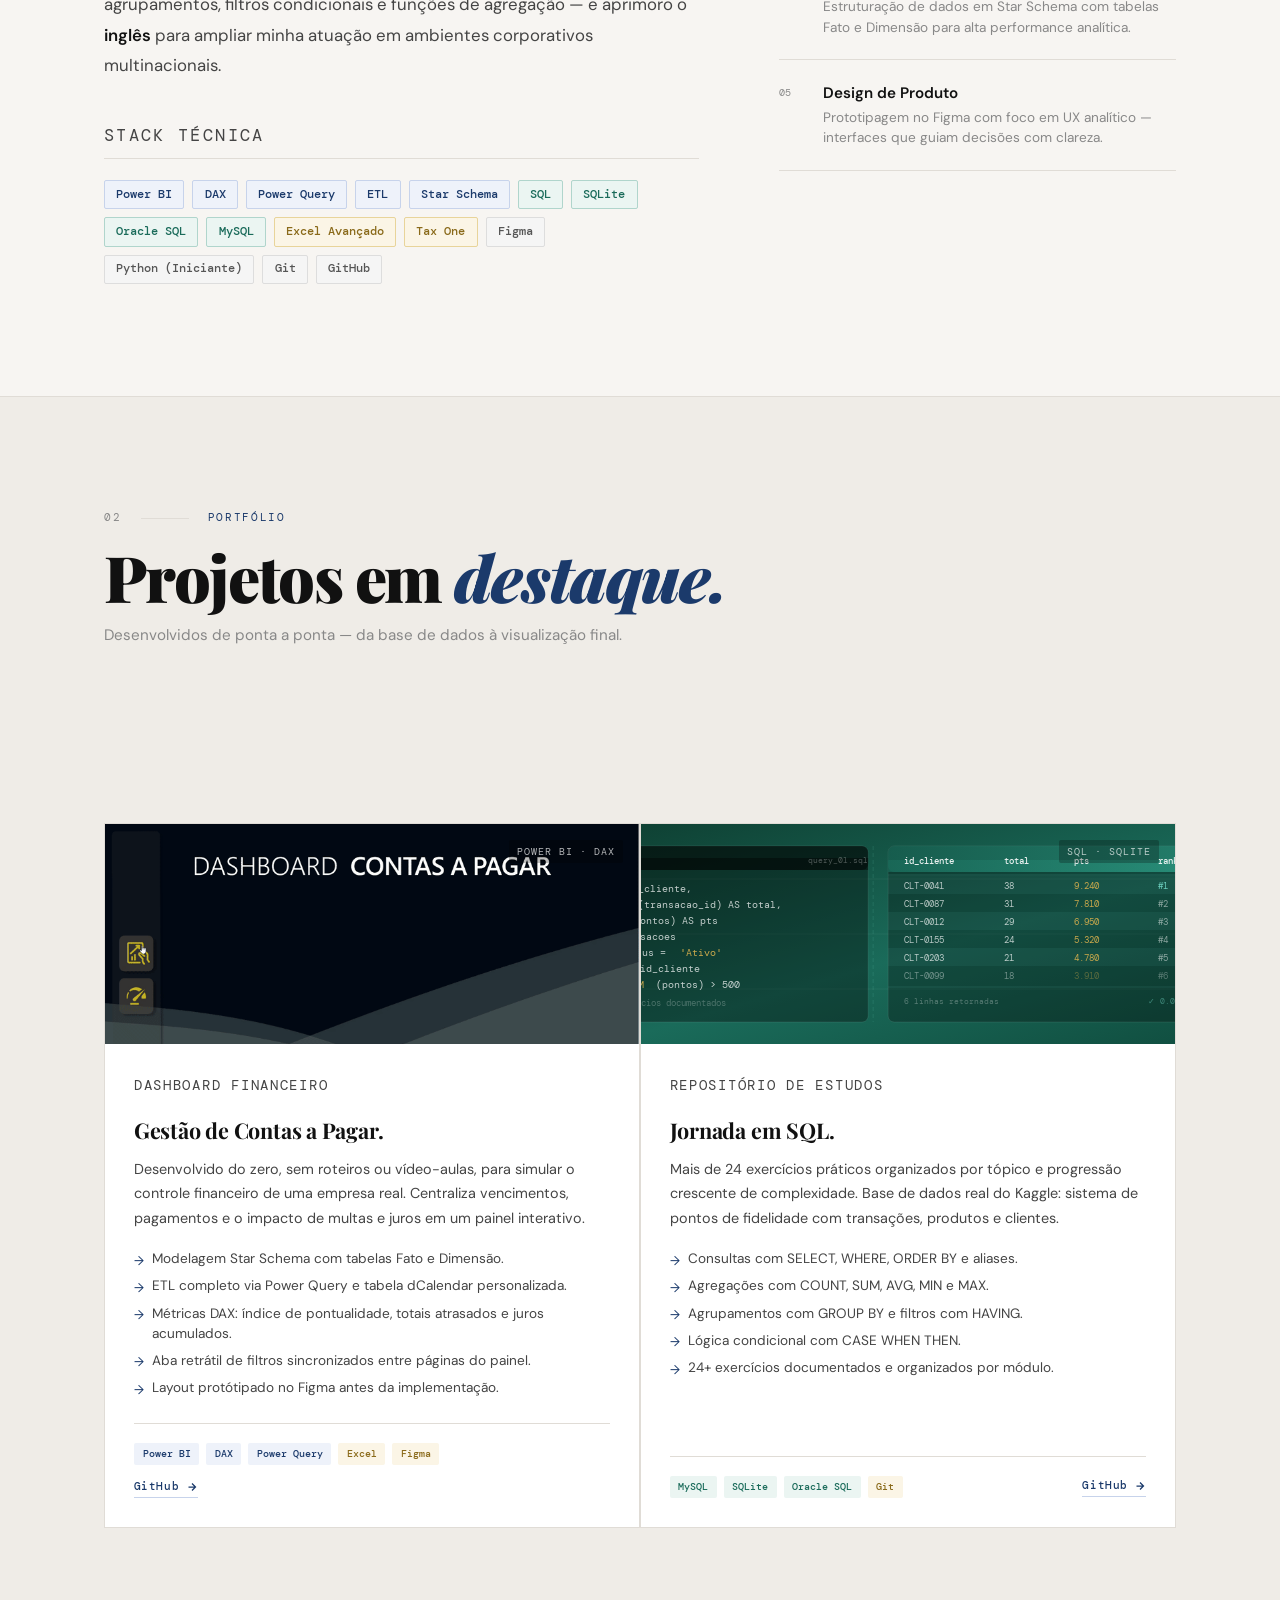
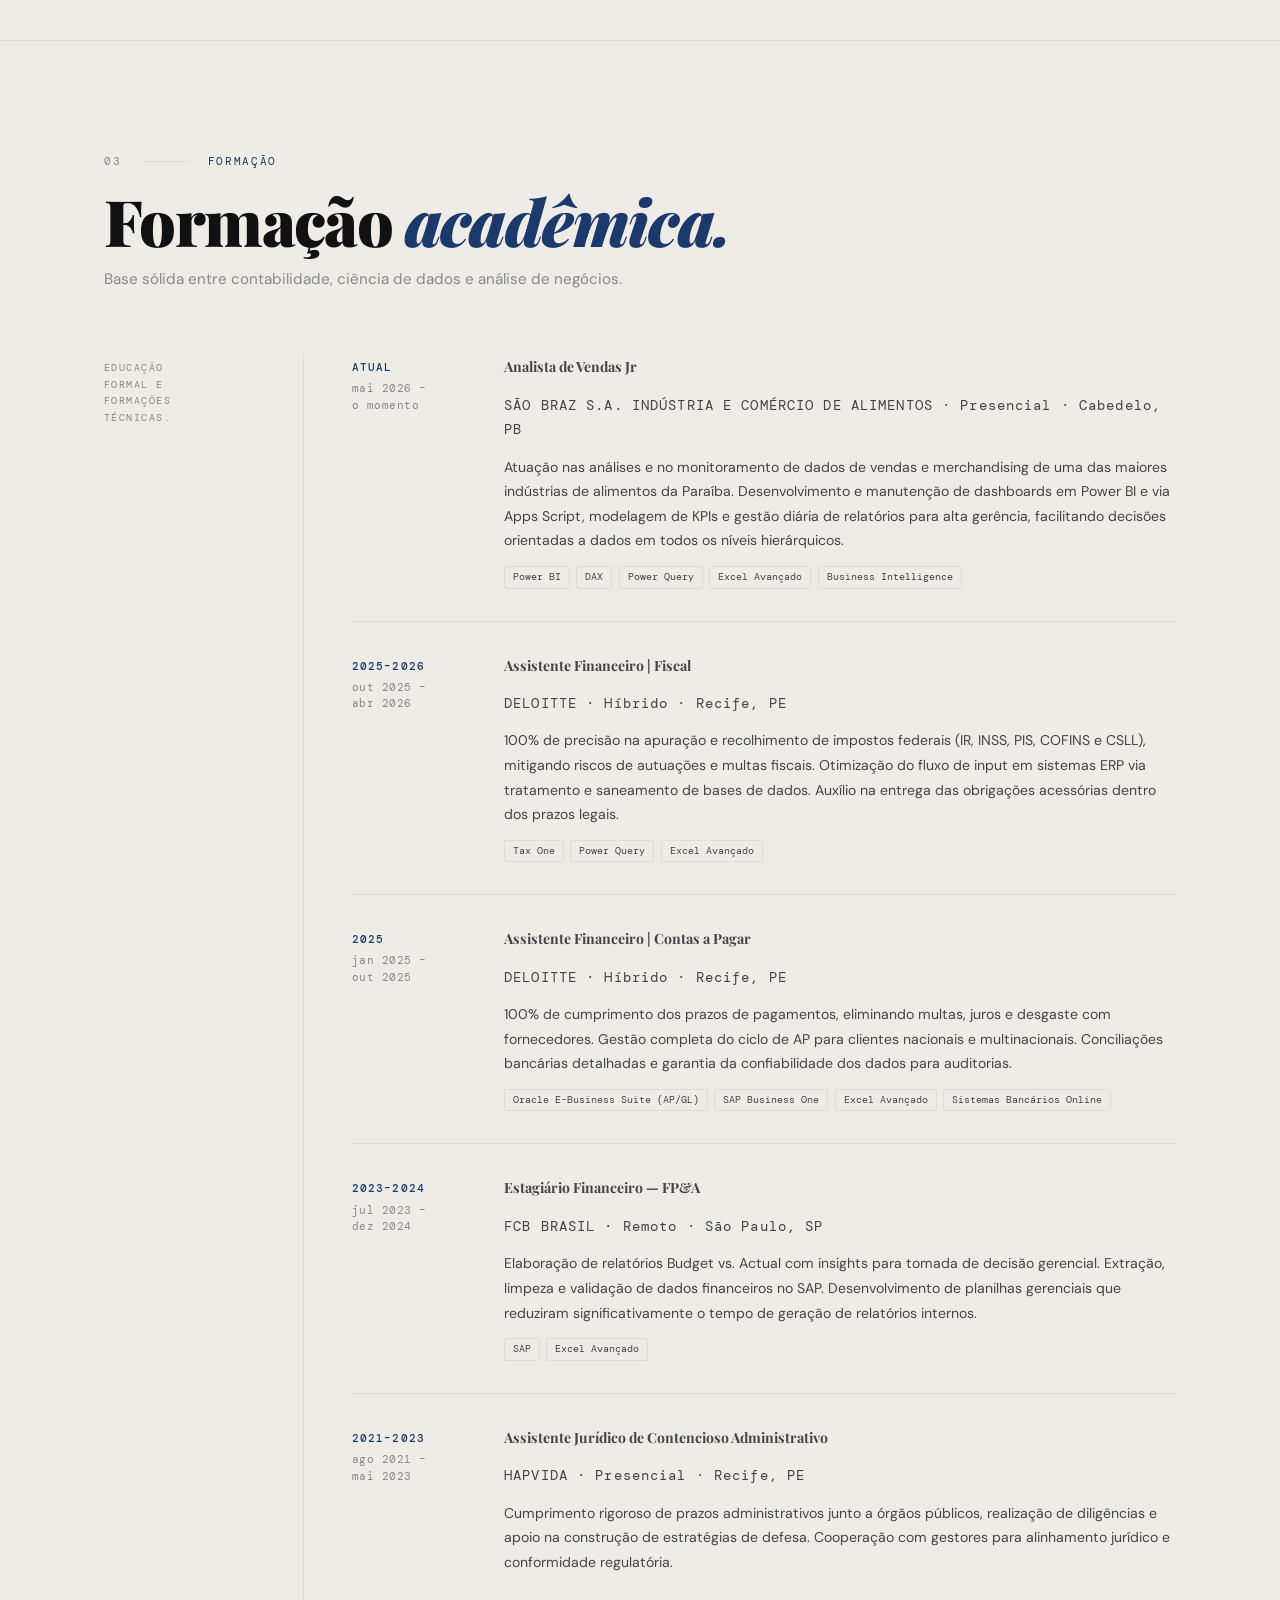
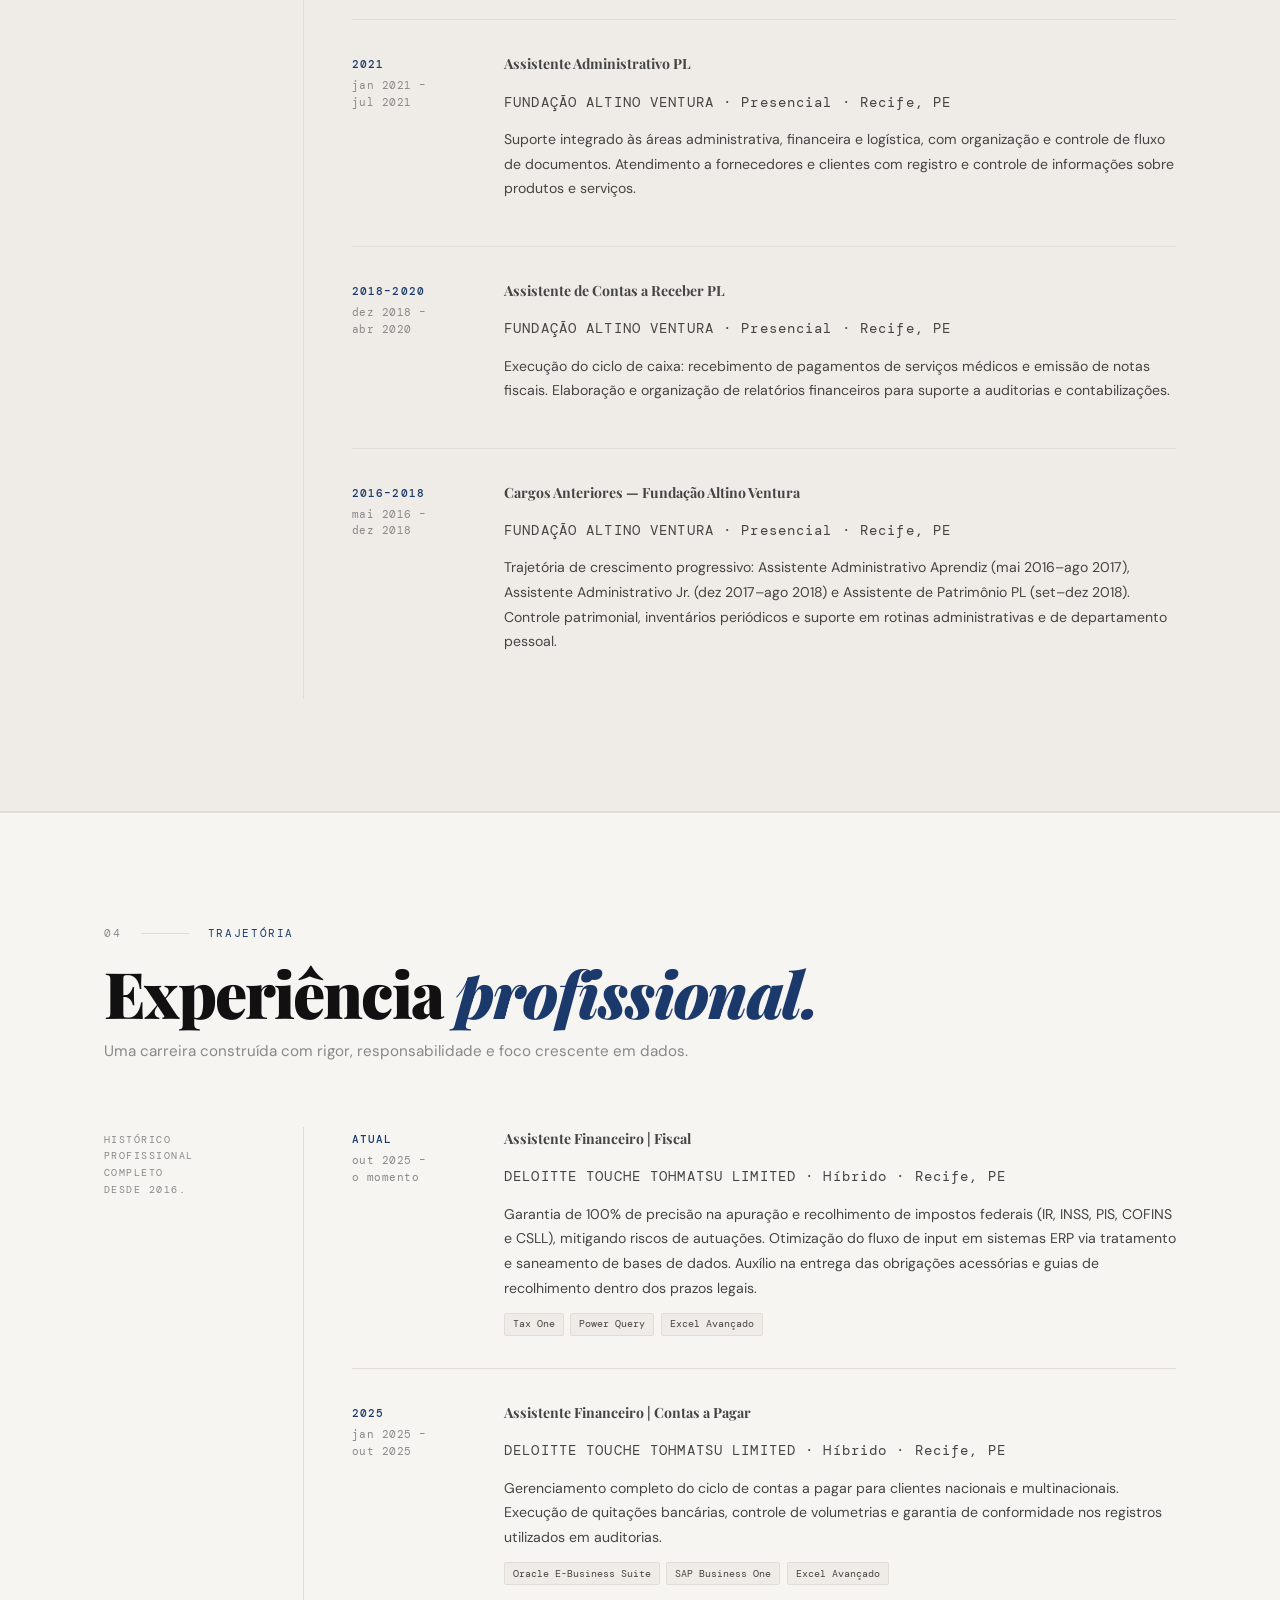
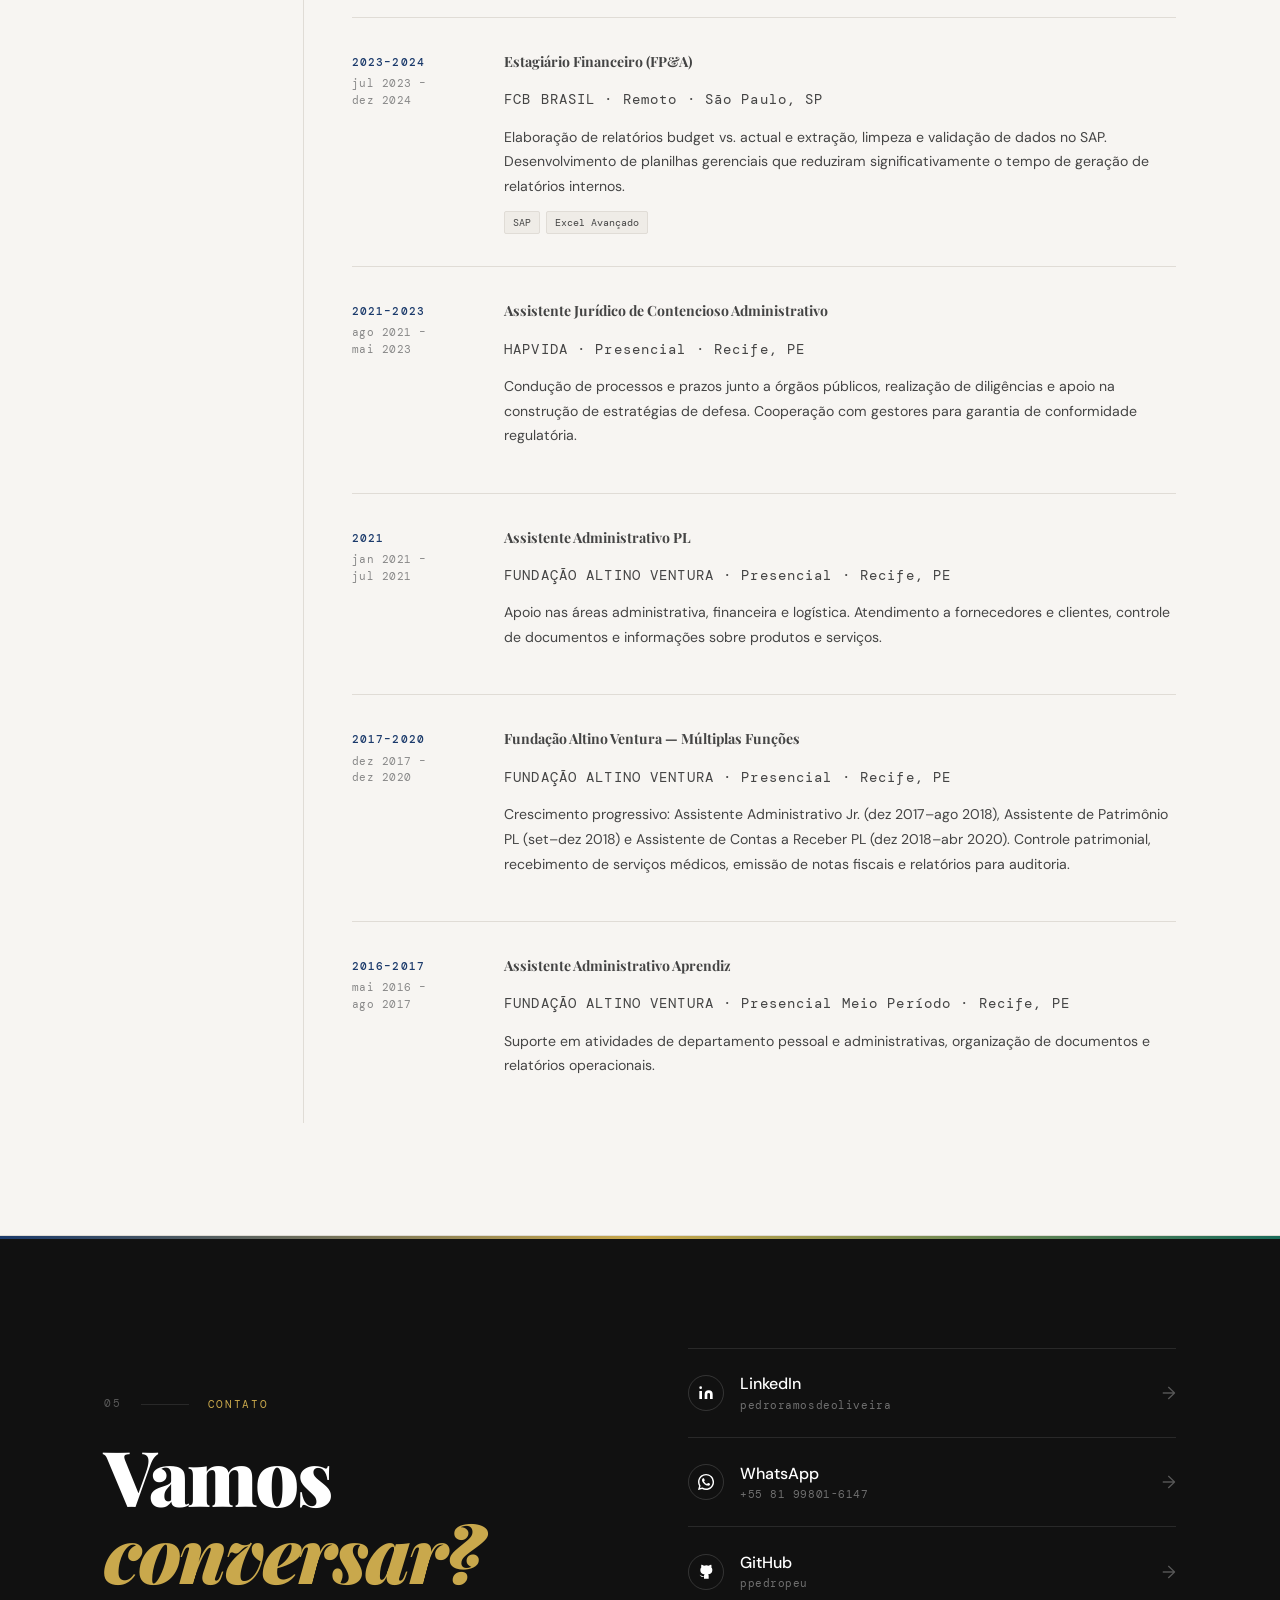
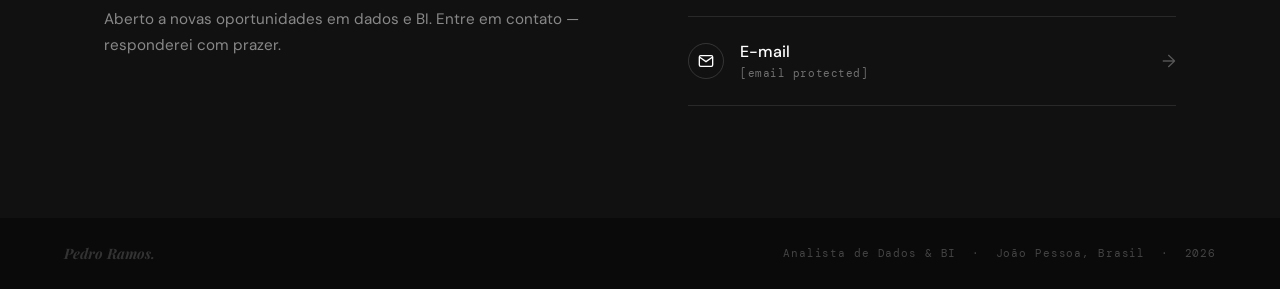
==== commit 046d83dd: "Update index.html" ====
--- a/index.html
+++ b/index.html
@@ -1364,7 +1364,7 @@
           <div class="exp-body">
             <p class="exp-role">Analista de Vendas Jr</p>
             <p class="exp-company">SÃO BRAZ S.A. INDÚSTRIA E COMÉRCIO DE ALIMENTOS · Presencial · Cabedelo, PB</p>
-            <p>Atuação nas análises e no monitoramento de dados de vendas e merchandising de uma das maiores indústrias de alimentos da Paraíba. Desenvolvimento de dashboards em Power BI, modelagem de KPIs com DAX e gestão diária de relatórios para alta gerência e supervisores, facilitando decisões orientadas a dados em todos os níveis hierárquicos.</p>
+            <p>Atuação nas análises e no monitoramento de dados de vendas e merchandising de uma das maiores indústrias de alimentos da Paraíba. Desenvolvimento e manutenção de dashboards em Power BI e via Apps Script, modelagem de KPIs e gestão diária de relatórios para alta gerência, facilitando decisões orientadas a dados em todos os níveis hierárquicos.</p>
             <div class="exp-stack">
               <span class="etag">Power BI</span>
               <span class="etag">DAX</span>
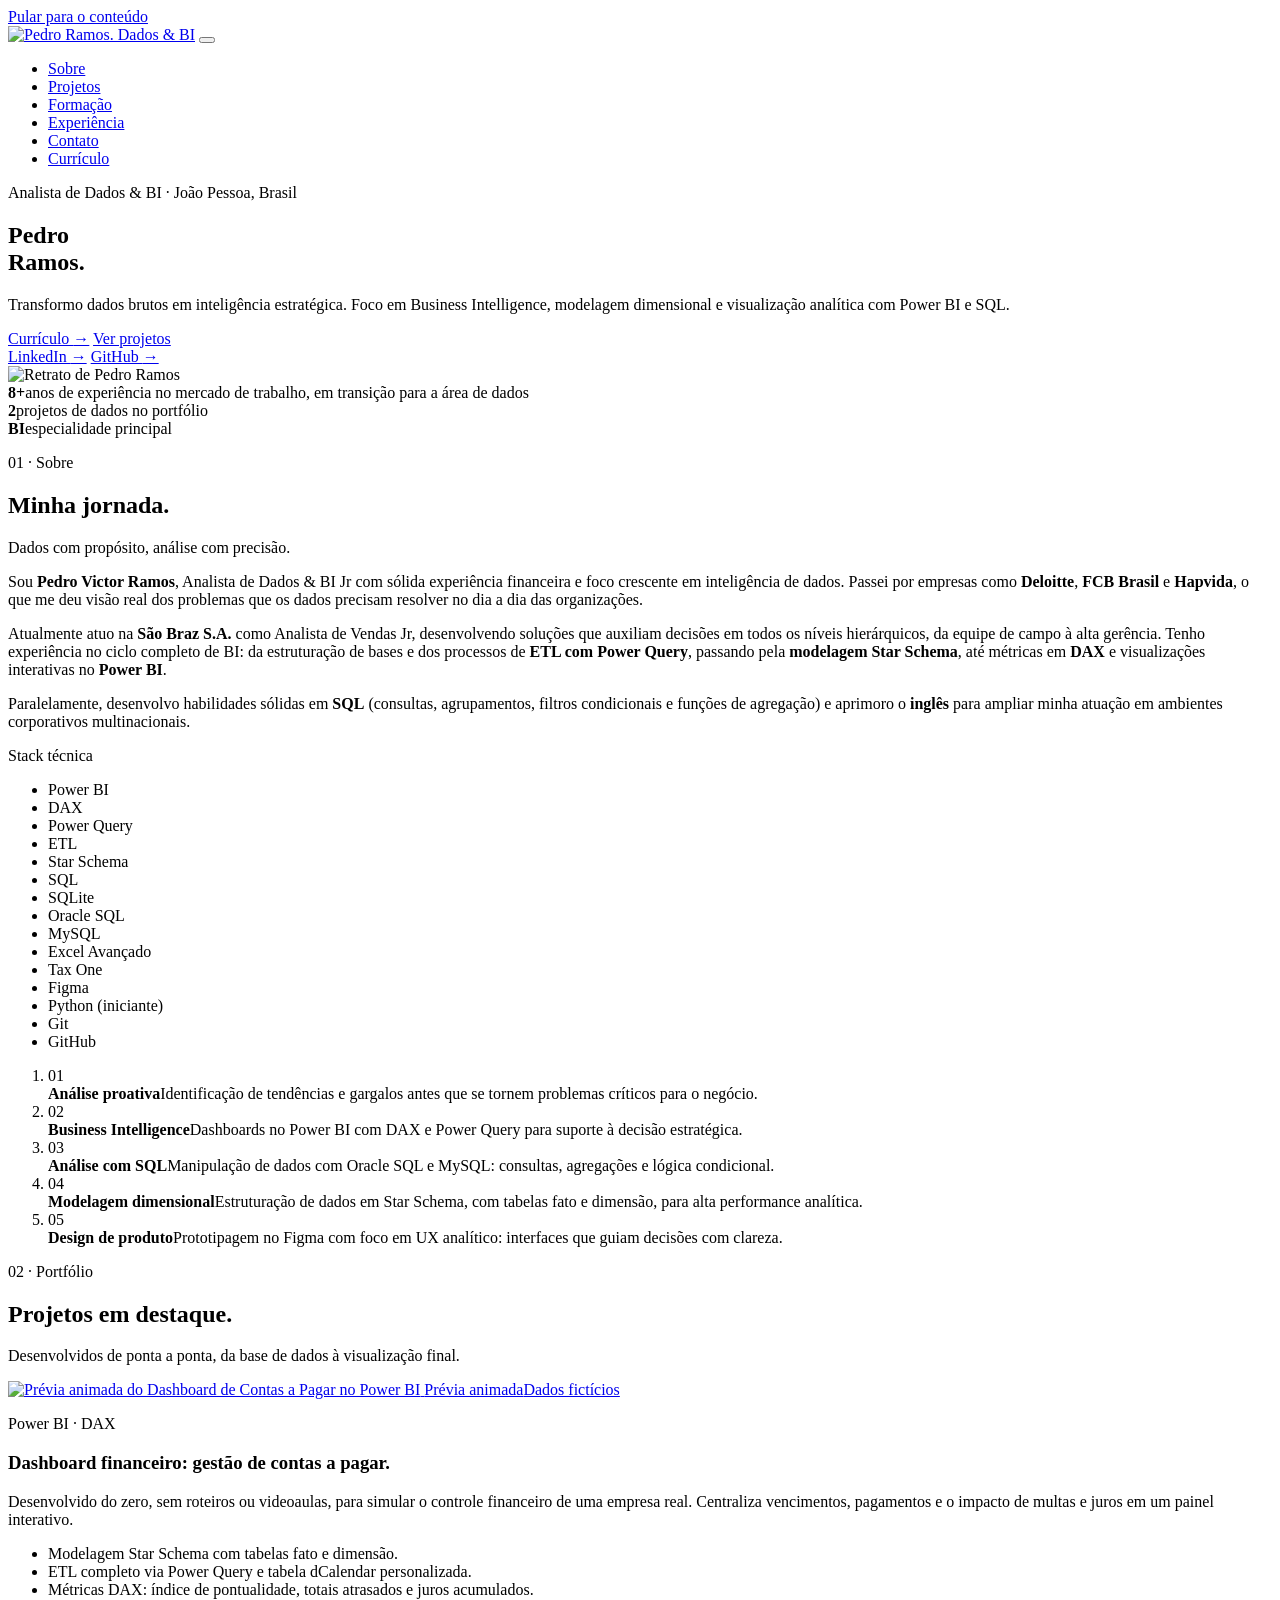
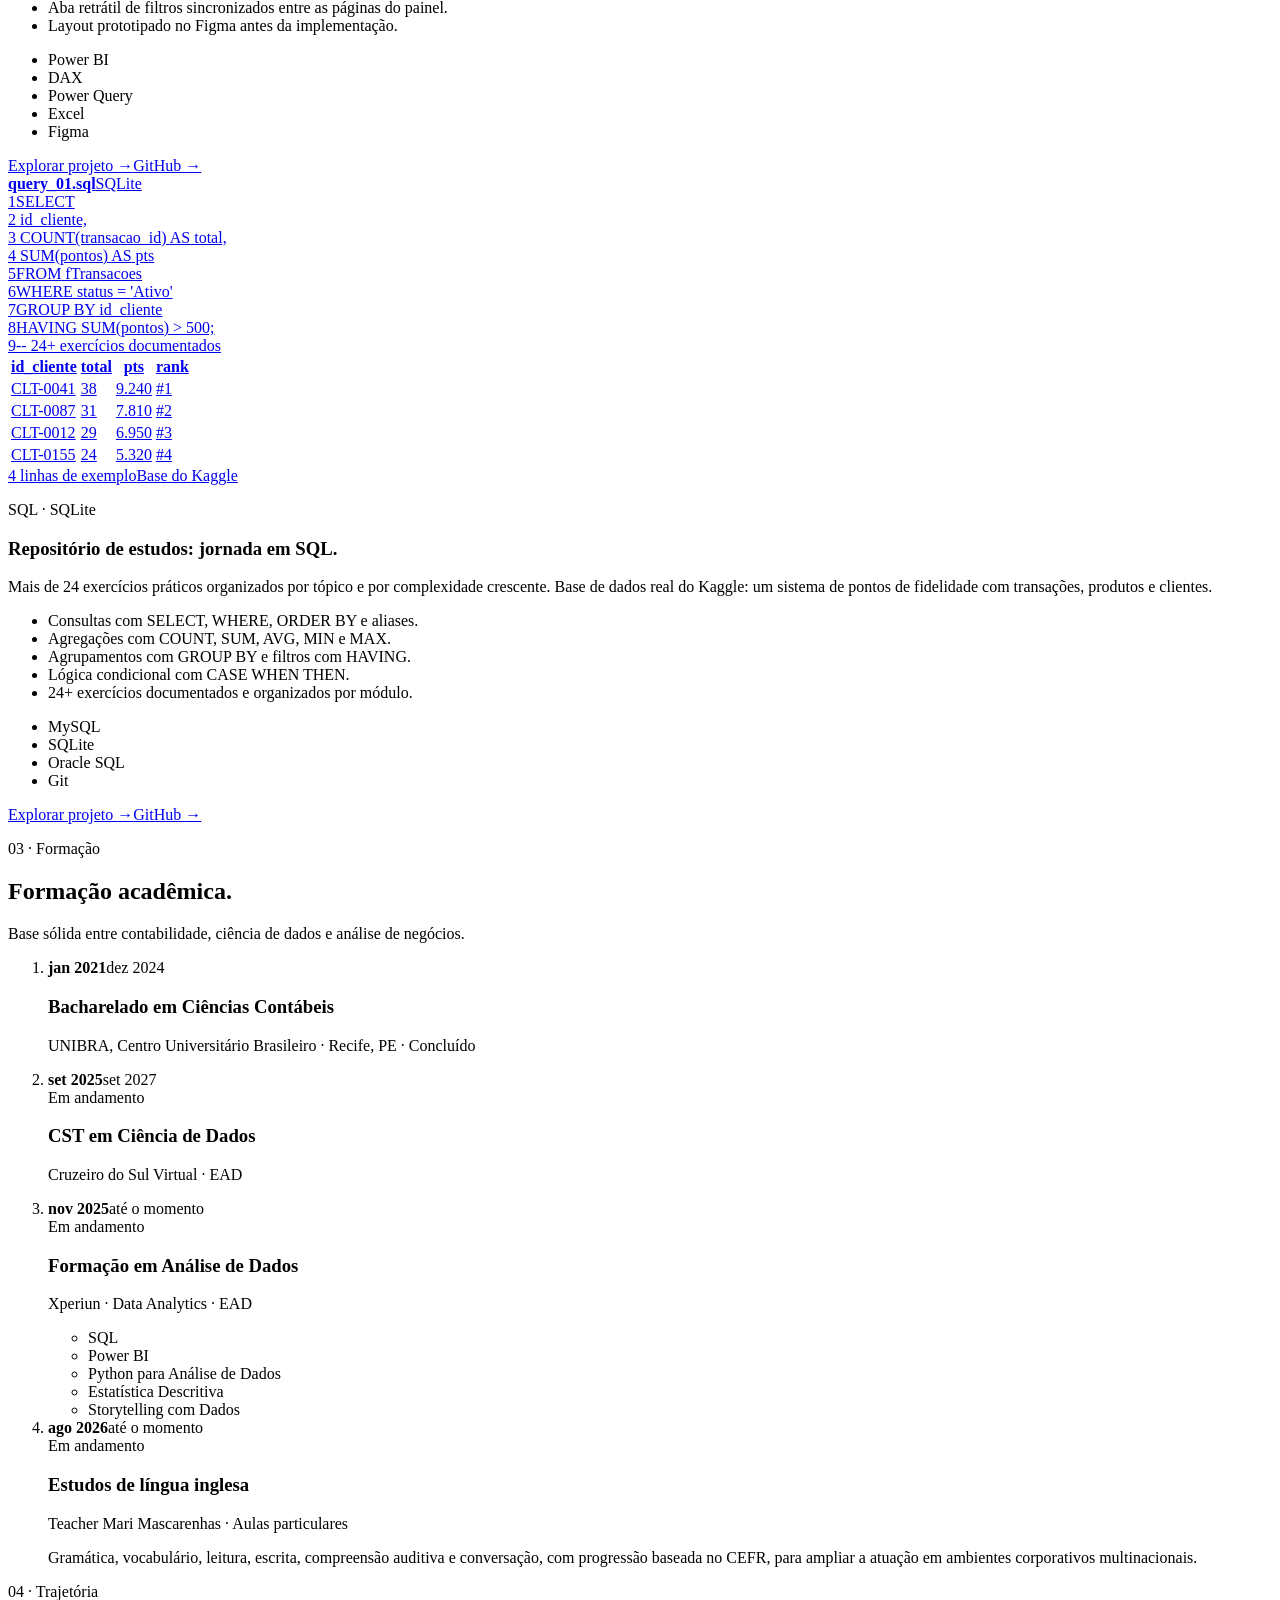
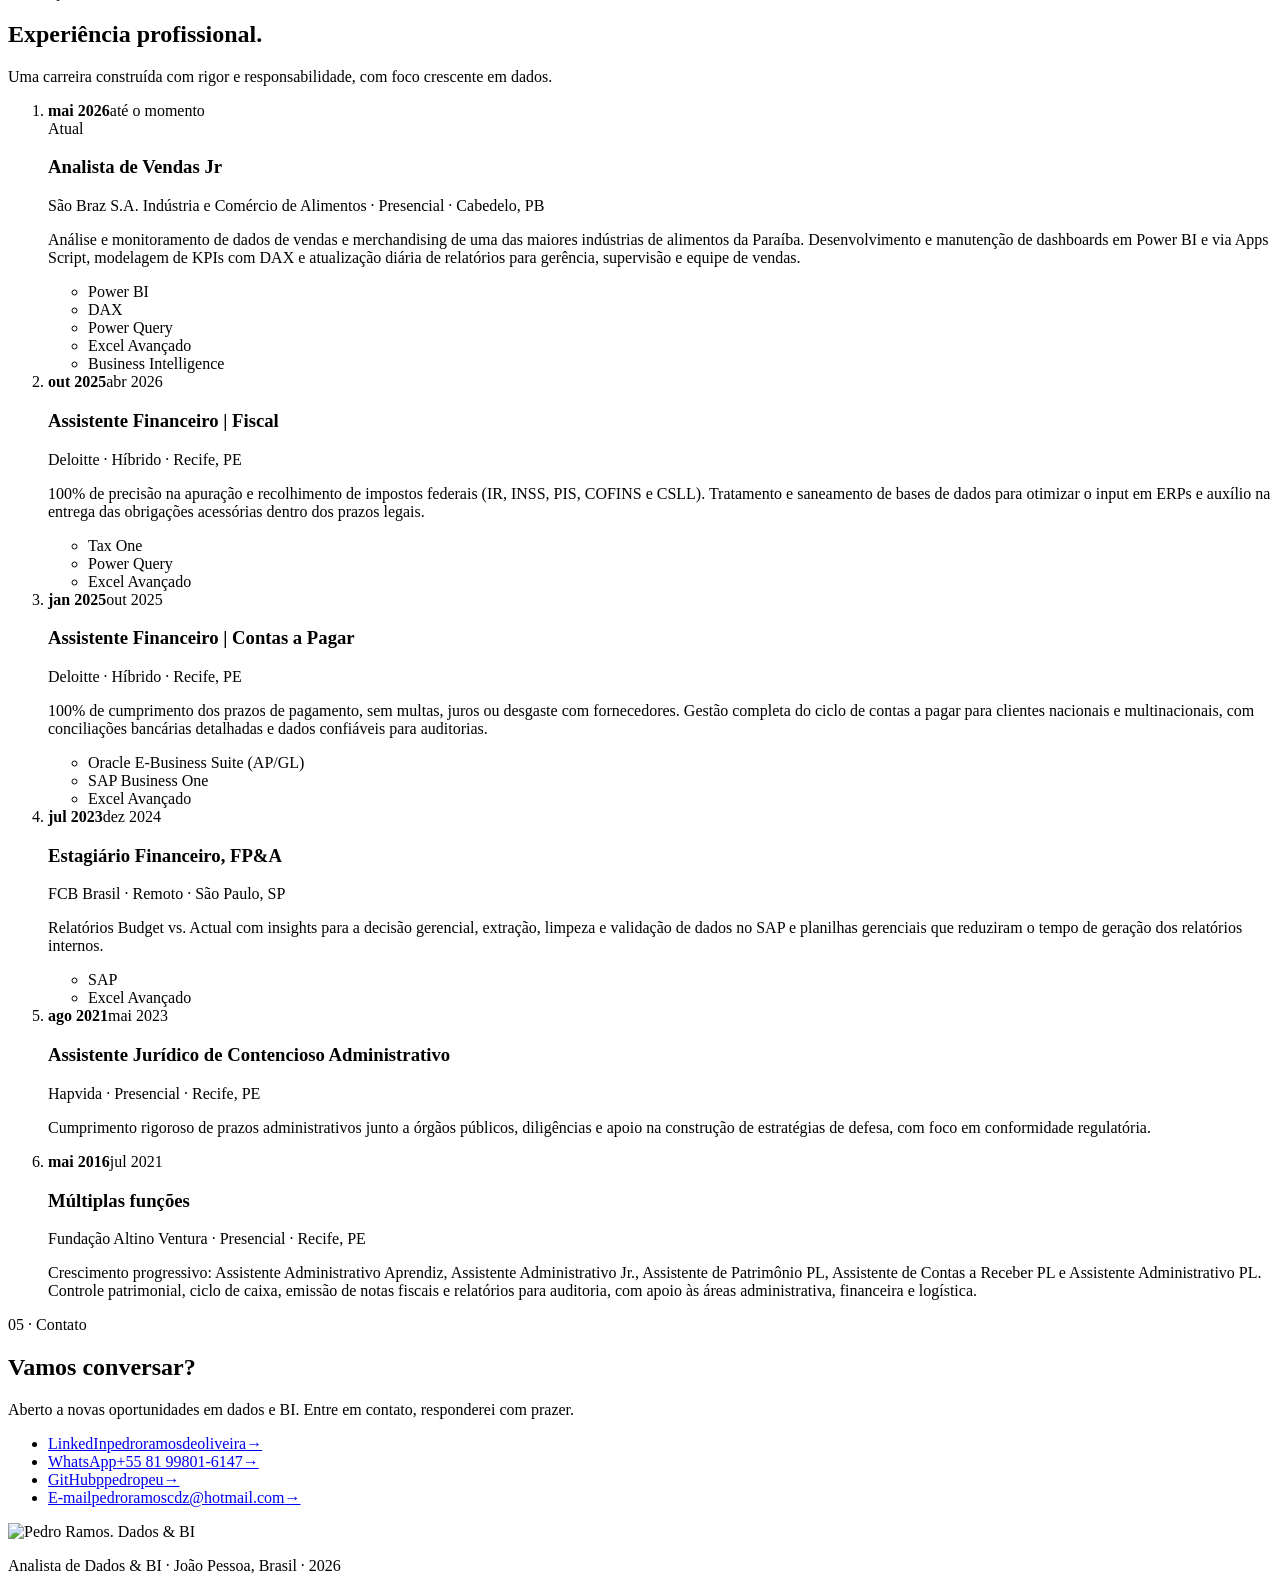
==== commit dba18406: "Add files via upload" ====
--- a/index.html
+++ b/index.html
@@ -1,1699 +1,283 @@
-<!DOCTYPE html>
+<!doctype html>
 <html lang="pt-BR">
 <head>
-  <meta charset="UTF-8" />
-  <meta name="viewport" content="width=device-width, initial-scale=1.0" />
-  <title>Pedro Ramos · Analista de Dados & BI</title>
-  <link rel="preconnect" href="https://fonts.googleapis.com" />
-  <link rel="preconnect" href="https://fonts.gstatic.com" crossorigin />
-  <link href="https://fonts.googleapis.com/css2?family=Playfair+Display:ital,wght@0,700;0,900;1,700&family=DM+Sans:wght@300;400;500;600&family=DM+Mono:wght@400;500&display=swap" rel="stylesheet" />
-  <style>
-    /* ── RESET ─────────────────────────────────── */
-    *, *::before, *::after { box-sizing: border-box; margin: 0; padding: 0; }
-    html { scroll-behavior: smooth; font-size: 16px; }
-
-    /* ── TOKENS ─────────────────────────────────── */
-    :root {
-      --bg:          #F7F5F2;
-      --bg-warm:     #EFECE7;
-      --bg-card:     #FFFFFF;
-      --ink:         #111111;
-      --ink-2:       #444444;
-      --ink-3:       #888888;
-      --border:      #E0DCD6;
-      --accent:      #1B3A6B;
-      --accent-lt:   #EEF2FA;
-      --accent-mid:  #C7D3EB;
-      --gold:        #C9A84C;
-      --gold-lt:     #FBF5E6;
-      --rust:        #B84C2A;
-      --rust-lt:     #FBF0EC;
-      --teal:        #1A6B5A;
-      --teal-lt:     #EBF5F2;
-
-      --f-display: 'Playfair Display', Georgia, serif;
-      --f-body:    'DM Sans', system-ui, sans-serif;
-      --f-mono:    'DM Mono', 'Courier New', monospace;
-
-      --nav-h: 68px;
-      --max-w: 1200px;
-      --pad-x: clamp(1.5rem, 5vw, 5rem);
-    }
-
-    /* ── BASE ─────────────────────────────────── */
-    body {
-      font-family: var(--f-body);
-      background: var(--bg);
-      color: var(--ink);
-      line-height: 1.6;
-      overflow-x: hidden;
-    }
-
-    /* grain overlay */
-    body::after {
-      content: '';
-      position: fixed;
-      inset: 0;
-      pointer-events: none;
-      z-index: 9999;
-      background-image: url("data:image/svg+xml,%3Csvg xmlns='http://www.w3.org/2000/svg' width='300' height='300'%3E%3Cfilter id='n'%3E%3CfeTurbulence type='fractalNoise' baseFrequency='0.75' numOctaves='4' stitchTiles='stitch'/%3E%3C/filter%3E%3Crect width='300' height='300' filter='url(%23n)' opacity='0.03'/%3E%3C/svg%3E");
-      opacity: 1;
-    }
-
-    /* ── NAV ─────────────────────────────────── */
-    
-    
-    .nav-logo {
-      font-family: var(--f-display);
-      font-size: 1.15rem;
-      font-weight: 700;
-      color: var(--ink);
-      text-decoration: none;
-      letter-spacing: -0.01em;
-    }
-    .nav-logo em { color: var(--accent); font-style: italic; }
-    .nav-links { display: flex; gap: 2.5rem; list-style: none; }
-    .nav-links a {
-      font-size: 0.82rem;
-      font-weight: 500;
-      letter-spacing: 0.08em;
-      text-transform: uppercase;
-      color: var(--ink-2);
-      text-decoration: none;
-      transition: color 0.2s;
-    }
-    .nav-links a:hover { color: var(--accent); }
-    .nav-cta {
-      font-size: 0.82rem !important;
-      font-weight: 600 !important;
-      letter-spacing: 0.08em !important;
-      text-transform: uppercase !important;
-      color: #fff !important;
-      background: var(--accent);
-      padding: 0.5rem 1.2rem;
-      border-radius: 2px;
-      transition: background 0.2s, transform 0.2s !important;
-    }
-    .nav-cta:hover { background: #142d55 !important; transform: translateY(-1px); }
-
-    .nav-burger { display: none; flex-direction: column; gap: 5px; cursor: pointer; background: none; border: none; padding: 4px; }
-    .nav-burger span { display: block; width: 24px; height: 2px; background: var(--ink); border-radius: 1px; }
-
-    /* ── HERO ─────────────────────────────────── */
-    #hero {
-      min-height: 100vh;
-      padding: calc(var(--nav-h) + 4rem) var(--pad-x) 5rem;
-      display: flex;
-      align-items: center;
-      position: relative;
-      overflow: hidden;
-      background: var(--bg);
-    }
-
-    /* decorative rule lines */
-    #hero::before {
-      content: '';
-      position: absolute;
-      top: 0; left: 0; right: 0;
-      height: 3px;
-      background: linear-gradient(90deg, var(--accent) 0%, var(--gold) 50%, var(--accent) 100%);
-    }
-
-    .hero-container {
-      position: relative;
-      z-index: 1;
-      width: 100%;
-      max-width: var(--max-w);
-      margin: 0 auto;
-    }
-
-    /* big decorative number */
-    .hero-eyebrow {
-      display: flex;
-      align-items: center;
-      gap: 1rem;
-      margin-bottom: 2rem;
-    }
-    .hero-eyebrow-line {
-      flex: none;
-      width: 48px; height: 1px;
-      background: var(--ink-3);
-    }
-    .hero-eyebrow-tag {
-      font-family: var(--f-mono);
-      font-size: 0.72rem;
-      letter-spacing: 0.14em;
-      text-transform: uppercase;
-      color: var(--ink-3);
-    }
-    .hero-eyebrow-dot {
-      width: 6px; height: 6px;
-      border-radius: 50%;
-      background: var(--accent);
-      animation: blink 2s infinite;
-    }
-    @keyframes blink {
-      0%,100% { opacity: 1; }
-      50% { opacity: 0.3; }
-    }
-
-    .hero-split {
-      display: grid;
-      grid-template-columns: 1fr auto;
-      gap: 4rem;
-      align-items: end;
-    }
-
-    .hero-heading {
-      font-family: var(--f-display);
-      font-size: clamp(3.8rem, 9vw, 8.5rem);
-      font-weight: 900;
-      line-height: 0.95;
-      letter-spacing: -0.03em;
-      color: var(--ink);
-    }
-    .hero-heading .line-italic {
-      font-style: italic;
-      color: var(--accent);
-      display: block;
-    }
-    .hero-heading .line-outline {
-      display: block;
-      -webkit-text-stroke: 2px var(--ink);
-      color: transparent;
-    }
-
-    .hero-right {
-      display: flex;
-      flex-direction: column;
-      align-items: flex-end;
-      gap: 2rem;
-      padding-bottom: 0.5rem;
-      max-width: 340px;
-    }
-
-    /* photo */
-    .hero-photo-frame {
-      position: relative;
-      width: 240px; height: 240px;
-    }
-    .hero-photo-frame::before {
-      content: '';
-      position: absolute;
-      inset: -8px -8px 8px 8px;
-      border: 1.5px solid var(--accent-mid);
-      border-radius: 50%;
-      pointer-events: none;
-    }
-    .hero-photo-frame::after {
-      content: '';
-      position: absolute;
-      inset: -18px -18px 18px 18px;
-      border: 1px solid var(--border);
-      border-radius: 50%;
-      pointer-events: none;
-    }
-    .hero-photo-frame img {
-      width: 240px; height: 240px;
-      border-radius: 50%;
-      object-fit: cover;
-      object-position: center top;
-      display: block;
-      filter: grayscale(15%);
-      transition: filter 0.4s, transform 0.4s;
-    }
-    .hero-photo-frame:hover img {
-      filter: grayscale(0%);
-      transform: scale(1.03);
-    }
-
-    .hero-desc-block {
-      text-align: right;
-    }
-    .hero-desc {
-      font-size: 0.95rem;
-      color: var(--ink-2);
-      line-height: 1.75;
-      margin-bottom: 1.5rem;
-    }
-
-    /* CTA row */
-    .hero-btns {
-      display: flex;
-      flex-wrap: wrap;
-      gap: 0.7rem;
-      justify-content: flex-end;
-    }
-    .btn {
-      display: inline-flex;
-      align-items: center;
-      gap: 0.5rem;
-      font-family: var(--f-body);
-      font-size: 0.8rem;
-      font-weight: 600;
-      letter-spacing: 0.07em;
-      text-transform: uppercase;
-      padding: 0.65rem 1.3rem;
-      text-decoration: none;
-      border: none;
-      cursor: pointer;
-      border-radius: 2px;
-      transition: transform 0.2s, box-shadow 0.2s, background 0.2s, color 0.2s;
-    }
-    .btn-primary {
-      background: var(--accent);
-      color: #fff;
-      box-shadow: 0 4px 16px rgba(27,58,107,0.22);
-    }
-    .btn-primary:hover { background: #142d55; transform: translateY(-2px); box-shadow: 0 8px 24px rgba(27,58,107,0.3); }
-    .btn-ghost {
-      background: transparent;
-      color: var(--ink);
-      border: 1.5px solid var(--border);
-    }
-    .btn-ghost:hover { border-color: var(--accent); color: var(--accent); transform: translateY(-1px); }
-    .btn-download {
-      background: var(--gold);
-      color: #1a1000;
-      box-shadow: 0 4px 20px rgba(201,168,76,0.35);
-      position: relative;
-      overflow: hidden;
-    }
-    .btn-download::before {
-      content: '';
-      position: absolute;
-      inset: 0;
-      background: linear-gradient(135deg, rgba(255,255,255,0.15) 0%, transparent 60%);
-      pointer-events: none;
-    }
-    .btn-download:hover {
-      background: #b8952e;
-      transform: translateY(-2px);
-      box-shadow: 0 8px 28px rgba(201,168,76,0.5);
-    }
-
-    /* hero bottom bar */
-    .hero-stats {
-      display: flex;
-      gap: 3rem;
-      margin-top: 4rem;
-      padding-top: 2rem;
-      border-top: 1px solid var(--border);
-    }
-    .hero-stat {}
-    .hero-stat-num {
-      font-family: var(--f-display);
-      font-size: 2rem;
-      font-weight: 900;
-      color: var(--ink);
-      line-height: 1;
-    }
-    .hero-stat-label {
-      font-size: 0.75rem;
-      letter-spacing: 0.08em;
-      text-transform: uppercase;
-      color: var(--ink-3);
-      margin-top: 0.3rem;
-    }
-
-    /* ── SECTION WRAPPER ─────────────────────────────────── */
-    .section-wrap {
-      padding: 7rem var(--pad-x);
-      max-width: var(--max-w);
-      margin: 0 auto;
-    }
-
-    /* big section number — editorial marker */
-    .section-marker {
-      display: flex;
-      align-items: center;
-      gap: 1.2rem;
-      margin-bottom: 1rem;
-    }
-    .section-num {
-      font-family: var(--f-mono);
-      font-size: 0.7rem;
-      letter-spacing: 0.15em;
-      color: var(--ink-3);
-    }
-    .section-rule {
-      flex: 1;
-      height: 1px;
-      background: var(--border);
-      max-width: 48px;
-    }
-    .section-tag {
-      font-family: var(--f-mono);
-      font-size: 0.68rem;
-      letter-spacing: 0.15em;
-      text-transform: uppercase;
-      color: var(--accent);
-    }
-
-    h2.editorial {
-      font-family: var(--f-display);
-      font-size: clamp(2.4rem, 5vw, 4.2rem);
-      font-weight: 900;
-      line-height: 1.05;
-      letter-spacing: -0.025em;
-      color: var(--ink);
-      margin-bottom: 0.3rem;
-    }
-    h2.editorial em {
-      font-style: italic;
-      color: var(--accent);
-    }
-    .section-sub {
-      font-size: 0.95rem;
-      color: var(--ink-3);
-      margin-bottom: 4rem;
-      margin-top: 0.8rem;
-    }
-
-    /* full-width divider sections */
-    .section-full {
-      background: var(--bg-warm);
-      border-top: 1px solid var(--border);
-      border-bottom: 1px solid var(--border);
-    }
-
-    /* ── SOBRE ─────────────────────────────────── */
-    #sobre { background: var(--bg); }
-
-    .sobre-layout {
-      display: grid;
-      grid-template-columns: 1.2fr 0.8fr;
-      gap: 5rem;
-      align-items: start;
-    }
-
-    .sobre-text p {
-      font-size: 1.05rem;
-      color: var(--ink-2);
-      line-height: 1.8;
-      margin-bottom: 1.3rem;
-    }
-    .sobre-text p strong { color: var(--ink); font-weight: 600; }
-
-    /* stack grid */
-    .stack-heading {
-      font-family: var(--f-mono);
-      font-size: 0.68rem;
-      letter-spacing: 0.14em;
-      text-transform: uppercase;
-      color: var(--ink-3);
-      margin-top: 2.5rem;
-      margin-bottom: 1rem;
-      padding-bottom: 0.5rem;
-      border-bottom: 1px solid var(--border);
-    }
-    .stack-grid {
-      display: flex;
-      flex-wrap: wrap;
-      gap: 0.5rem;
-    }
-    .stag {
-      font-family: var(--f-mono);
-      font-size: 0.72rem;
-      font-weight: 500;
-      padding: 0.28rem 0.7rem;
-      border-radius: 2px;
-      border: 1px solid transparent;
-      transition: transform 0.15s;
-      cursor: default;
-    }
-    .stag:hover { transform: translateY(-2px); }
-    .stag-bi    { background: var(--accent-lt); color: var(--accent); border-color: var(--accent-mid); }
-    .stag-sql   { background: var(--teal-lt); color: var(--teal); border-color: #b0d5cc; }
-    .stag-tool  { background: var(--gold-lt); color: #8a6a1a; border-color: #e8d49a; }
-    .stag-other { background: #F5F5F5; color: #555; border-color: #DDD; }
-
-    /* competency cards */
-    .comp-list {
-      display: flex;
-      flex-direction: column;
-      gap: 0;
-    }
-    .comp-item {
-      display: flex;
-      align-items: flex-start;
-      gap: 1rem;
-      padding: 1.3rem 0;
-      border-bottom: 1px solid var(--border);
-      transition: padding-left 0.2s;
-    }
-    .comp-item:first-child { border-top: 1px solid var(--border); }
-    .comp-item:hover { padding-left: 0.5rem; }
-    .comp-num {
-      font-family: var(--f-mono);
-      font-size: 0.65rem;
-      color: var(--ink-3);
-      margin-top: 0.3rem;
-      flex-shrink: 0;
-      width: 28px;
-    }
-    .comp-body h4 {
-      font-family: var(--f-body);
-      font-size: 0.95rem;
-      font-weight: 600;
-      color: var(--ink);
-      margin-bottom: 0.2rem;
-    }
-    .comp-body p {
-      font-size: 0.85rem;
-      color: var(--ink-3);
-      line-height: 1.5;
-    }
-
-    /* ── PROJETOS ─────────────────────────────────── */
-    #projetos { background: var(--bg-warm); }
-
-    .proj-grid {
-      display: grid;
-      grid-template-columns: 1fr 1fr;
-      gap: 1.5px;
-      background: var(--border);
-      border: 1.5px solid var(--border);
-    }
-
-    .proj-card {
-      background: var(--bg-card);
-      display: flex;
-      flex-direction: column;
-      overflow: hidden;
-      transition: background 0.2s;
-    }
-    .proj-card:hover { background: #FDFCFA; }
-
-    /* image / mockup area */
-    .proj-visual {
-      height: 220px;
-      position: relative;
-      overflow: hidden;
-      display: flex;
-      align-items: center;
-      justify-content: center;
-    }
-    .proj-visual-pbi {
-      background: linear-gradient(135deg, #1B2F5E 0%, #1B3A6B 40%, #2E5299 70%, #C9A84C 100%);
-    }
-    .proj-visual-sql {
-      background: linear-gradient(135deg, #0D3B2E 0%, #1A6B5A 40%, #2D9B84 70%, #6BCEBD 100%);
-    }
-    .proj-visual-gif {
-      background: #0A0E1A;
-      padding: 0;
-    }
-    .proj-gif {
-      width: 100%;
-      height: 100%;
-      object-fit: cover;
-      object-position: center top;
-      display: block;
-      border-radius: 0;
-      transition: transform 0.4s ease;
-    }
-    .proj-card:hover .proj-gif {
-      transform: scale(1.03);
-    }
-
-    /* mock UI elements inside visual */
-    .mock-ui {
-      position: absolute; inset: 0;
-      padding: 1.2rem;
-      display: flex;
-      flex-direction: column;
-      gap: 0.6rem;
-    }
-    .mock-topbar {
-      display: flex; gap: 0.4rem;
-    }
-    .mock-dot {
-      width: 8px; height: 8px; border-radius: 50%;
-      background: rgba(255,255,255,0.25);
-    }
-    .mock-bars {
-      display: flex;
-      align-items: flex-end;
-      gap: 0.35rem;
-      margin-top: auto;
-      padding-bottom: 0.5rem;
-    }
-    .mock-bar {
-      border-radius: 2px 2px 0 0;
-      background: rgba(255,255,255,0.18);
-      flex: 1;
-    }
-    .mock-bar.hi { background: rgba(255,255,255,0.5); }
-    .mock-line {
-      height: 1px;
-      background: rgba(255,255,255,0.15);
-      border-radius: 1px;
-    }
-    .mock-line.w60 { width: 60%; }
-    .mock-line.w80 { width: 80%; }
-    .mock-line.w40 { width: 40%; }
-
-    /* sql mock */
-    .mock-code {
-      display: flex;
-      flex-direction: column;
-      gap: 0.5rem;
-      padding: 1rem;
-      font-family: var(--f-mono);
-      font-size: 0.7rem;
-      margin-top: auto;
-    }
-    .mock-code-line {
-      display: flex; gap: 0.6rem; align-items: center;
-    }
-    .kw { color: #6BCEBD; }
-    .fn { color: #C9A84C; }
-    .cm { color: rgba(255,255,255,0.35); }
-    .tx { color: rgba(255,255,255,0.7); }
-
-    .proj-label {
-      position: absolute;
-      top: 1rem; right: 1rem;
-      font-family: var(--f-mono);
-      font-size: 0.62rem;
-      letter-spacing: 0.1em;
-      text-transform: uppercase;
-      color: rgba(255,255,255,0.7);
-      background: rgba(0,0,0,0.25);
-      padding: 0.2rem 0.5rem;
-      border-radius: 2px;
-    }
-
-    .proj-content { padding: 1.8rem; flex: 1; display: flex; flex-direction: column; }
-    .proj-eyebrow {
-      font-family: var(--f-mono);
-      font-size: 0.65rem;
-      letter-spacing: 0.12em;
-      text-transform: uppercase;
-      color: var(--ink-3);
-      margin-bottom: 0.6rem;
-    }
-    .proj-content h3 {
-      font-family: var(--f-display);
-      font-size: 1.35rem;
-      font-weight: 700;
-      line-height: 1.25;
-      letter-spacing: -0.01em;
-      color: var(--ink);
-      margin-bottom: 0.8rem;
-    }
-    .proj-content p {
-      font-size: 0.9rem;
-      color: var(--ink-2);
-      line-height: 1.7;
-      margin-bottom: 1.2rem;
-    }
-    .proj-bullets {
-      list-style: none;
-      margin-bottom: 1.5rem;
-      display: flex;
-      flex-direction: column;
-      gap: 0.4rem;
-    }
-    .proj-bullets li {
-      display: flex;
-      align-items: flex-start;
-      gap: 0.5rem;
-      font-size: 0.85rem;
-      color: var(--ink-2);
-      line-height: 1.5;
-    }
-    .proj-bullets li::before {
-      content: '→';
-      color: var(--accent);
-      flex-shrink: 0;
-      font-size: 0.8rem;
-      margin-top: 0.1rem;
-    }
-    .proj-footer {
-      margin-top: auto;
-      padding-top: 1.2rem;
-      border-top: 1px solid var(--border);
-      display: flex;
-      align-items: center;
-      justify-content: space-between;
-      flex-wrap: wrap;
-      gap: 0.8rem;
-    }
-    .proj-tags { display: flex; flex-wrap: wrap; gap: 0.4rem; }
-    .ptag {
-      font-family: var(--f-mono);
-      font-size: 0.65rem;
-      font-weight: 500;
-      padding: 0.18rem 0.55rem;
-      border-radius: 2px;
-    }
-    .ptag-bi   { background: var(--accent-lt); color: var(--accent); }
-    .ptag-sql  { background: var(--teal-lt); color: var(--teal); }
-    .ptag-tool { background: var(--gold-lt); color: #8a6a1a; }
-    .proj-link {
-      display: inline-flex;
-      align-items: center;
-      gap: 0.4rem;
-      font-family: var(--f-mono);
-      font-size: 0.7rem;
-      font-weight: 500;
-      letter-spacing: 0.05em;
-      color: var(--accent);
-      text-decoration: none;
-      border-bottom: 1px solid var(--accent-mid);
-      padding-bottom: 1px;
-      transition: border-color 0.2s, gap 0.2s;
-    }
-    .proj-link:hover { border-color: var(--accent); gap: 0.7rem; }
-
-    /* ── EXPERIÊNCIA ─────────────────────────────────── */
-    #experiencia { background: var(--bg); }
-
-    .exp-layout {
-      display: grid;
-      grid-template-columns: 200px 1fr;
-      gap: 0;
-    }
-
-    .exp-sidebar {
-      padding-right: 2rem;
-      padding-top: 0.3rem;
-      border-right: 1px solid var(--border);
-    }
-    .exp-sidebar-label {
-      font-family: var(--f-mono);
-      font-size: 0.65rem;
-      letter-spacing: 0.14em;
-      text-transform: uppercase;
-      color: var(--ink-3);
-      line-height: 1.6;
-    }
-
-    .exp-list { padding-left: 3rem; }
-
-    .exp-item {
-      display: grid;
-      grid-template-columns: 120px 1fr;
-      gap: 2rem;
-      padding: 2rem 0;
-      border-bottom: 1px solid var(--border);
-      transition: background 0.2s;
-    }
-    .exp-item:first-child { padding-top: 0; }
-    .exp-item:last-child { border-bottom: none; }
-
-    .exp-period {
-      font-family: var(--f-mono);
-      font-size: 0.7rem;
-      color: var(--ink-3);
-      letter-spacing: 0.04em;
-      line-height: 1.5;
-      padding-top: 0.25rem;
-    }
-    .exp-period strong {
-      display: block;
-      font-family: var(--f-mono);
-      font-size: 0.68rem;
-      letter-spacing: 0.1em;
-      text-transform: uppercase;
-      color: var(--accent);
-      margin-bottom: 0.3rem;
-      font-weight: 500;
-    }
-
-    .exp-body {}
-    .exp-role {
-      font-family: var(--f-display);
-      font-size: 1.15rem;
-      font-weight: 700;
-      color: var(--ink);
-      line-height: 1.2;
-      margin-bottom: 0.25rem;
-    }
-    .exp-company {
-      font-family: var(--f-mono);
-      font-size: 0.72rem;
-      letter-spacing: 0.08em;
-      color: var(--ink-3);
-      margin-bottom: 0.8rem;
-    }
-    .exp-body p {
-      font-size: 0.88rem;
-      color: var(--ink-2);
-      line-height: 1.75;
-      margin-bottom: 0.8rem;
-    }
-    .exp-stack { display: flex; flex-wrap: wrap; gap: 0.4rem; }
-    .etag {
-      font-family: var(--f-mono);
-      font-size: 0.62rem;
-      padding: 0.15rem 0.5rem;
-      border-radius: 2px;
-      background: var(--bg-warm);
-      color: var(--ink-2);
-      border: 1px solid var(--border);
-    }
-
-    /* ── CONTATO ─────────────────────────────────── */
-    #contato {
-      background: var(--ink);
-      color: #fff;
-      position: relative;
-      overflow: hidden;
-    }
-    #contato::before {
-      content: '';
-      position: absolute;
-      top: 0; left: 0; right: 0;
-      height: 3px;
-      background: linear-gradient(90deg, var(--accent) 0%, var(--gold) 50%, var(--teal) 100%);
-    }
-
-    .contact-wrap {
-      padding: 7rem var(--pad-x);
-      max-width: var(--max-w);
-      margin: 0 auto;
-      display: grid;
-      grid-template-columns: 1fr 1fr;
-      gap: 6rem;
-      align-items: center;
-    }
-
-    .contact-left h2 {
-      font-family: var(--f-display);
-      font-size: clamp(2.8rem, 6vw, 5rem);
-      font-weight: 900;
-      line-height: 1;
-      letter-spacing: -0.03em;
-      color: #fff;
-      margin-bottom: 1rem;
-    }
-    .contact-left h2 em {
-      font-style: italic;
-      color: var(--gold);
-    }
-    .contact-sub {
-      font-size: 0.95rem;
-      color: rgba(255,255,255,0.5);
-      line-height: 1.7;
-    }
-
-    .contact-links {
-      display: flex;
-      flex-direction: column;
-      gap: 0;
-    }
-    .clink {
-      display: flex;
-      align-items: center;
-      justify-content: space-between;
-      gap: 1rem;
-      padding: 1.4rem 0;
-      border-bottom: 1px solid rgba(255,255,255,0.1);
-      text-decoration: none;
-      transition: padding-left 0.2s;
-    }
-    .clink:first-child { border-top: 1px solid rgba(255,255,255,0.1); }
-    .clink:hover { padding-left: 0.5rem; }
-    .clink-left {
-      display: flex; align-items: center; gap: 1rem;
-    }
-    .clink-icon {
-      width: 36px; height: 36px;
-      border-radius: 50%;
-      border: 1px solid rgba(255,255,255,0.15);
-      display: flex; align-items: center; justify-content: center;
-      flex-shrink: 0;
-    }
-    .clink-label {
-      font-family: var(--f-body);
-      font-size: 1rem;
-      font-weight: 500;
-      color: #fff;
-    }
-    .clink-detail {
-      font-family: var(--f-mono);
-      font-size: 0.7rem;
-      color: rgba(255,255,255,0.4);
-      letter-spacing: 0.05em;
-    }
-    .clink-arrow {
-      color: rgba(255,255,255,0.3);
-      font-size: 1.1rem;
-      transition: color 0.2s, transform 0.2s;
-    }
-    .clink:hover .clink-arrow { color: var(--gold); transform: translateX(4px); }
-
-    /* ── FOOTER ─────────────────────────────────── */
-    footer {
-      background: #0A0A0A;
-      padding: 1.5rem var(--pad-x);
-      display: flex;
-      align-items: center;
-      justify-content: space-between;
-      flex-wrap: wrap;
-      gap: 0.5rem;
-    }
-    footer p {
-      font-family: var(--f-mono);
-      font-size: 0.68rem;
-      letter-spacing: 0.08em;
-      color: #444;
-    }
-    footer .f-logo {
-      font-family: var(--f-display);
-      font-size: 0.9rem;
-      font-weight: 700;
-      color: #333;
-      font-style: italic;
-    }
-
-    /* ── ANIMATIONS ─────────────────────────────────── */
-    .js-ready .reveal {
-      opacity: 0;
-      transform: translateY(32px);
-      transition: opacity 0.7s ease, transform 0.7s ease;
-    }
-    .js-ready .reveal.in { opacity: 1; transform: translateY(0); }
-    .js-ready .reveal-l {
-      opacity: 0;
-      transform: translateX(-24px);
-      transition: opacity 0.6s ease, transform 0.6s ease;
-    }
-    .js-ready .reveal-l.in { opacity: 1; transform: translateX(0); }
-
-    /* stagger delays */
-    .d1 { transition-delay: 0.05s !important; }
-    .d2 { transition-delay: 0.12s !important; }
-    .d3 { transition-delay: 0.19s !important; }
-    .d4 { transition-delay: 0.26s !important; }
-    .d5 { transition-delay: 0.33s !important; }
-    .d6 { transition-delay: 0.40s !important; }
-    .d7 { transition-delay: 0.47s !important; }
-
-    /* ── RESPONSIVE ─────────────────────────────────── */
-    @media (max-width: 900px) {
-      .hero-split { grid-template-columns: 1fr; }
-      .hero-right { align-items: flex-start; max-width: 100%; }
-      .hero-desc-block { text-align: left; }
-      .hero-btns { justify-content: flex-start; }
-      .hero-photo-frame { display: none; }
-      .sobre-layout { grid-template-columns: 1fr; gap: 3rem; }
-      .proj-grid { grid-template-columns: 1fr; }
-      .exp-layout { grid-template-columns: 1fr; }
-      .exp-sidebar { border-right: none; border-bottom: 1px solid var(--border); padding-right: 0; padding-bottom: 1.5rem; margin-bottom: 2rem; }
-      .exp-list { padding-left: 0; }
-      .exp-item { grid-template-columns: 1fr; gap: 0.5rem; }
-      .contact-wrap { grid-template-columns: 1fr; gap: 3rem; }
-      .hero-stats { flex-wrap: wrap; gap: 1.5rem; }
-    }
-    @media (max-width: 600px) {
-      .nav-links { display: none; }
-      .nav-burger { display: flex; }
-      .nav-links.open {
-        display: flex; flex-direction: column;
-        position: fixed; top: var(--nav-h); left: 0; right: 0;
-        background: rgba(247,245,242,0.98); backdrop-filter: blur(12px);
-        padding: 1.5rem var(--pad-x); gap: 1.2rem;
-        border-bottom: 1px solid var(--border); z-index: 99;
-      }
-    }
-  
-    /* ── clickable card wrapper ── */
-    .proj-card-link { display:contents; text-decoration:none; color:inherit; cursor:pointer; }
-    .proj-card { cursor:pointer; }
-    .proj-card:hover { background:#FDFCFA; transform:translateY(-3px); box-shadow:0 12px 40px rgba(26,35,50,0.10); transition:transform 0.3s, box-shadow 0.3s, background 0.2s; }
-    .proj-card .proj-hover-hint { display:flex; align-items:center; gap:0.4rem; font-family:var(--f-mono); font-size:0.65rem; letter-spacing:0.1em; text-transform:uppercase; color:var(--accent); opacity:0; transform:translateY(4px); transition:opacity 0.2s, transform 0.2s; }
-    .proj-card:hover .proj-hover-hint { opacity:1; transform:translateY(0); }
-
-    /* hide scrollbar */
-    html { scrollbar-width: none; }
-    html::-webkit-scrollbar { display: none; }
-
-  
-    /* ── NAVBAR ── */
-    nav {
-      position: fixed;
-      top: 0; left: 0; right: 0;
-      height: var(--nav-h);
-      z-index: 100;
-      display: flex;
-      align-items: center;
-      justify-content: space-between;
-      padding: 0 var(--pad-x);
-      background: rgba(220, 232, 248, 0.55);
-      backdrop-filter: blur(14px);
-      -webkit-backdrop-filter: blur(14px);
-      border-bottom: 1px solid rgba(168, 189, 212, 0.35);
-      transition: background 0.35s ease, box-shadow 0.35s ease, border-bottom-color 0.35s ease;
-    }
-    nav.scrolled {
-      background: rgba(213, 228, 247, 0.92);
-      backdrop-filter: blur(22px);
-      -webkit-backdrop-filter: blur(22px);
-      box-shadow: 0 2px 20px rgba(28, 53, 87, 0.12);
-      border-bottom: 1.5px solid rgba(168, 189, 212, 0.7);
-    }
-  </style>
+<meta charset="utf-8">
+<meta name="viewport" content="width=device-width, initial-scale=1">
+<title>Pedro Ramos · Analista de Dados & BI</title>
+<meta name="description" content="Portfólio de Pedro Ramos, analista de dados e BI em João Pessoa. Power BI, DAX, Power Query, SQL e modelagem dimensional.">
+<meta name="theme-color" content="#F5F5F7">
+<meta property="og:type" content="website">
+<meta property="og:title" content="Pedro Ramos · Analista de Dados & BI">
+<meta property="og:description" content="Portfólio de Pedro Ramos, analista de dados e BI em João Pessoa. Power BI, DAX, Power Query, SQL e modelagem dimensional.">
+<meta property="og:image" content="https://ppedropeu.github.io/portfolio-pedro-ramos/img/pedro.jpg">
+<meta property="og:url" content="https://ppedropeu.github.io/portfolio-pedro-ramos/">
+<link rel="icon" href="img/pedro.jpg">
+<link rel="preconnect" href="https://fonts.googleapis.com">
+<link rel="preconnect" href="https://fonts.gstatic.com" crossorigin>
+<link rel="stylesheet" href="https://fonts.googleapis.com/css2?family=Geist:wght@400;500;600;700&display=swap">
+<link rel="stylesheet" href="css/style.css">
 </head>
 <body>
-
-<!-- ── NAV ───────────────────────────────── -->
-<nav id="navbar">
-  <a href="#hero" class="nav-logo">Pedro<em>.</em></a>
-  <ul class="nav-links" id="navLinks">
-    <li><a href="#sobre">Sobre</a></li>
-    <li><a href="#projetos">Projetos</a></li>
-    <li><a href="#formacao">Formação</a></li>
-    <li><a href="#experiencia">Experiência</a></li>
-    <li><a href="#contato" class="nav-cta">Contato</a></li>
-  </ul>
-  <button class="nav-burger" id="burger" aria-label="Menu">
-    <span></span><span></span><span></span>
-  </button>
-</nav>
-
-<!-- ── HERO ───────────────────────────────── -->
-<section id="hero">
-  <div class="hero-container">
-
-    <div class="hero-eyebrow reveal">
-      <span class="hero-eyebrow-line"></span>
-      <span class="hero-eyebrow-tag">Analista de Dados &amp; BI</span>
-      <span class="hero-eyebrow-dot"></span>
-      <span class="hero-eyebrow-tag">João Pessoa, Brasil</span>
-    </div>
-
-    <div class="hero-split">
+<a class="skip" href="#conteudo">Pular para o conteúdo</a>
+<header class="nav" id="nav">
+  <div class="wrap">
+    <a class="brand" href="#" aria-label="Pedro Ramos, início"><img src="img/logo.png" alt="Pedro Ramos. Dados &amp; BI" width="133" height="40"></a>
+    <button class="burger" id="burger" aria-label="Abrir menu" aria-expanded="false" aria-controls="menu"><span></span></button>
+    <ul class="menu" id="menu">
+      <li><a href="#sobre">Sobre</a></li><li><a href="#projetos">Projetos</a></li><li><a href="#formacao">Formação</a></li><li><a href="#experiencia">Experiência</a></li><li><a href="#contato">Contato</a></li>
+      <li class="navcta"><a href="curriculo_pedro_ramos.pdf" target="_blank" rel="noopener">Currículo</a></li>
+    </ul>
+  </div>
+</header>
+
+<main id="conteudo">
+
+<section class="hero" id="inicio">
+  <div class="wrap">
+    <div class="grid">
       <div>
-        <h1 class="hero-heading reveal d1">
-          <span>Pedro</span>
-          <span class="line-italic">Ramos.</span>
-          <span class="line-outline">Dados.</span>
-        </h1>
-        <div class="hero-stats reveal d2">
-          <div class="hero-stat">
-            <div class="hero-stat-num">8+</div>
-            <div class="hero-stat-label">Anos de experiência no mercado de trabalho, em transição para área de dados.</div>
-          </div>
-          <div class="hero-stat">
-            <div class="hero-stat-num">2</div>
-            <div class="hero-stat-label">Projetos de dados no portfólio.</div>
-          </div>
-          <div class="hero-stat">
-            <div class="hero-stat-num">BI</div>
-            <div class="hero-stat-label">Especialidade core.</div>
-          </div>
-        </div>
-      </div>
-
-      <div class="hero-right reveal d2">
-        <div class="hero-photo-frame">
-          <img src="[data-uri]" alt="Pedro Ramos" />
-        </div>
-        <div class="hero-desc-block">
-          <p class="hero-desc">
-            Transformo dados brutos em inteligência estratégica! Especializando em Business Intelligence, modelagem dimensional e visualização analítica com Power BI e SQL.
-          </p>
-          <div class="hero-btns">
-            <a href="curriculo_pedro_ramos.pdf" download="Curriculo_Pedro_Ramos.pdf" class="btn btn-download">
-              <svg width="14" height="14" viewBox="0 0 24 24" fill="none" stroke="currentColor" stroke-width="2.5"><path d="M21 15v4a2 2 0 0 1-2 2H5a2 2 0 0 1-2-2v-4"/><polyline points="7 10 12 15 17 10"/><line x1="12" y1="15" x2="12" y2="3"/></svg>
-              Currículo
-            </a>
-            <a href="#projetos" class="btn btn-primary">
-              <svg width="13" height="13" viewBox="0 0 24 24" fill="none" stroke="currentColor" stroke-width="2.5"><rect x="3" y="3" width="7" height="7"/><rect x="14" y="3" width="7" height="7"/><rect x="3" y="14" width="7" height="7"/><rect x="14" y="14" width="7" height="7"/></svg>
-              Ver Projetos
-            </a>
-            <a href="https://www.linkedin.com/in/pedroramosdeoliveira" target="_blank" rel="noopener" class="btn btn-ghost">LinkedIn</a>
-            <a href="https://github.com/ppedropeu" target="_blank" rel="noopener" class="btn btn-ghost">GitHub</a>
-          </div>
-        </div>
-      </div>
-    </div>
-
-  </div>
-</section>
-
-<!-- ── SOBRE ───────────────────────────────── -->
-<section id="sobre" class="section-full">
-  <div class="section-wrap">
-
-    <div class="section-marker reveal">
-      <span class="section-num">01</span>
-      <span class="section-rule"></span>
-      <span class="section-tag">Sobre Mim</span>
-    </div>
-    <h2 class="editorial reveal d1">Minha <em>jornada.</em></h2>
-    <p class="section-sub reveal d2">Dados com propósito, análise com precisão.</p>
-
-    <div class="sobre-layout">
-      <div class="sobre-text">
-        <p class="reveal d1">
-          Sou <strong>Pedro Victor Ramos</strong>, Analista de Dados &amp; BI Jr com sólida experiência financeira e foco crescente em inteligência de dados. Passei por empresas como <strong>Deloitte</strong>, <strong>FCB Brasil</strong> e <strong>Hapvida</strong> — o que me deu visão real dos problemas que os dados precisam resolver no dia a dia das organizações.
-        </p>
-        <p class="reveal d2">
-          Atualmente atuo na <strong>São Braz S.A.</strong> como Analista de Vendas Jr, desenvolvendo soluções que auxiliam decisões em todos os níveis hierárquicos — da equipe de campo à alta gerência. Tenho experiência no ciclo completo de BI: desde a estruturação de bases e os processos de <strong>ETL com Power Query</strong>, passando pela <strong>modelagem Star Schema</strong>, até métricas em <strong>DAX</strong> e visualizações interativas no <strong>Power BI</strong>.
-        </p>
-        <p class="reveal d3">
-          Paralelamente, desenvolvo habilidades sólidas em <strong>SQL</strong> — consultas, agrupamentos, filtros condicionais e funções de agregação — e aprimoro o <strong>inglês</strong> para ampliar minha atuação em ambientes corporativos multinacionais.
-        </p>
-
-        <p class="stack-heading reveal d4">Stack Técnica</p>
-        <div class="stack-grid reveal d4">
-          <span class="stag stag-bi">Power BI</span>
-          <span class="stag stag-bi">DAX</span>
-          <span class="stag stag-bi">Power Query</span>
-          <span class="stag stag-bi">ETL</span>
-          <span class="stag stag-bi">Star Schema</span>
-          <span class="stag stag-sql">SQL</span>
-          <span class="stag stag-sql">SQLite</span>
-          <span class="stag stag-sql">Oracle SQL</span>
-          <span class="stag stag-sql">MySQL</span>
-          <span class="stag stag-tool">Excel Avançado</span>
-          <span class="stag stag-tool">Tax One</span>
-          <span class="stag stag-other">Figma</span>
-          <span class="stag stag-other">Python (Iniciante)</span>
-          <span class="stag stag-other">Git</span>
-          <span class="stag stag-other">GitHub</span>
-        </div>
-      </div>
-
-      <div class="comp-list">
-        <div class="comp-item reveal d1">
-          <span class="comp-num">01</span>
-          <div class="comp-body">
-            <h4>Análise Proativa</h4>
-            <p>Identificação de tendências e gargalos antes que se tornem problemas críticos para o negócio.</p>
-          </div>
-        </div>
-        <div class="comp-item reveal d2">
-          <span class="comp-num">02</span>
-          <div class="comp-body">
-            <h4>Business Intelligence</h4>
-            <p>Dashboards no Power BI com DAX e Power Query para suporte à decisão estratégica.</p>
-          </div>
-        </div>
-        <div class="comp-item reveal d3">
-          <span class="comp-num">03</span>
-          <div class="comp-body">
-            <h4>Análise com SQL</h4>
-            <p>Manipulação de dados com Oracle SQL e MySQL — consultas, agregações e lógica condicional.</p>
-          </div>
-        </div>
-        <div class="comp-item reveal d4">
-          <span class="comp-num">04</span>
-          <div class="comp-body">
-            <h4>Modelagem Dimensional</h4>
-            <p>Estruturação de dados em Star Schema com tabelas Fato e Dimensão para alta performance analítica.</p>
-          </div>
-        </div>
-        <div class="comp-item reveal d5">
-          <span class="comp-num">05</span>
-          <div class="comp-body">
-            <h4>Design de Produto</h4>
-            <p>Prototipagem no Figma com foco em UX analítico — interfaces que guiam decisões com clareza.</p>
-          </div>
-        </div>
-      </div>
-    </div>
-  </div>
-</section>
-
-<!-- ── PROJETOS ───────────────────────────────── -->
-<section id="projetos">
-  <div class="section-wrap">
-    <div class="section-marker reveal">
-      <span class="section-num">02</span>
-      <span class="section-rule"></span>
-      <span class="section-tag">Portfólio</span>
-    </div>
-    <h2 class="editorial reveal d1">Projetos em <em>destaque.</em></h2>
-    <p class="section-sub reveal d2">Desenvolvidos de ponta a ponta — da base de dados à visualização final.</p>
-  </div>
-
-  <div style="padding: 0 var(--pad-x) 7rem; max-width: var(--max-w); margin: 0 auto;">
-    <div class="proj-grid reveal">
-
-      <!-- Card 1: Power BI -->
-      <a href="projeto-dashboard.html" class="proj-card-link" aria-label="Ver projeto: Dashboard Contas a Pagar"><article class="proj-card">
-        <div class="proj-visual proj-visual-gif">
-          <img
-            src="[data-uri]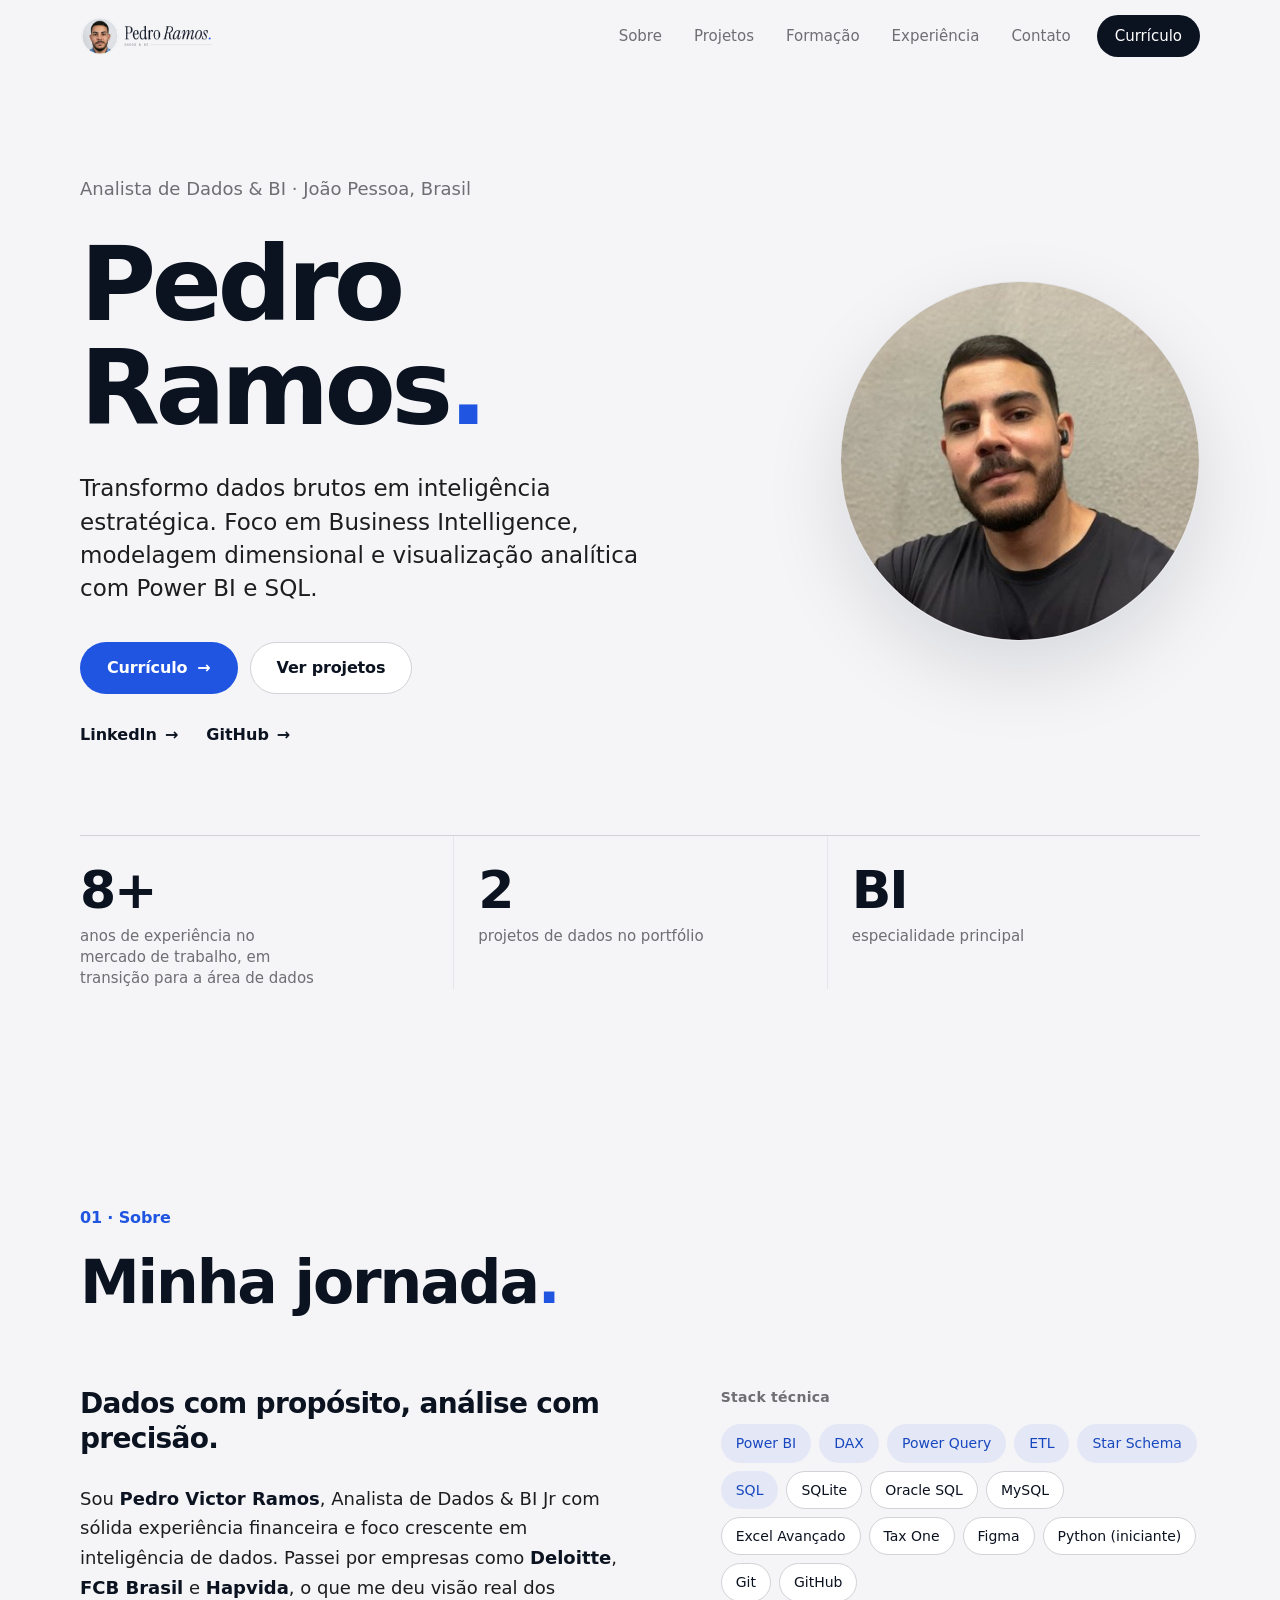
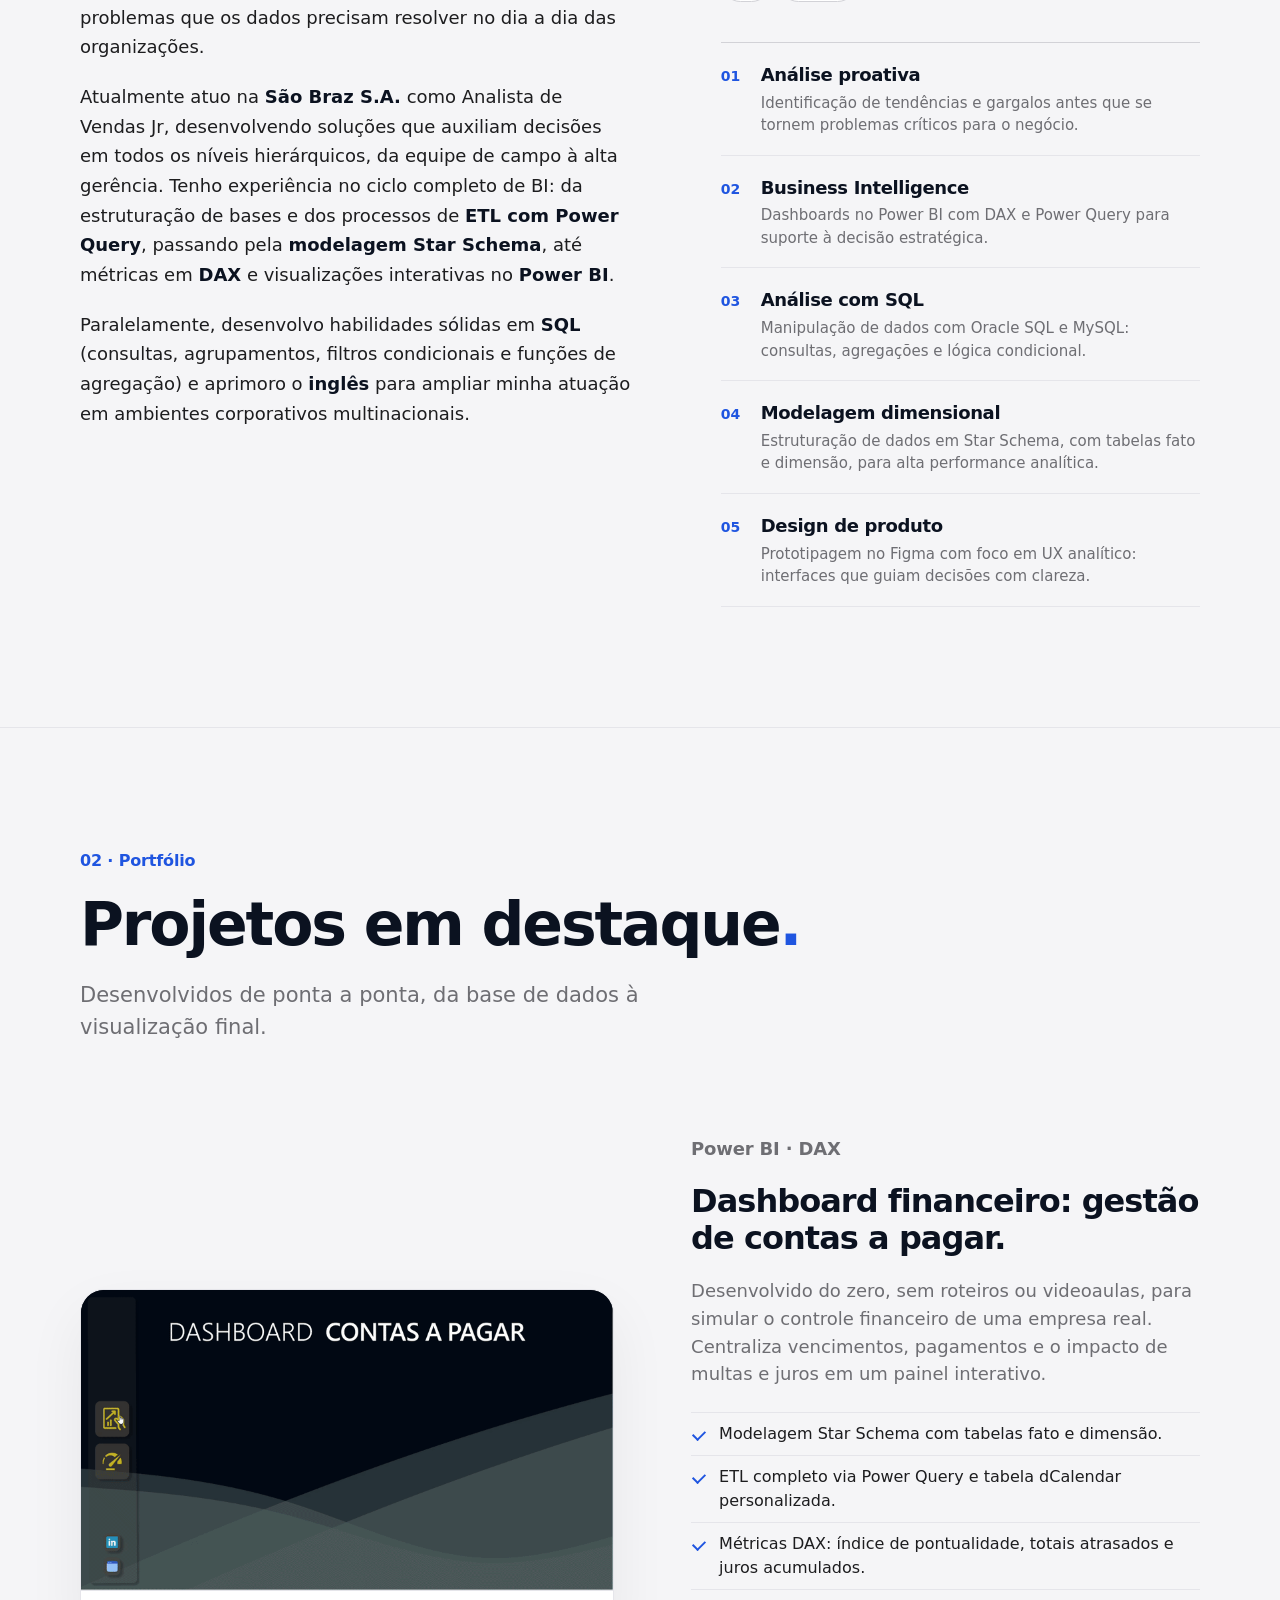
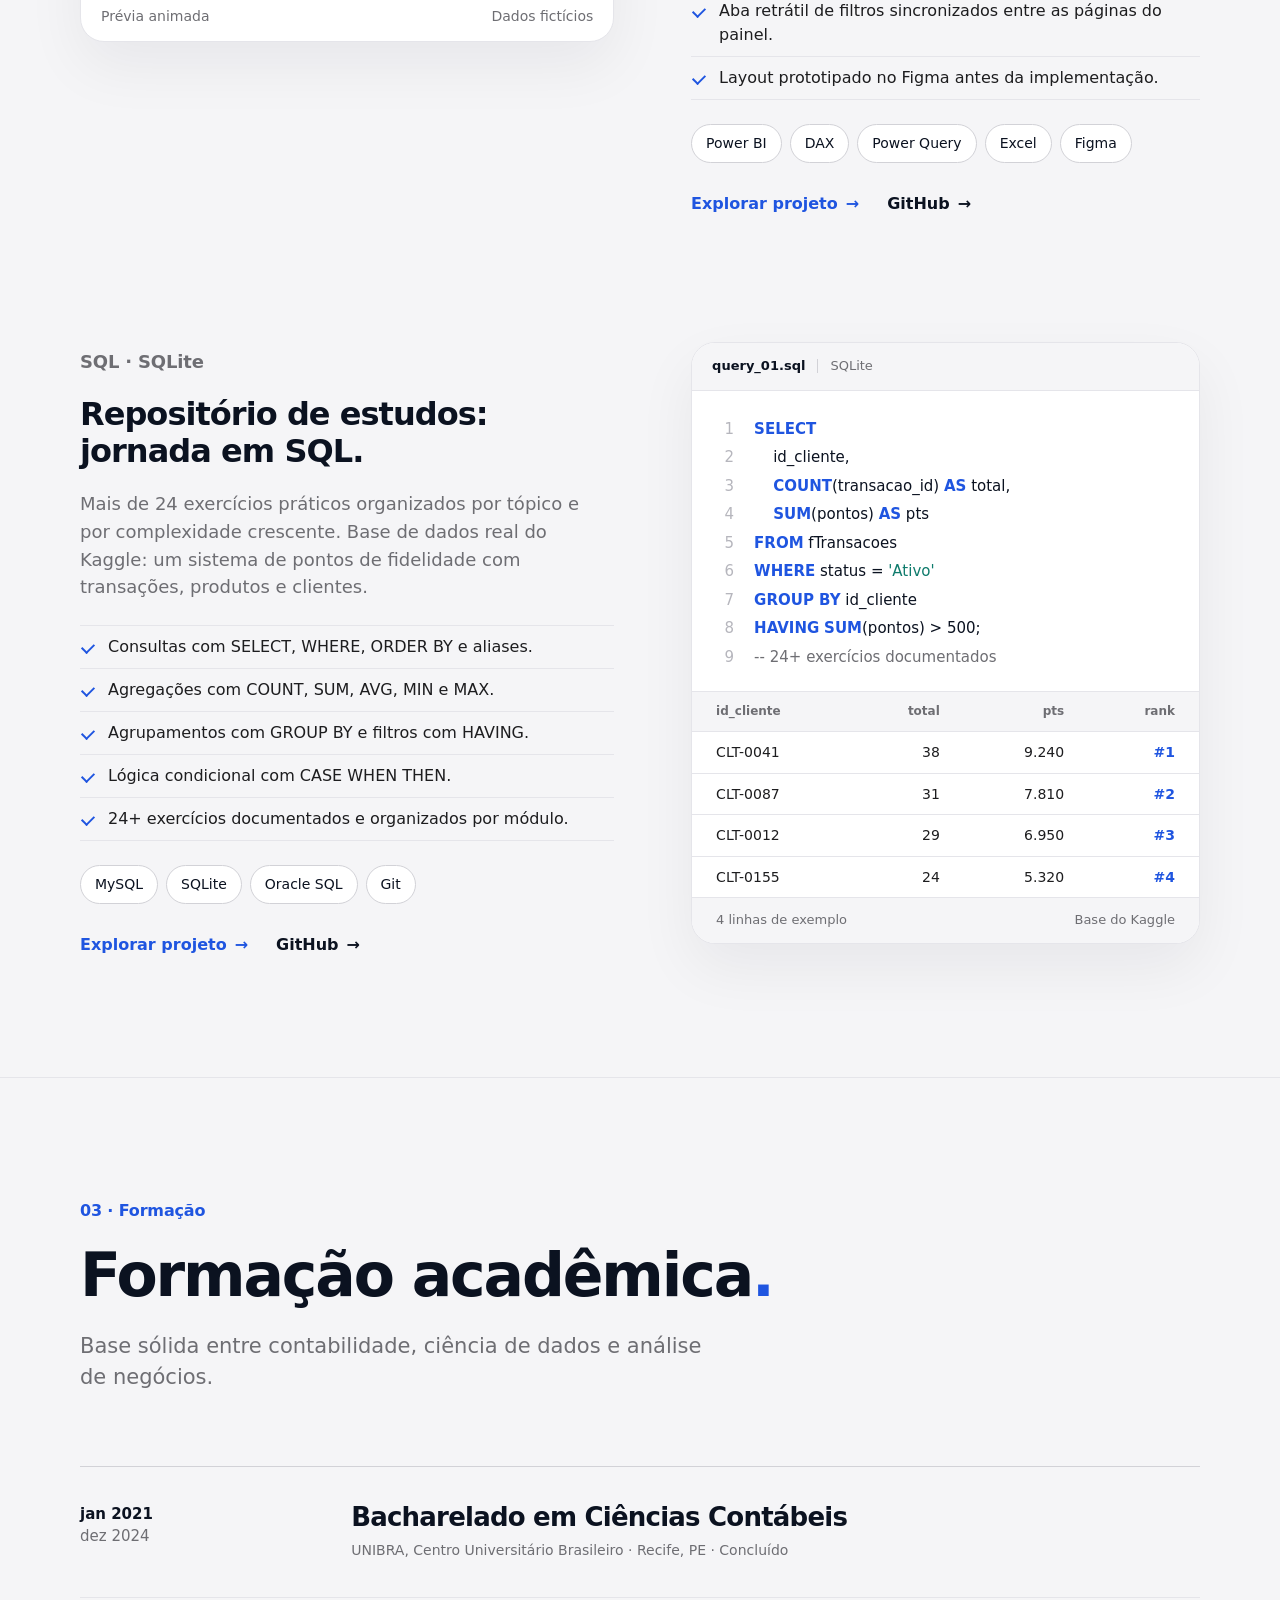
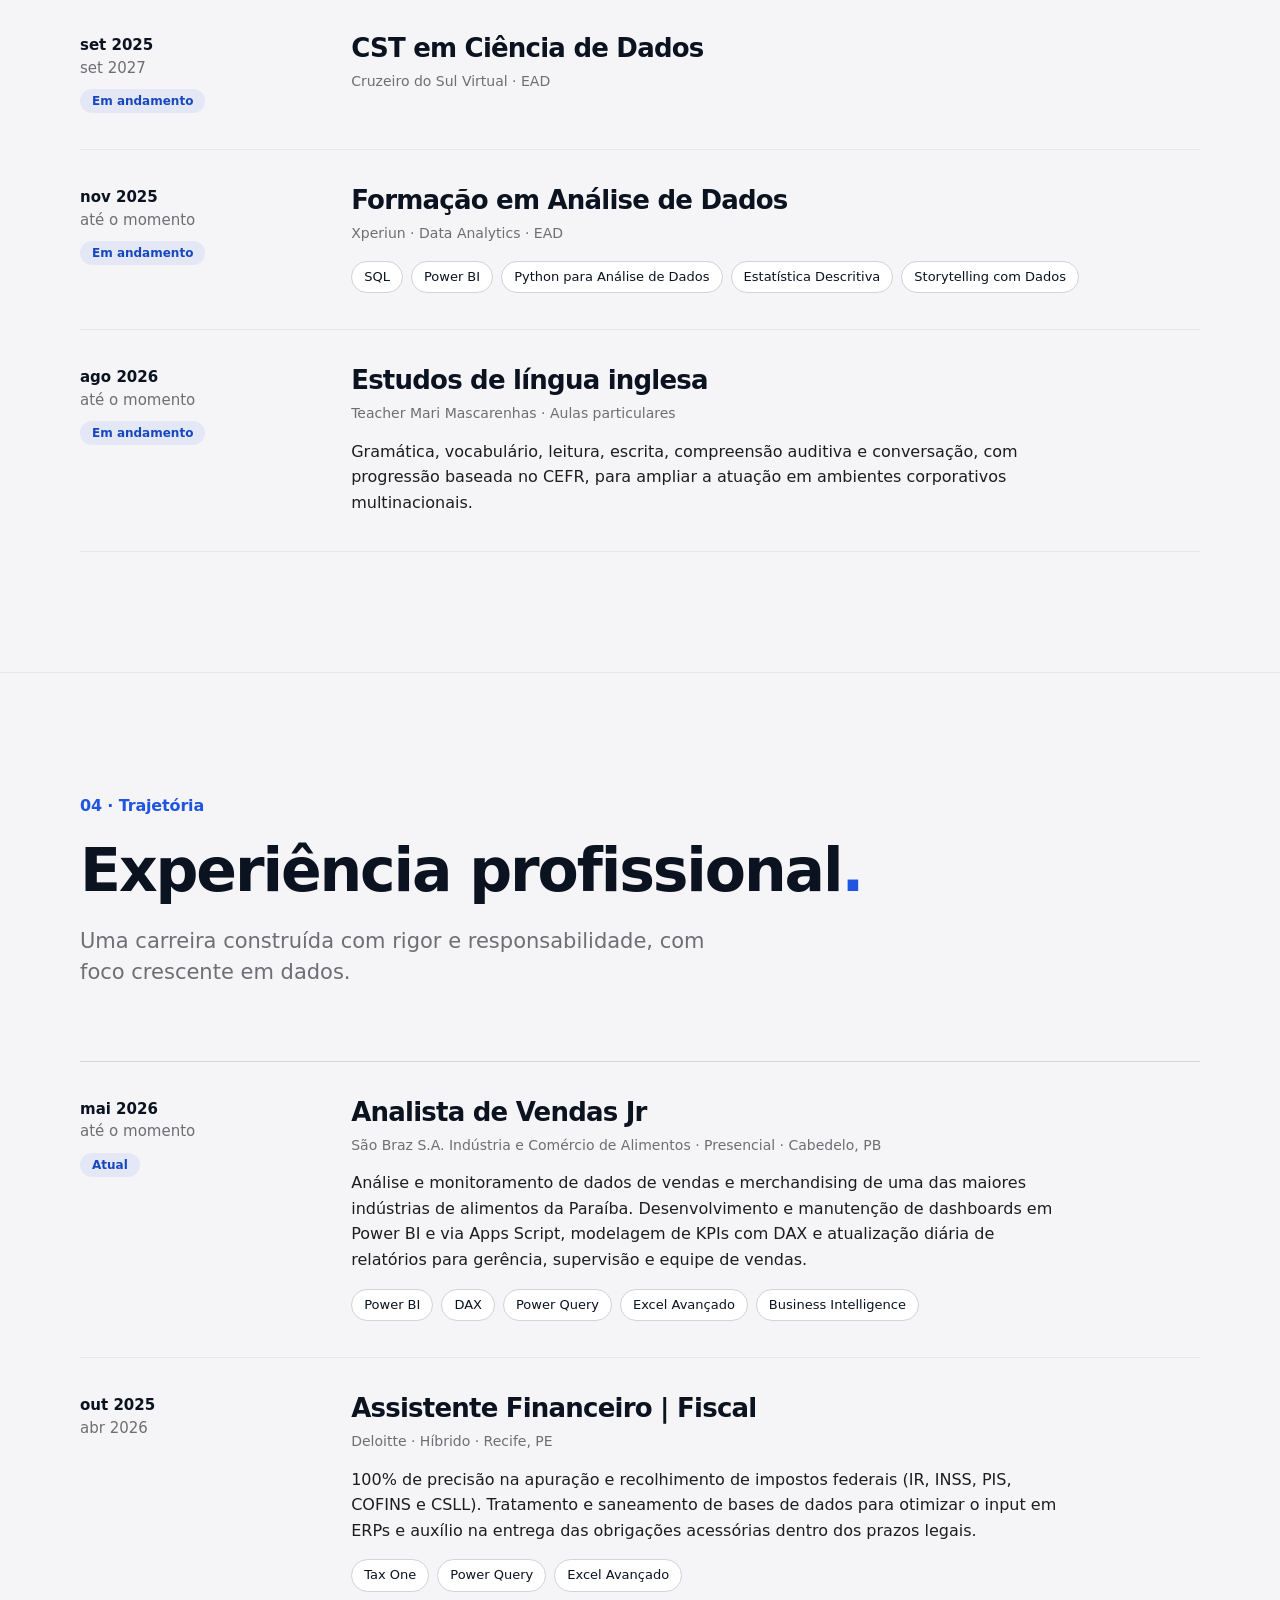
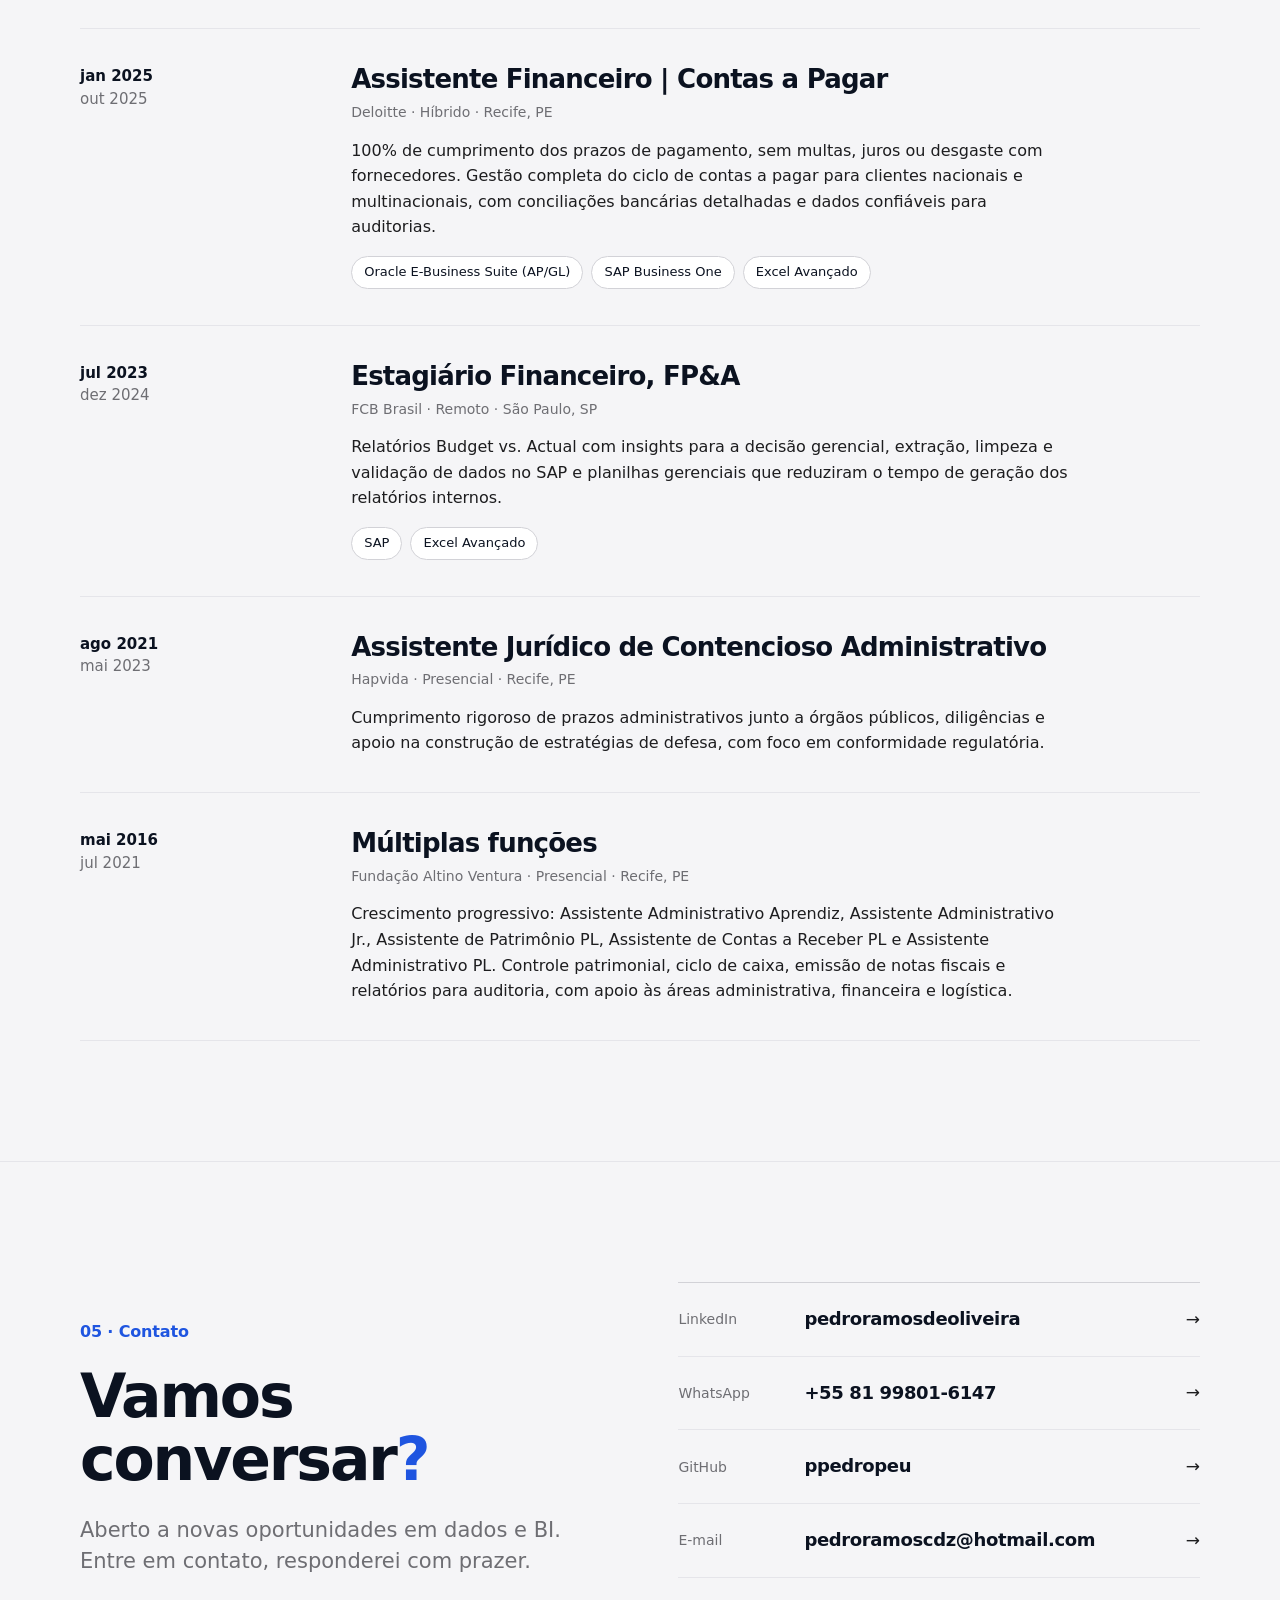
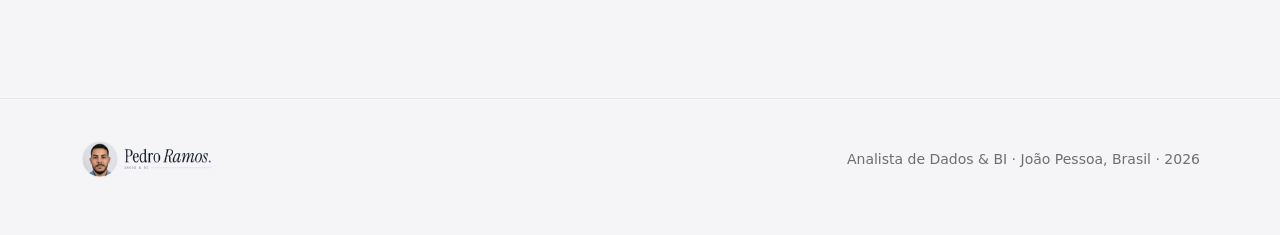
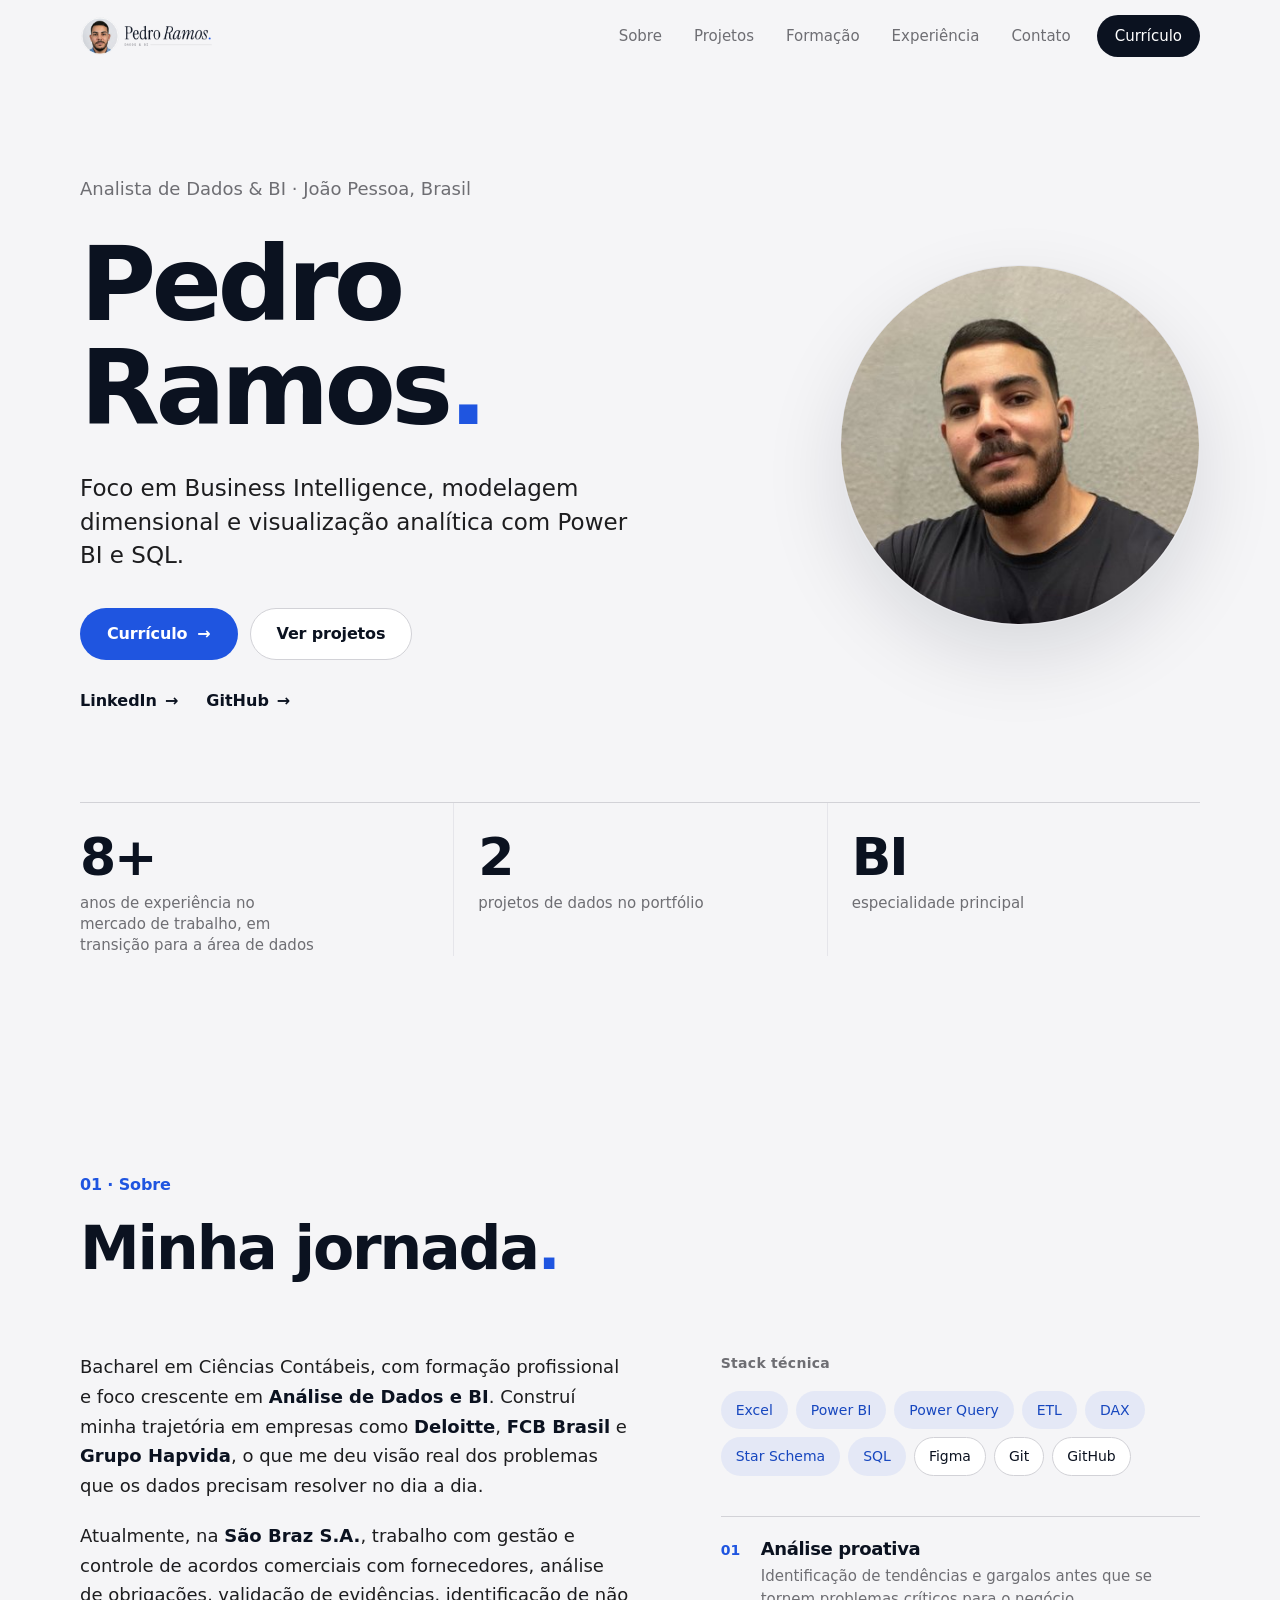
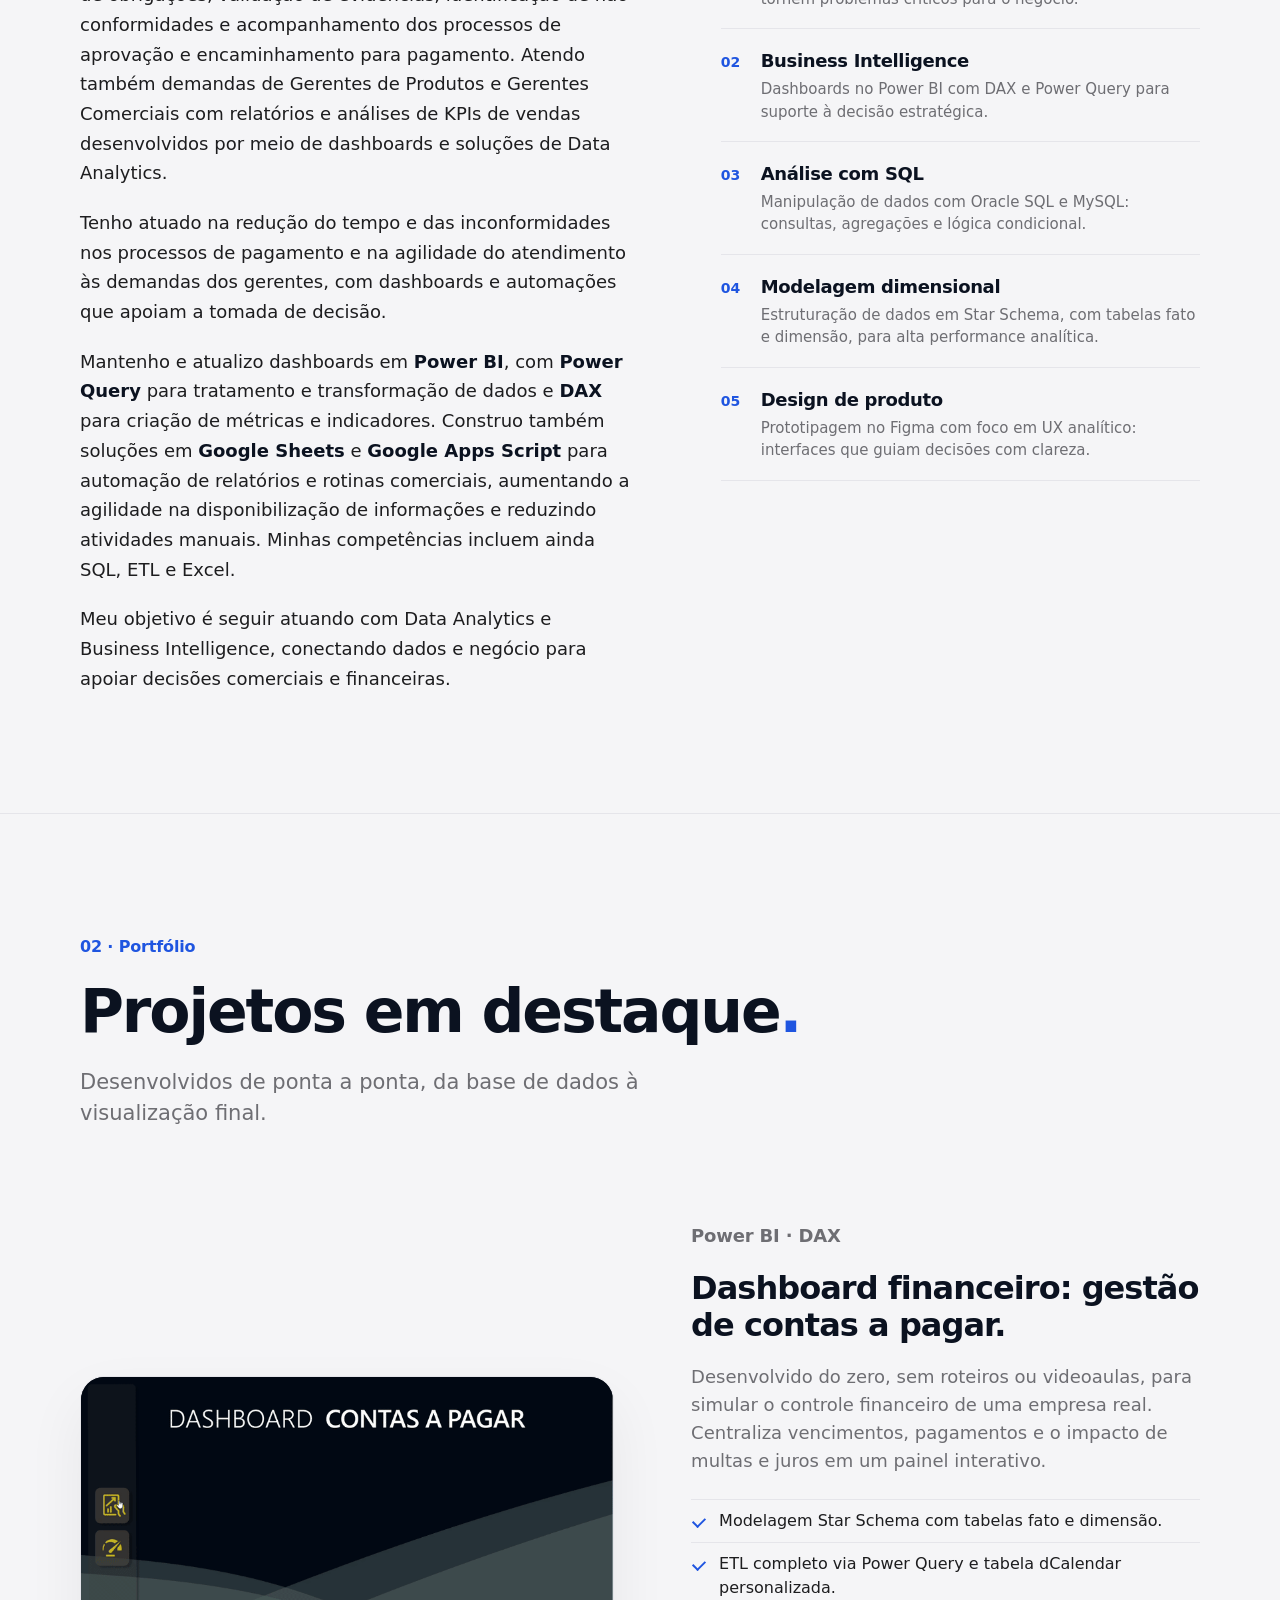
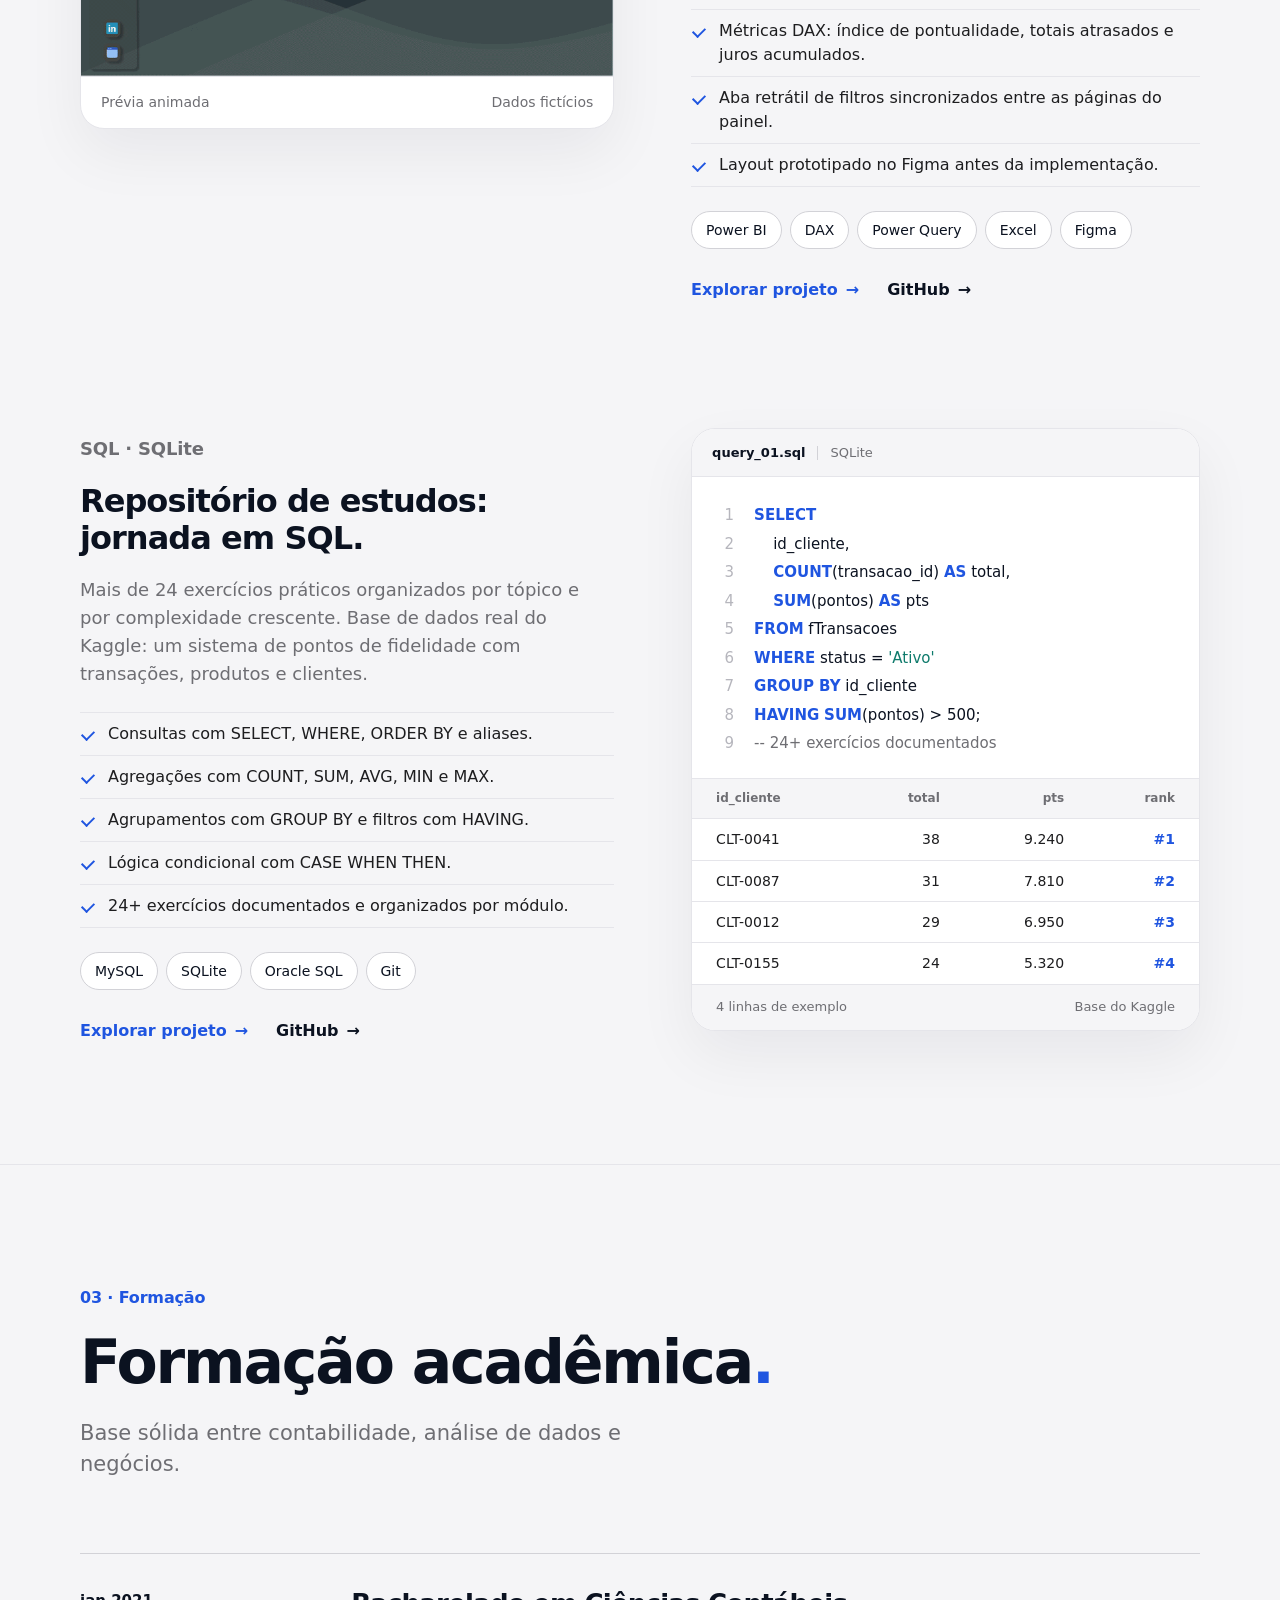
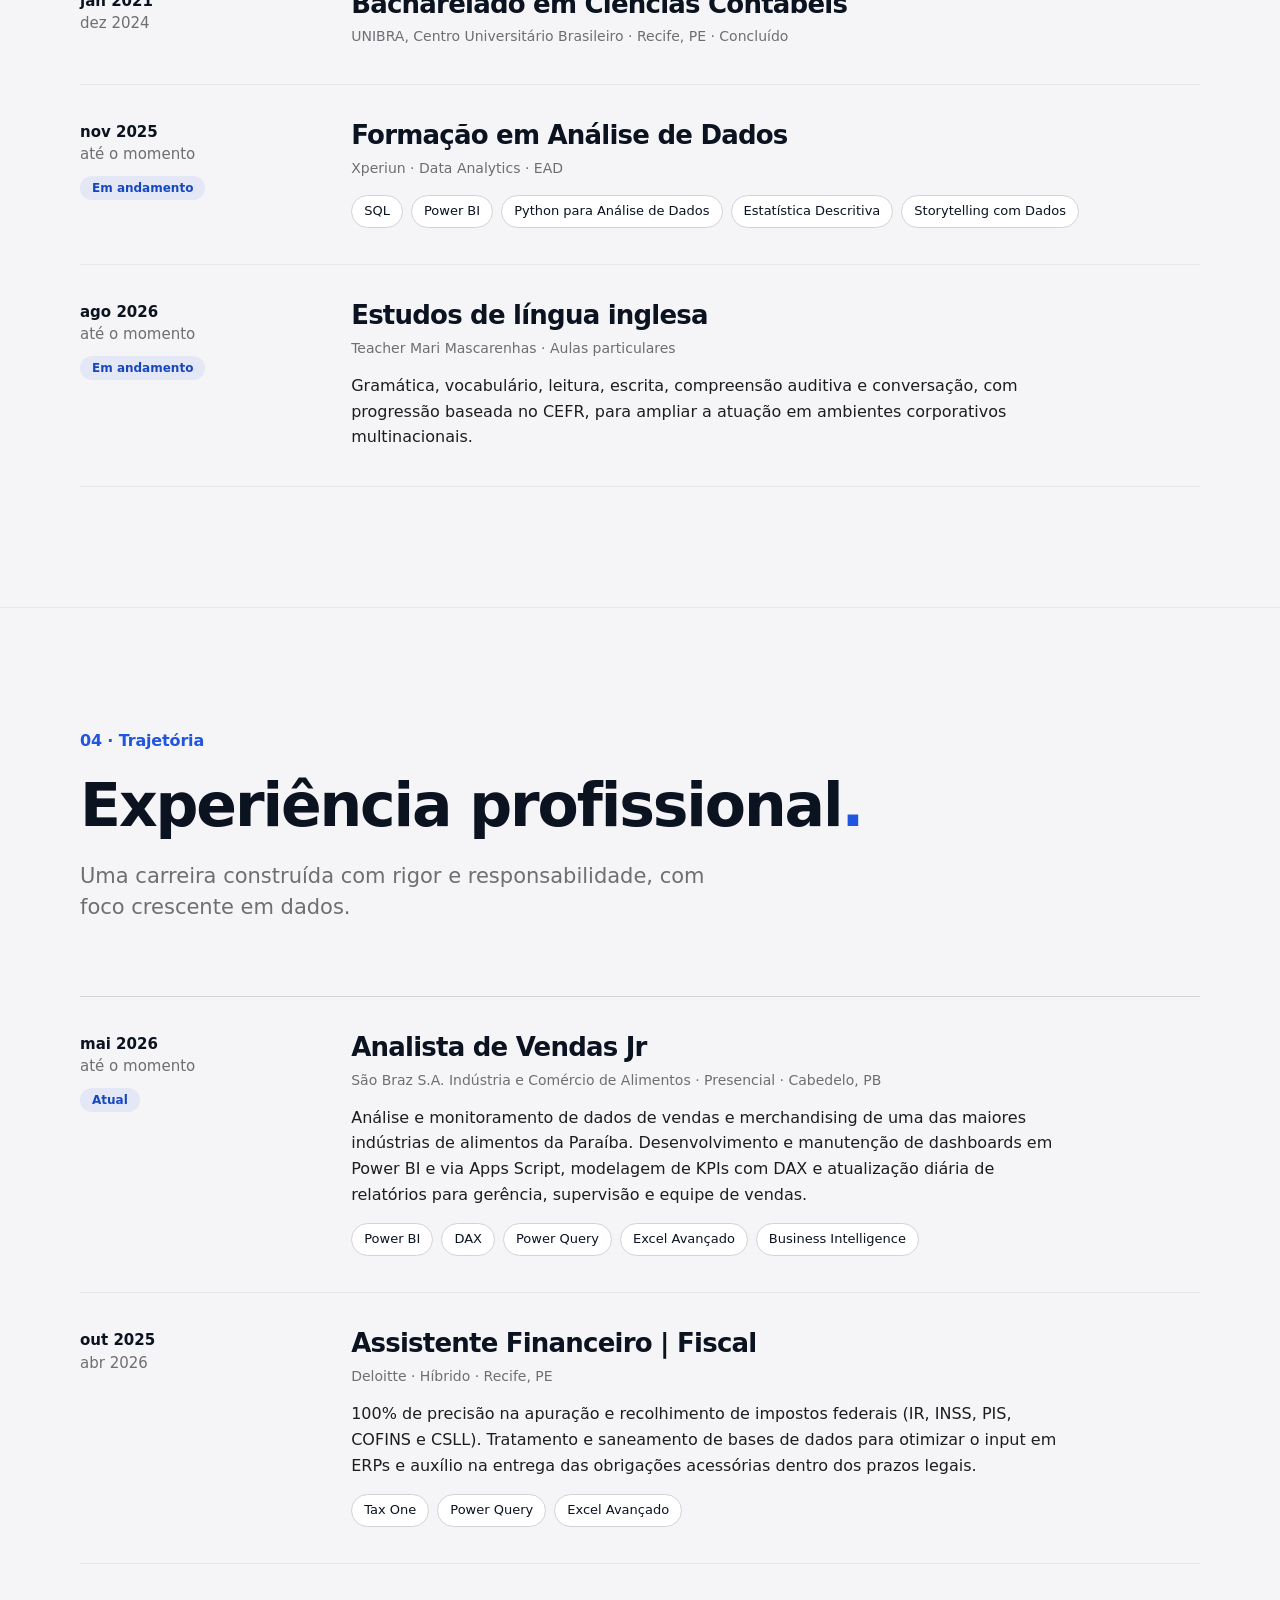
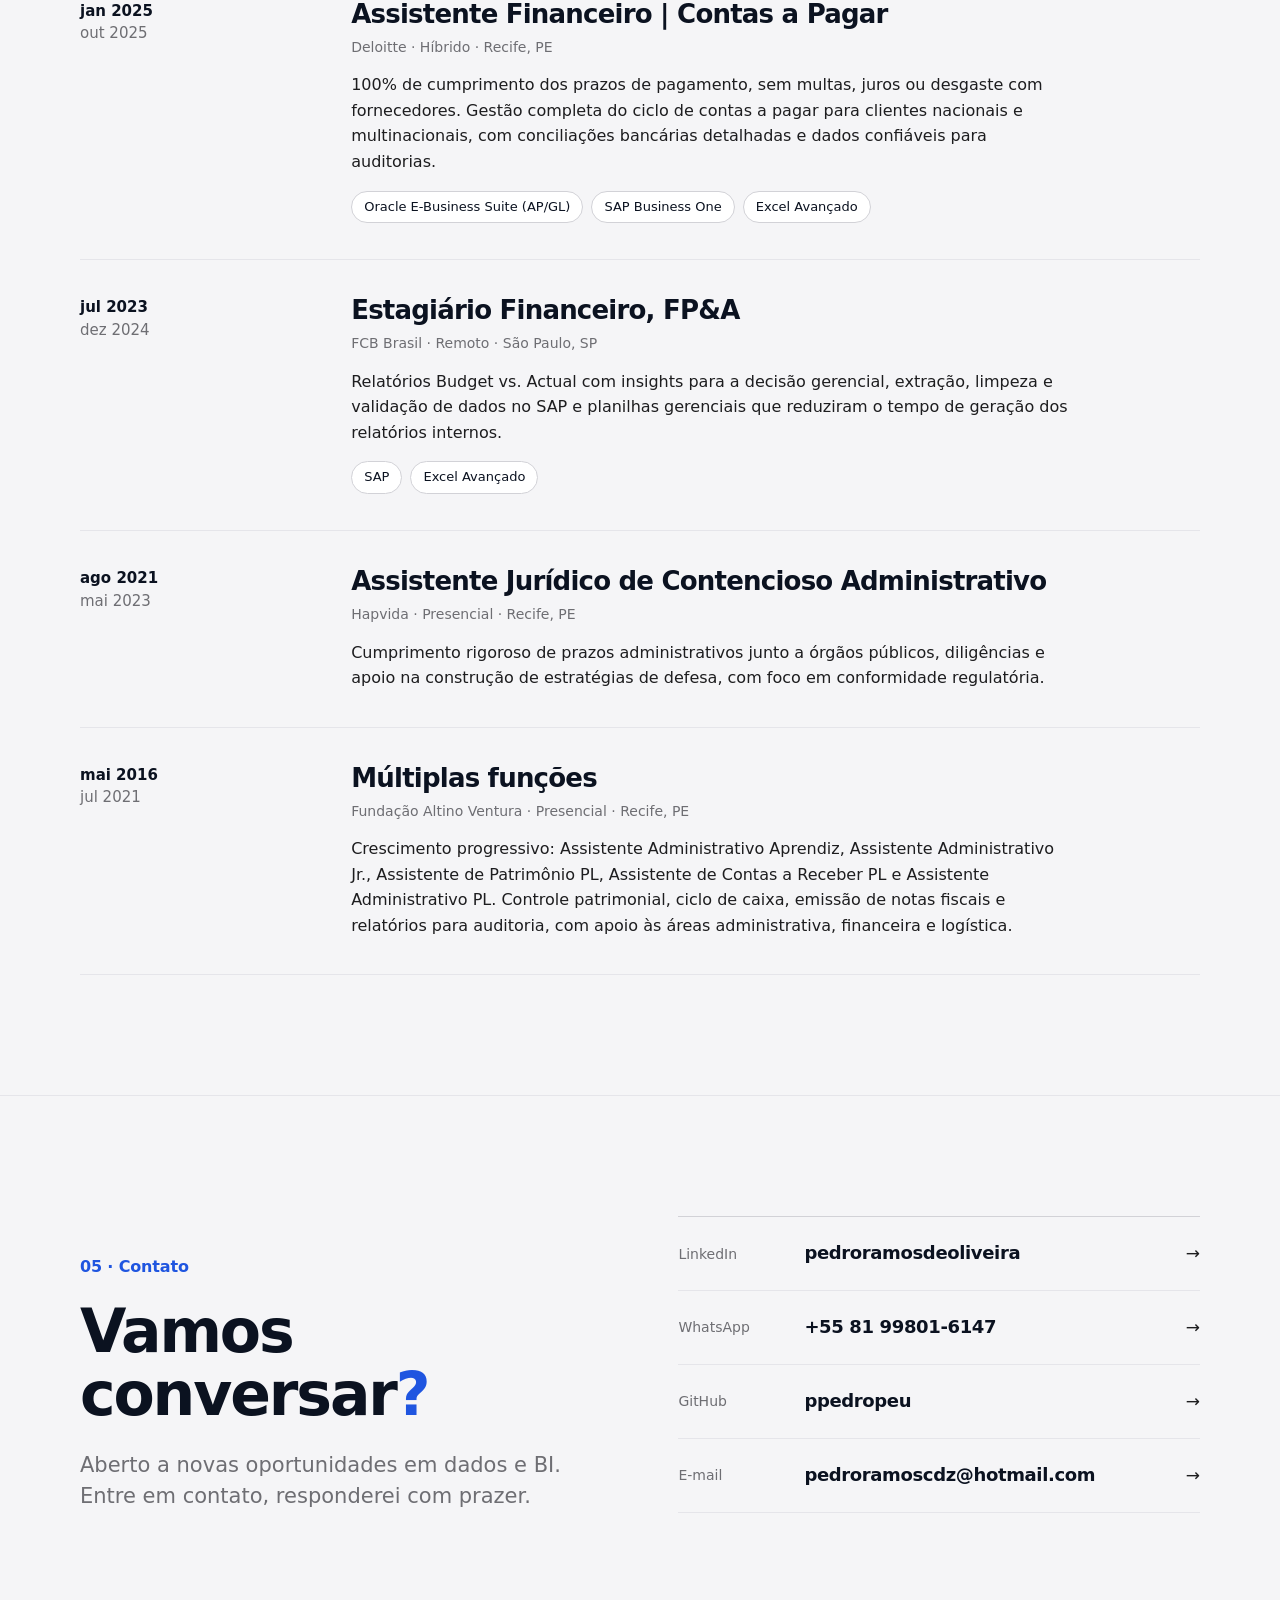
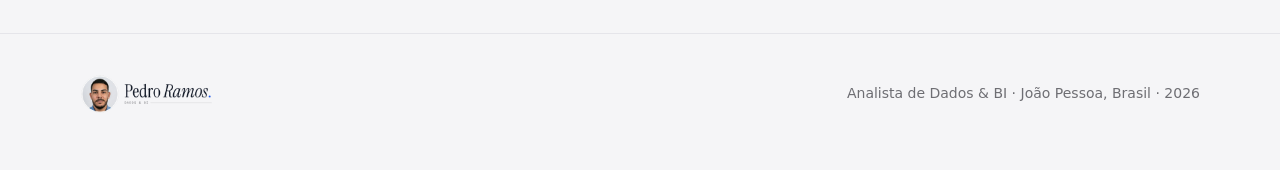
